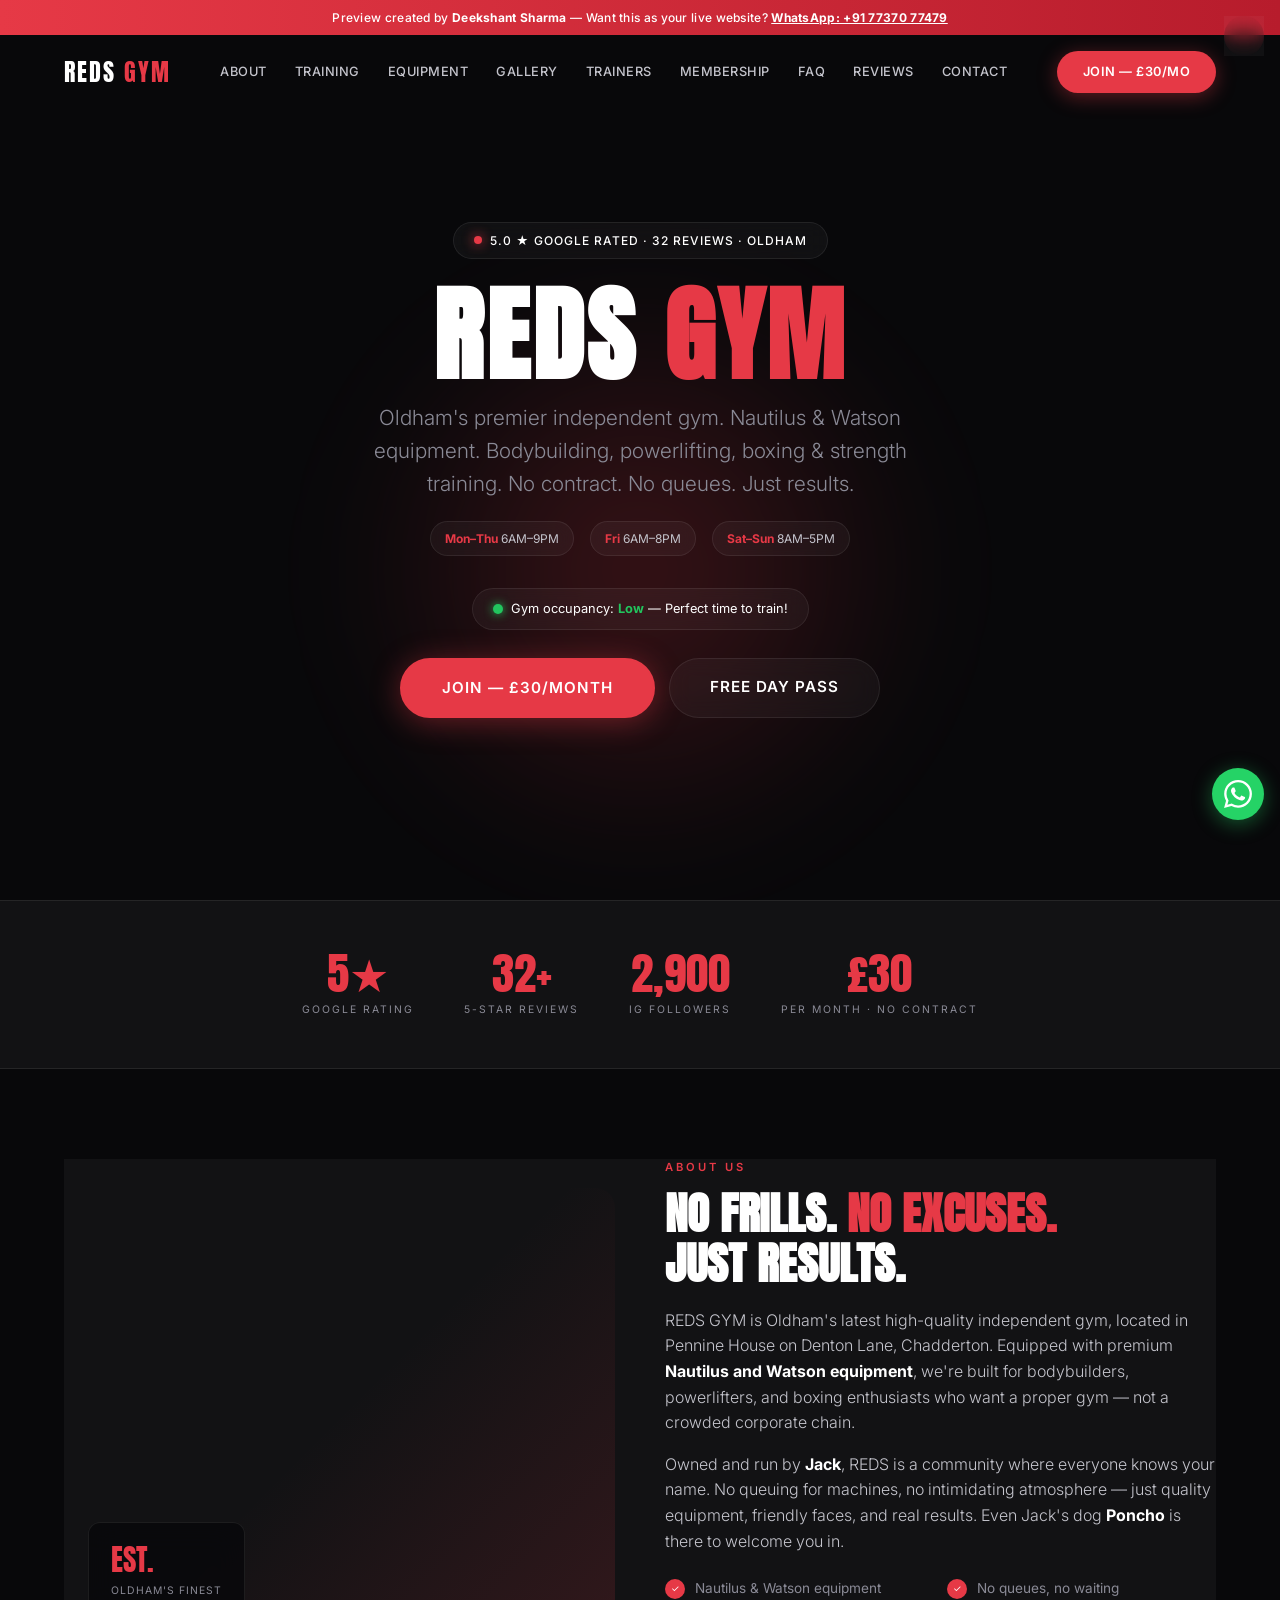
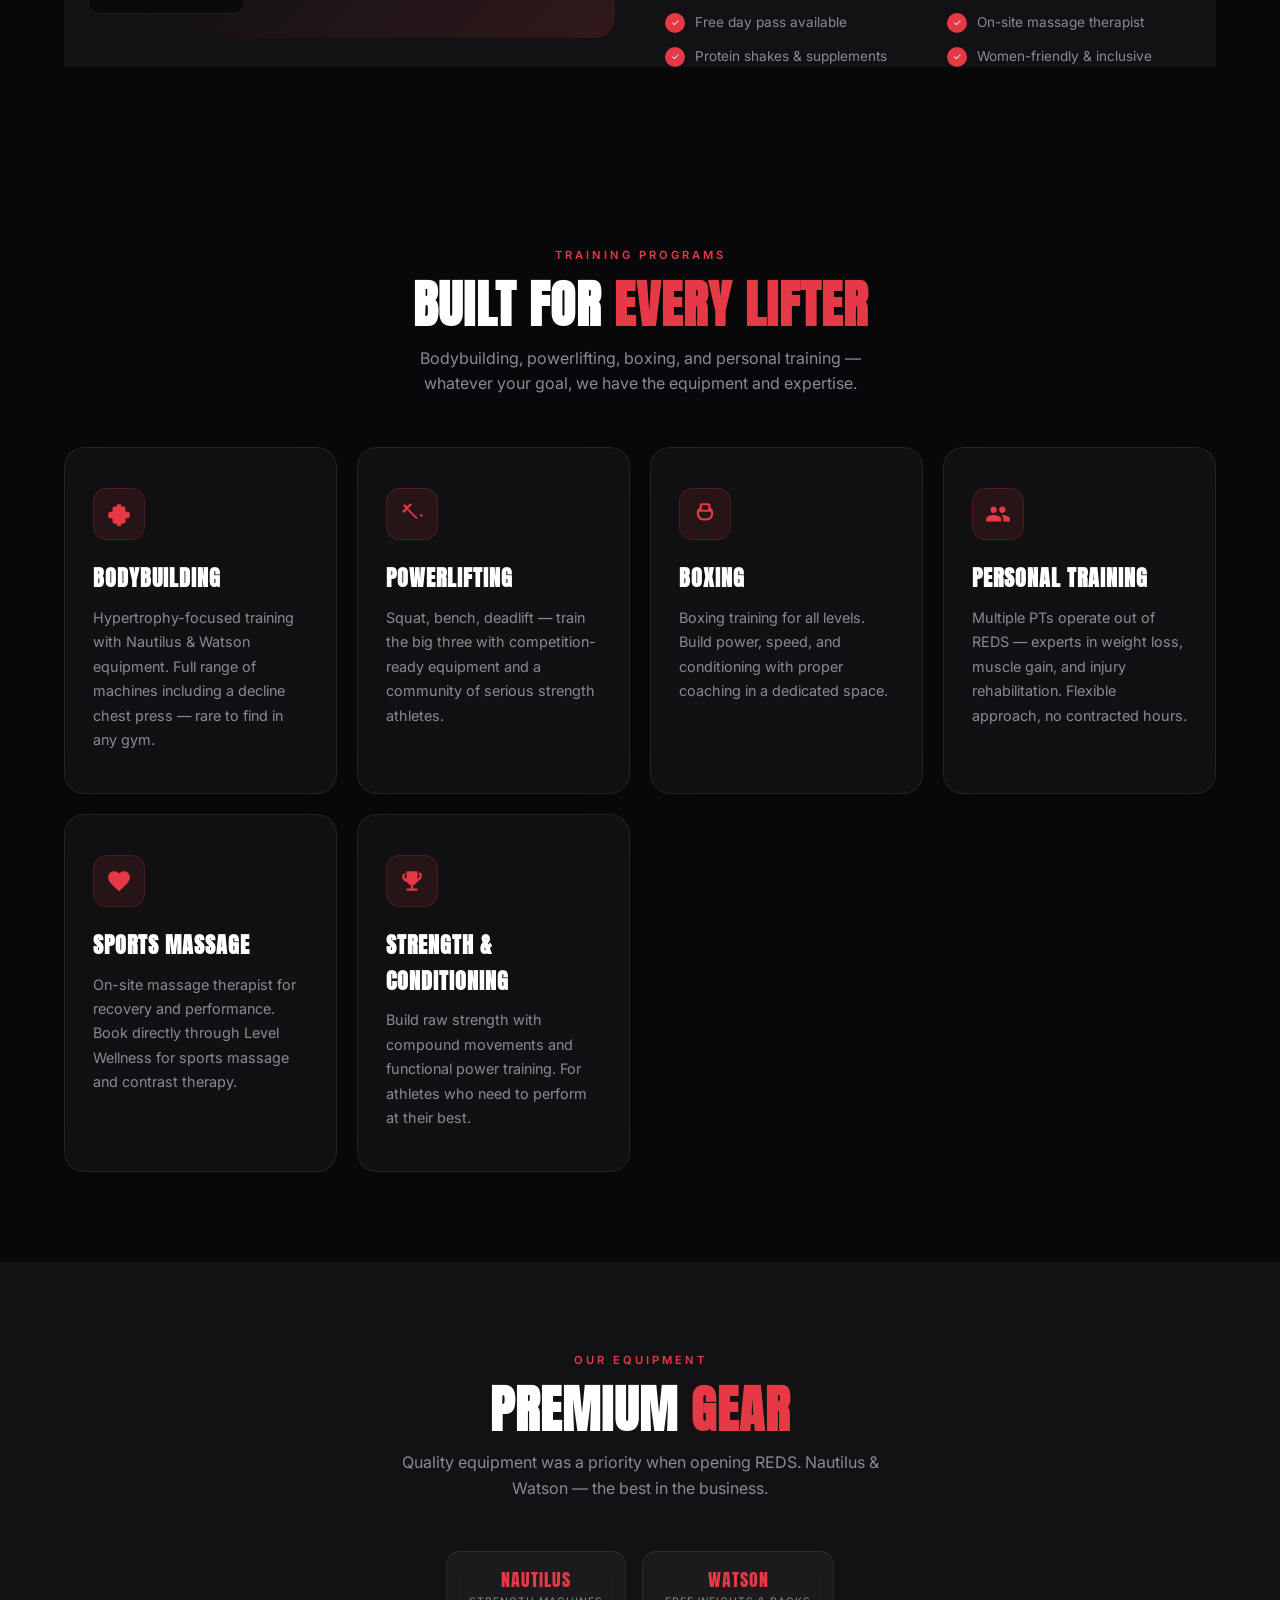
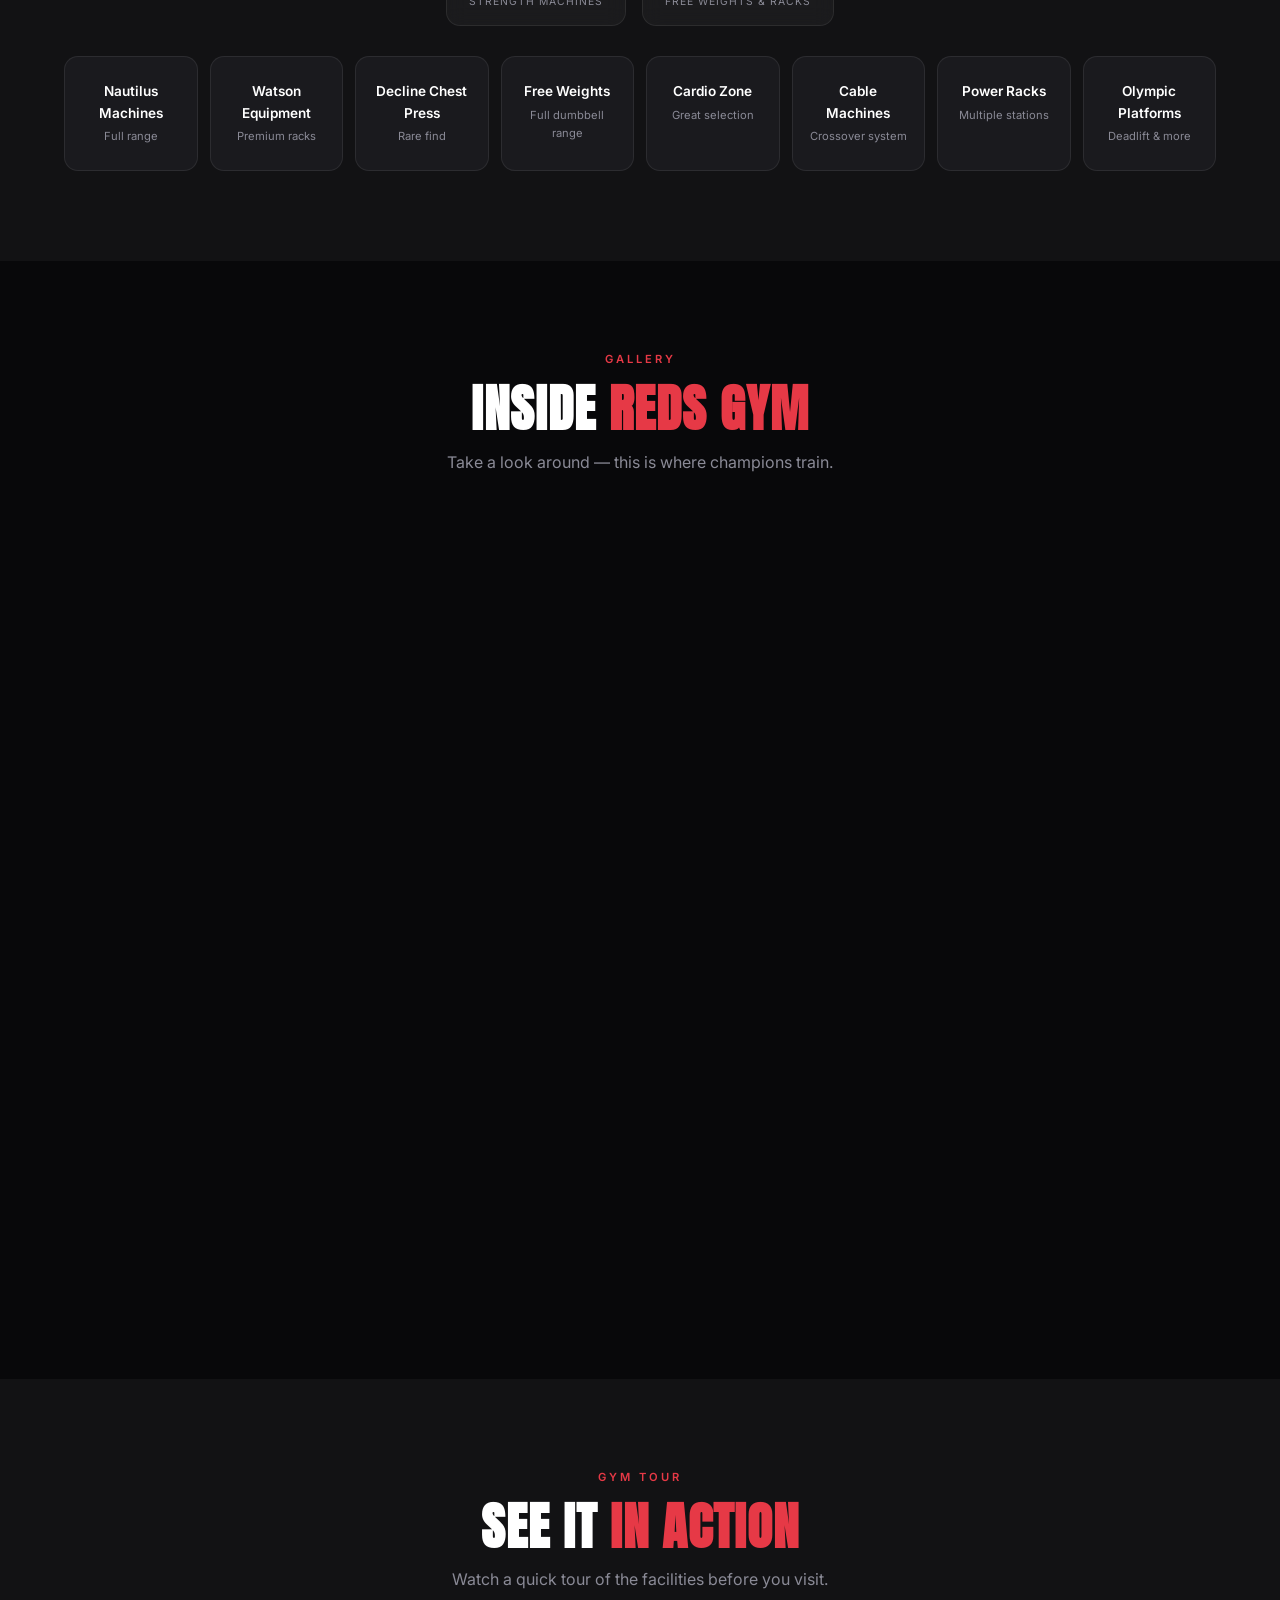
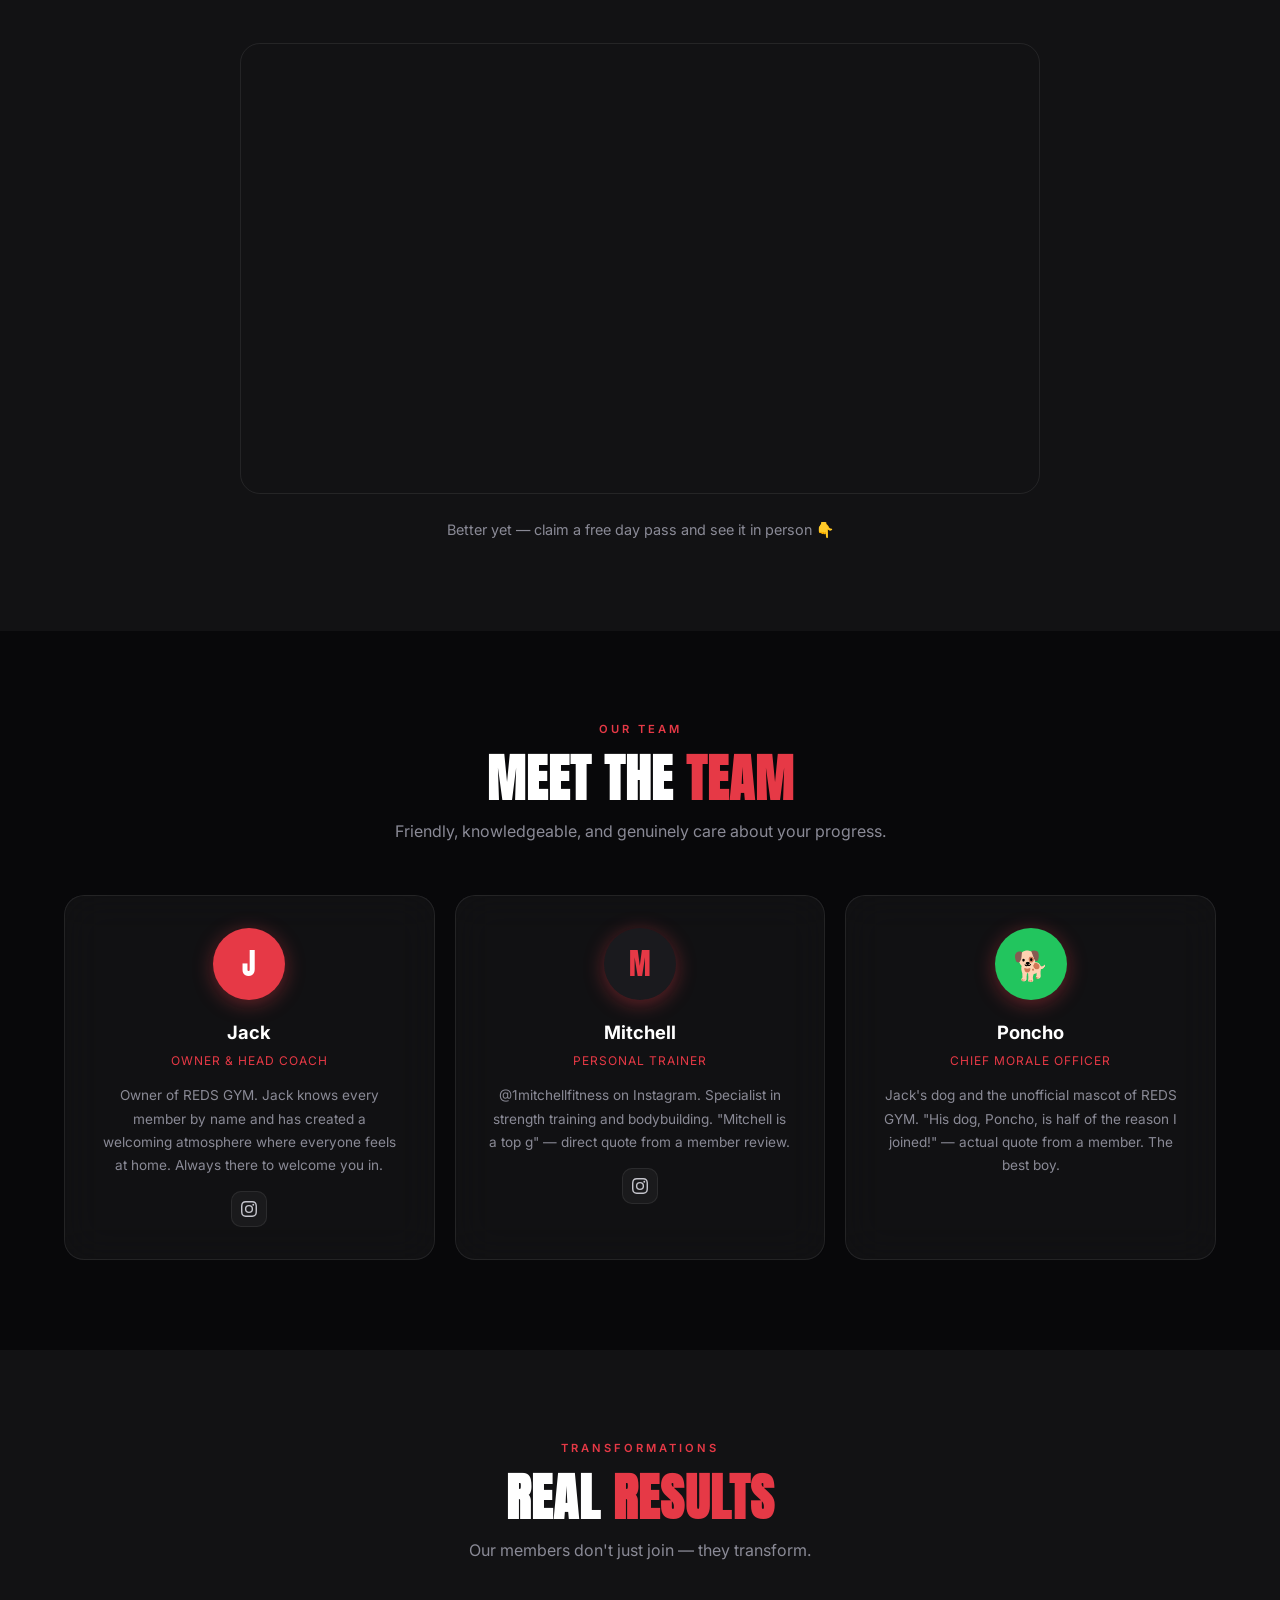
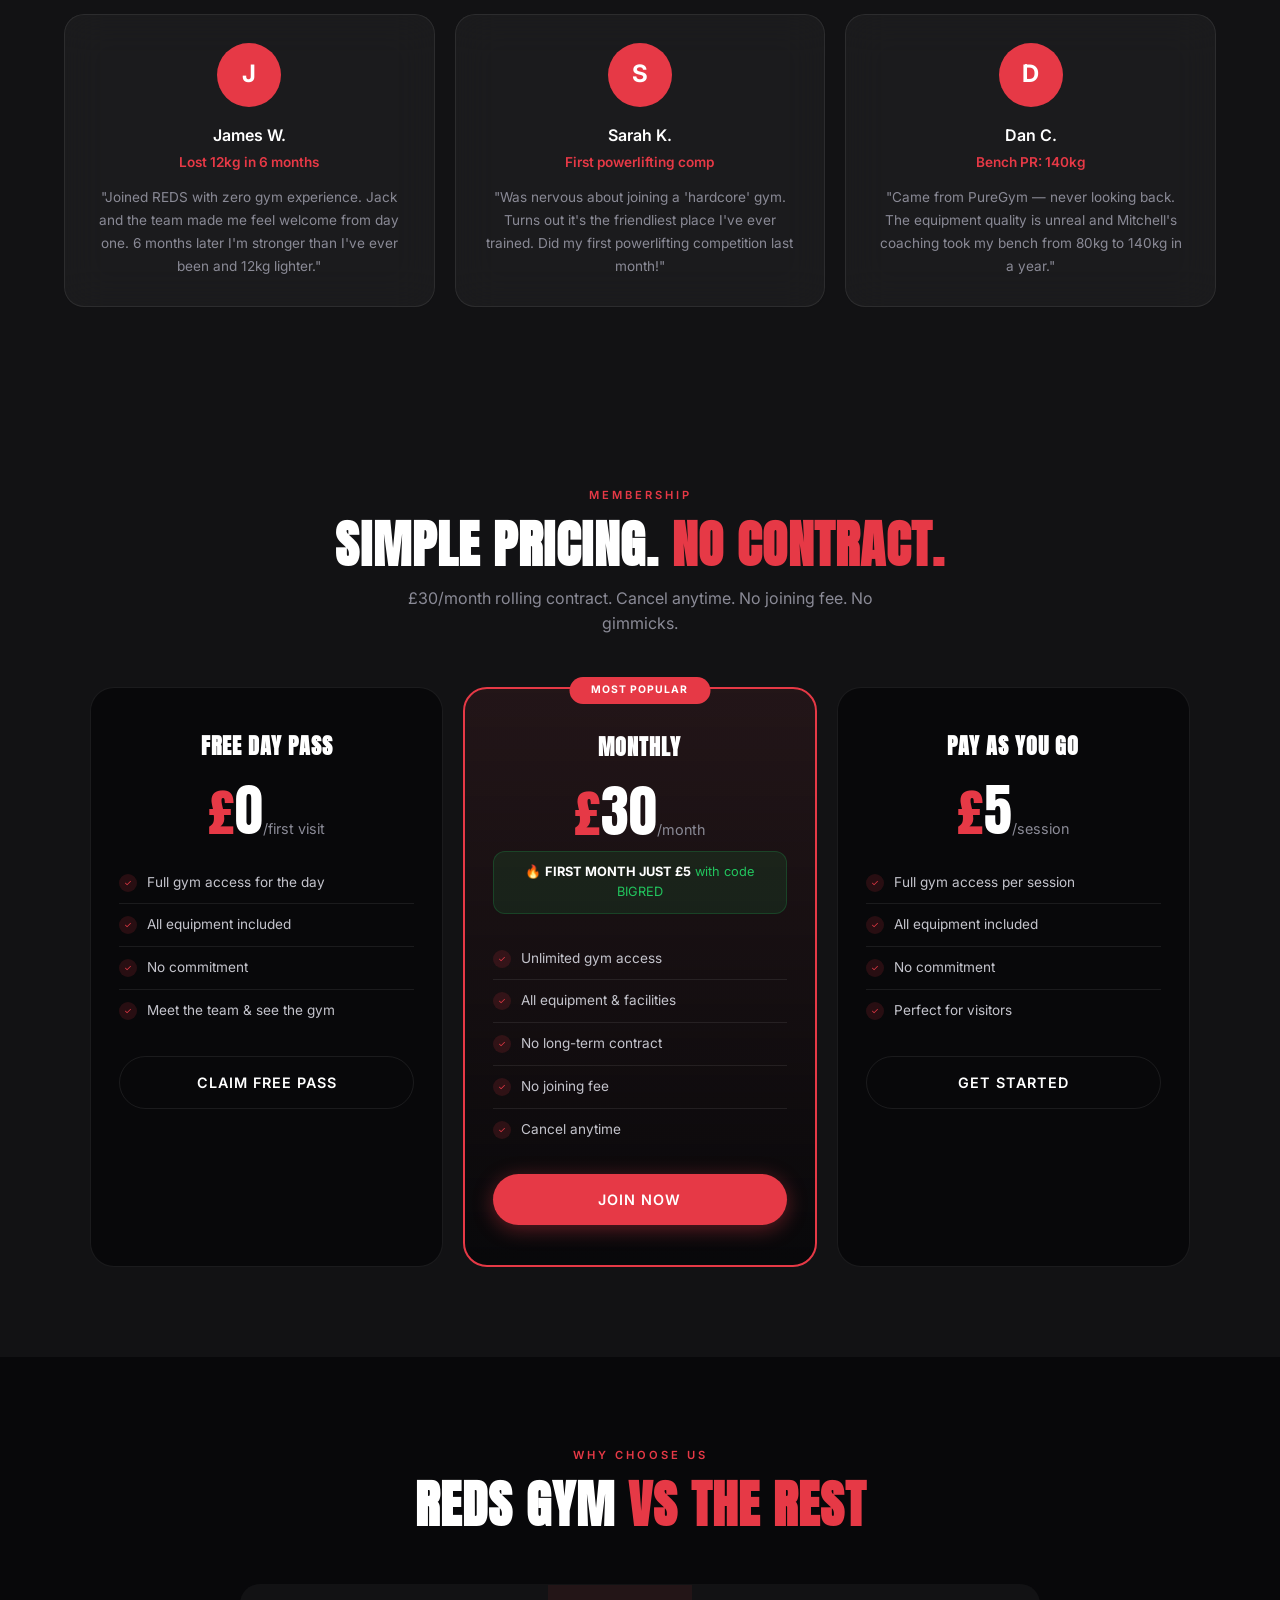
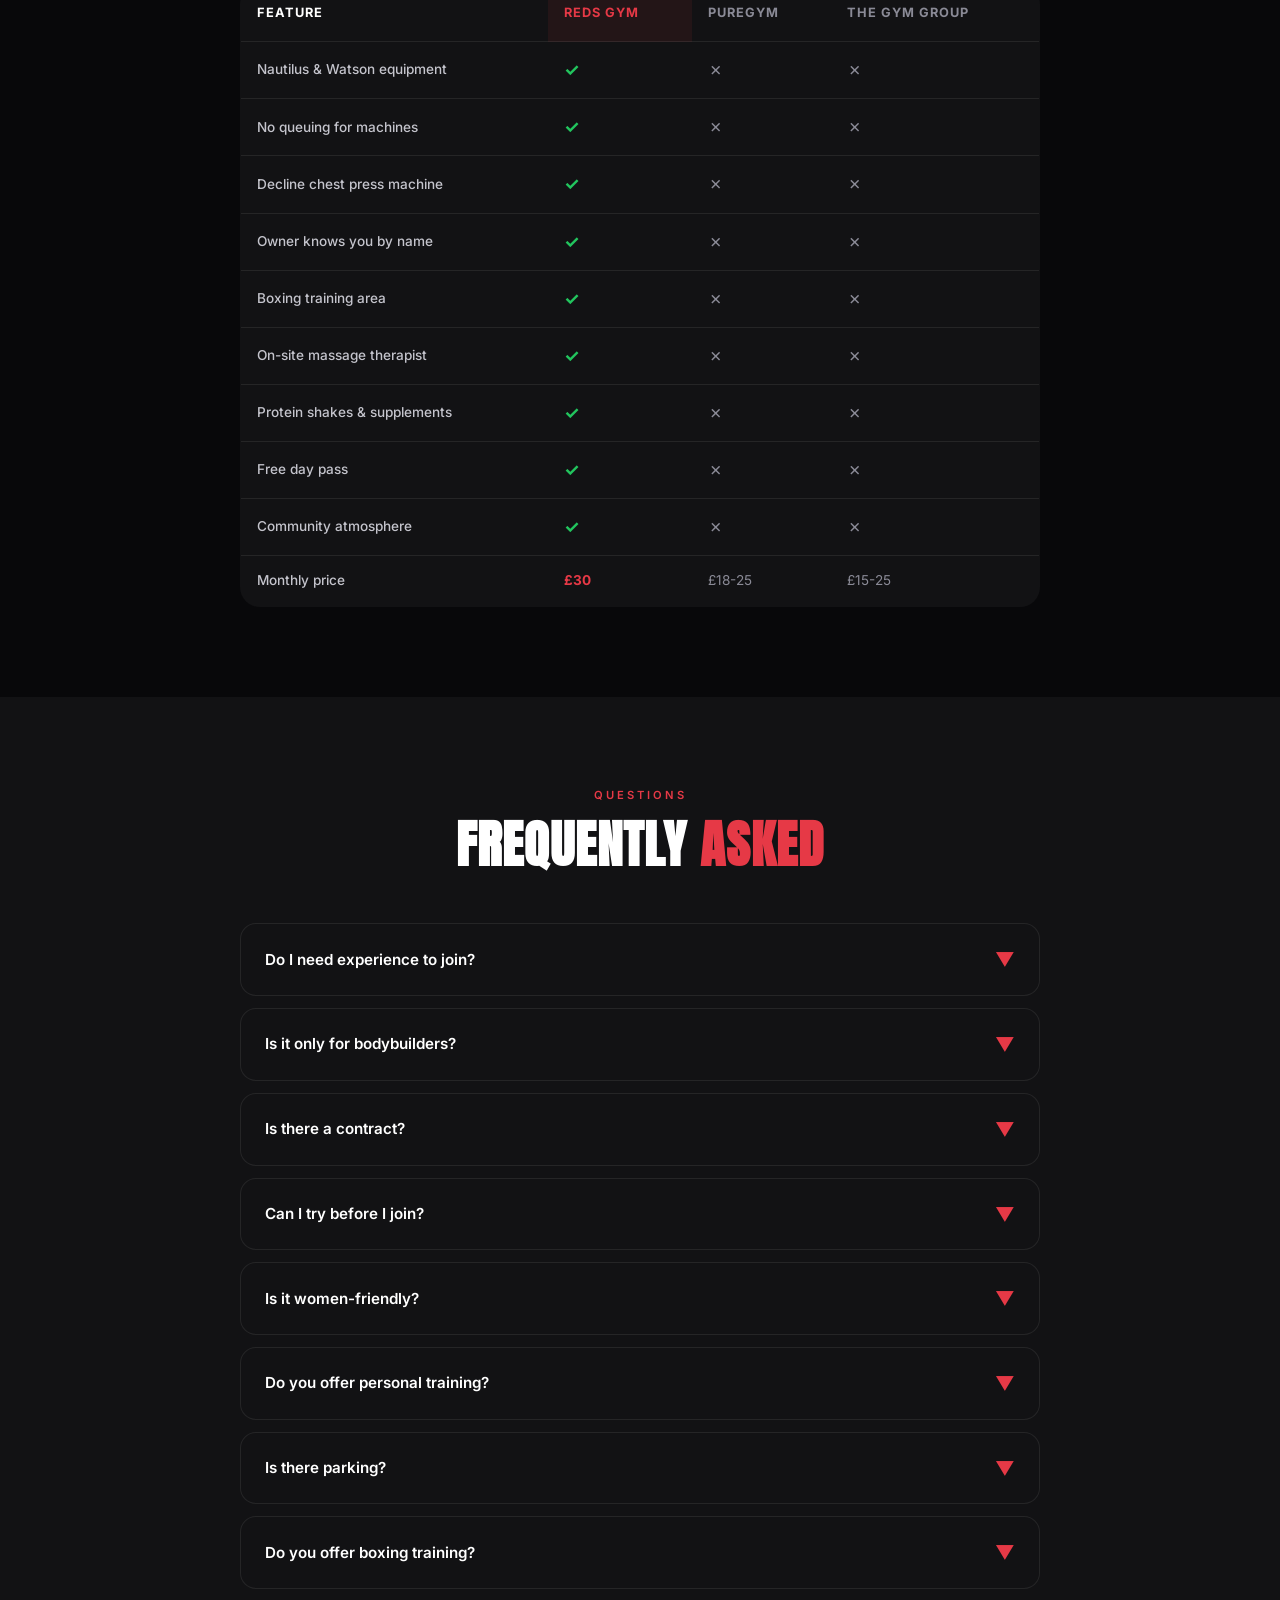
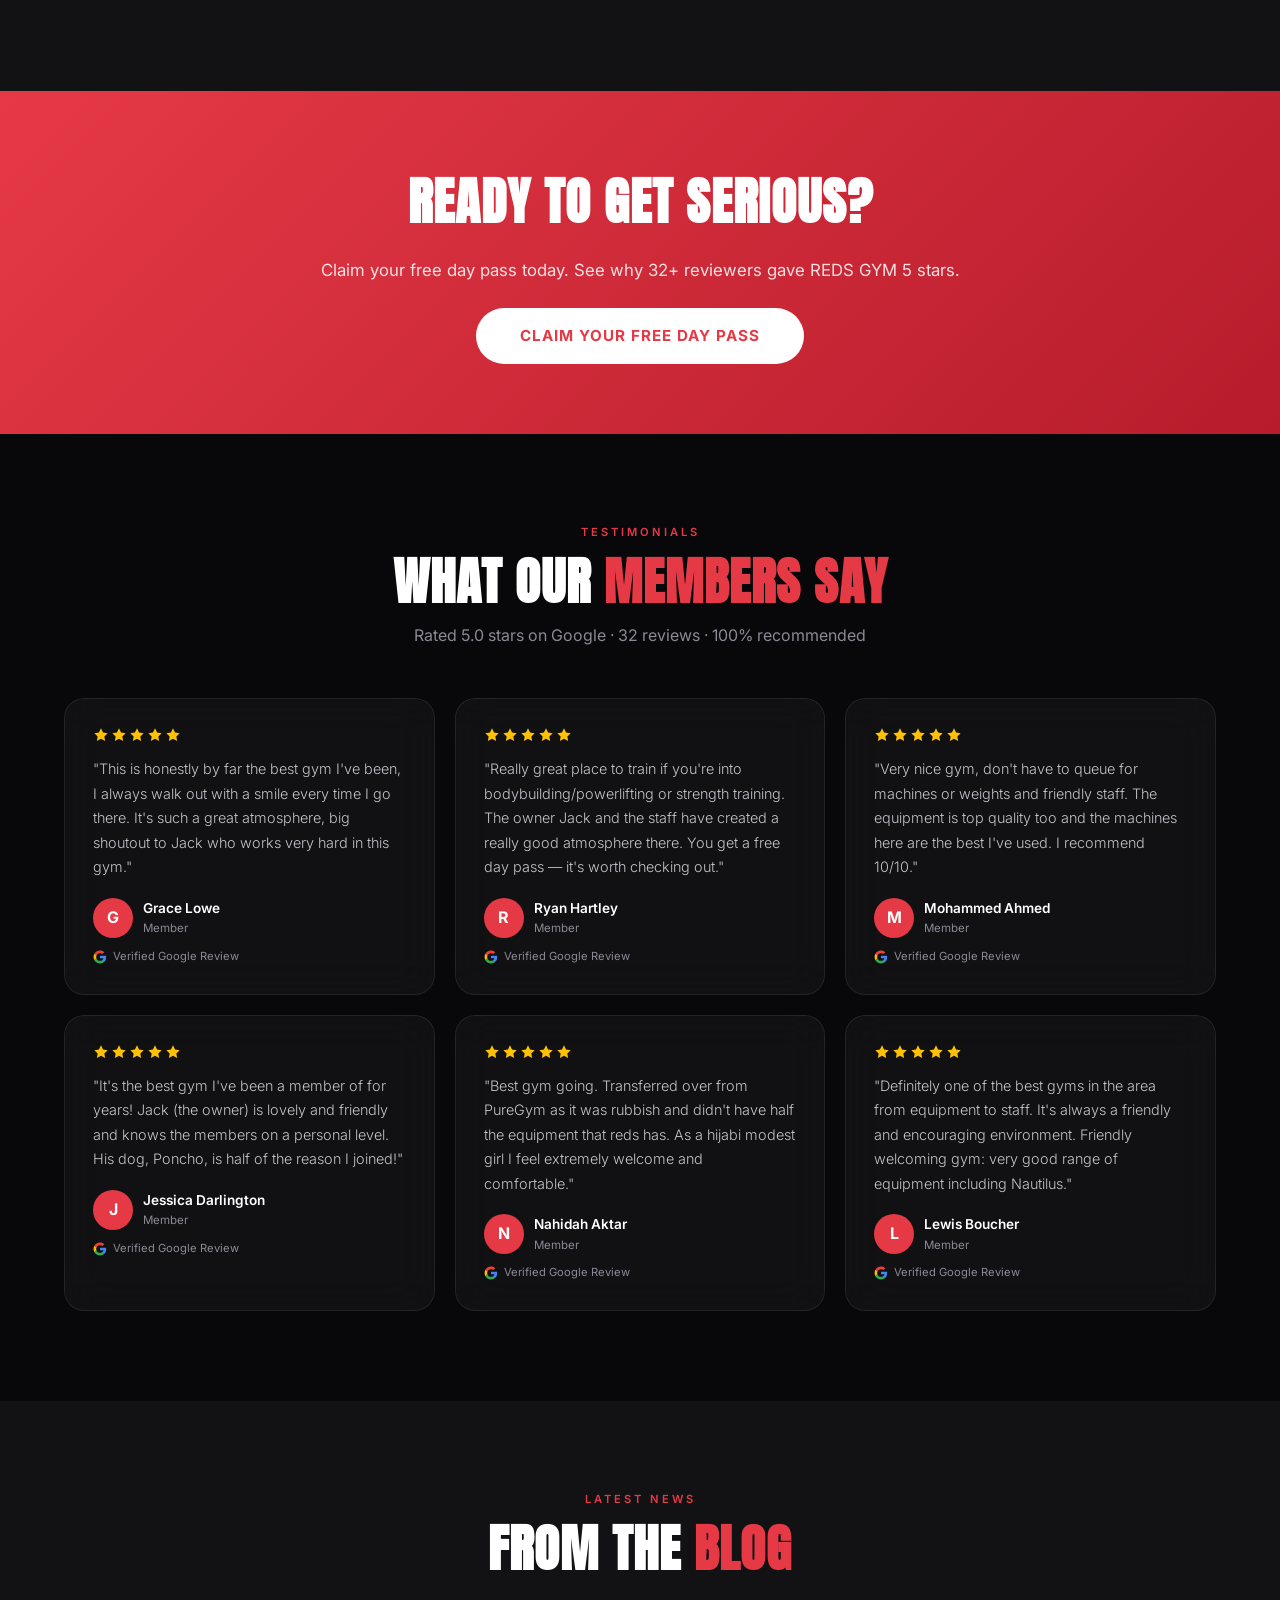
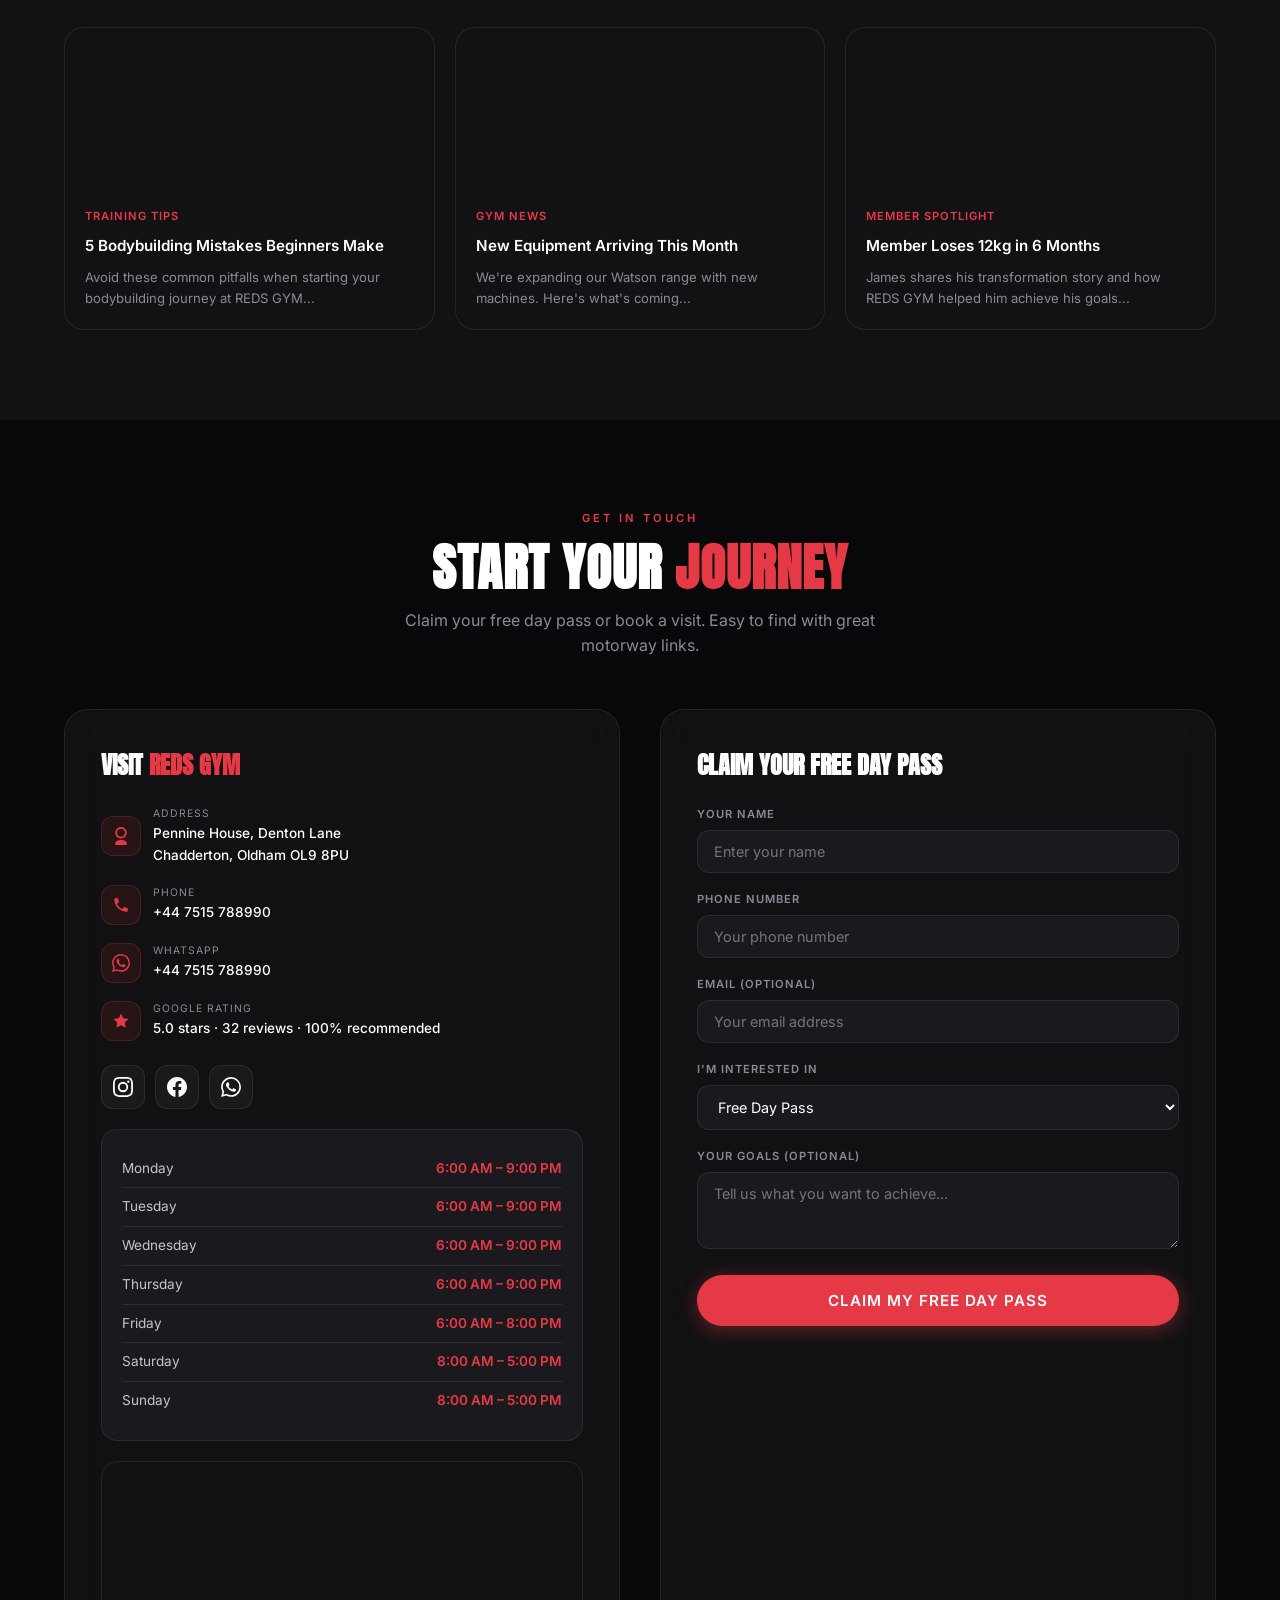
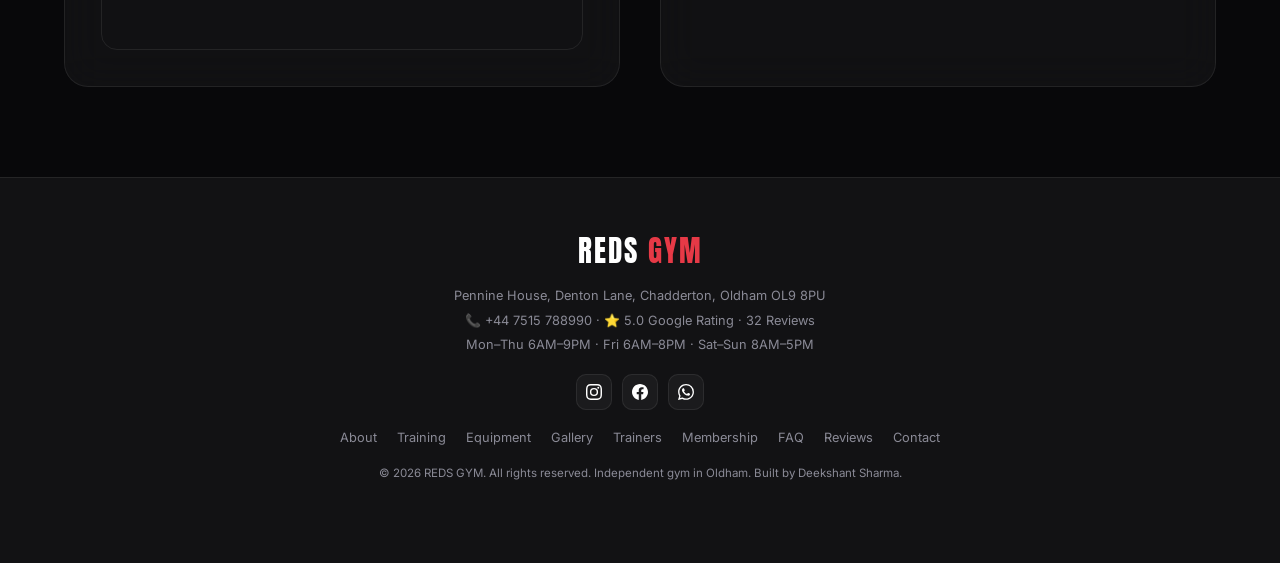
==== index.html @ 29e97116 "Add root index.html for GitHub Pages" ====
<!DOCTYPE html>
<html lang="en">
<head>
    <meta charset="UTF-8">
    <meta name="viewport" content="width=device-width, initial-scale=1.0, maximum-scale=5.0">
    <title>REDS GYM — Oldham's #1 Independent Gym | Bodybuilding, Powerlifting & Boxing</title>
    <meta name="description" content="REDS GYM in Chadderton, Oldham — 5-star rated independent gym with Nautilus & Watson equipment. Bodybuilding, powerlifting, boxing, PT & on-site massage. £30/month, no contract.">
    <meta name="keywords" content="gym Oldham, bodybuilding Chadderton, powerlifting Oldham, boxing gym Manchester, REDS GYM, independent gym, Nautilus equipment, Watson equipment, no contract gym">
    <meta property="og:title" content="REDS GYM — Oldham's #1 Independent Gym">
    <meta property="og:description" content="5-star rated independent gym with Nautilus & Watson equipment. £30/month, no contract. Free day pass available.">
    <meta property="og:type" content="website">
    <link rel="preconnect" href="https://fonts.googleapis.com">
    <link rel="preconnect" href="https://fonts.gstatic.com" crossorigin>
    <link href="https://fonts.googleapis.com/css2?family=Anton&family=Inter:wght@300;400;500;600;700;800;900&display=swap" rel="stylesheet">
    <script type="application/ld+json">
    {
        "@context": "https://schema.org",
        "@type": "LocalBusiness",
        "name": "REDS GYM",
        "image": "https://images.unsplash.com/photo-1534438327276-14e5300c3a48",
        "description": "Oldham's premier independent gym with Nautilus & Watson equipment. Bodybuilding, powerlifting, boxing & strength training.",
        "address": {
            "@type": "PostalAddress",
            "streetAddress": "Pennine House, Denton Lane, Chadderton",
            "addressLocality": "Oldham",
            "postalCode": "OL9 8PU",
            "addressCountry": "GB"
        },
        "telephone": "+44-7515-788990",
        "priceRange": "£30",
        "openingHoursSpecification": [
            {"@type": "OpeningHoursSpecification","dayOfWeek":["Monday","Tuesday","Wednesday","Thursday"],"opens":"06:00","closes":"21:00"},
            {"@type":"OpeningHoursSpecification","dayOfWeek":"Friday","opens":"06:00","closes":"20:00"},
            {"@type": "OpeningHoursSpecification","dayOfWeek":["Saturday","Sunday"],"opens":"08:00","closes":"17:00"}
        ],
        "aggregateRating": {"@type":"AggregateRating","ratingValue":"5.0","reviewCount":"32"},
        "sameAs": ["https://www.instagram.com/redsgymoldham","https://www.facebook.com/p/REDS-GYM-100087682324416/"]
    }
    </script>
    <style>
        * { margin: 0; padding: 0; box-sizing: border-box; }
        :root {
            --red: #e63946;
            --red-glow: rgba(230, 57, 70, 0.4);
            --red-dark: #b71c2c;
            --bg: #08080a;
            --bg-card: #121214;
            --bg-elevated: #1a1a1e;
            --border: rgba(255, 255, 255, 0.08);
            --text: #ffffff;
            --text-muted: #8a8a96;
            --text-dim: #c4c4cc;
            --glass: rgba(255, 255, 255, 0.04);
            --green: #22c55e;
            --amber: #f59e0b;
            --blue: #3b82f6;
            --shadow: 0 4px 30px rgba(0,0,0,0.3);
        }
        [data-theme="light"] {
            --bg: #f5f5f7;
            --bg-card: #ffffff;
            --bg-elevated: #e9e9ee;
            --border: rgba(0, 0, 0, 0.08);
            --text: #1a1a1e;
            --text-muted: #6a6a76;
            --text-dim: #3a3a42;
            --glass: rgba(0, 0, 0, 0.03);
            --red-glow: rgba(230, 57, 70, 0.2);
            --shadow: 0 4px 30px rgba(0,0,0,0.1);
        }
        html { scroll-behavior: smooth; }
        body {
            font-family: 'Inter', sans-serif;
            background: var(--bg);
            color: var(--text);
            line-height: 1.6;
            overflow-x: hidden;
            -webkit-font-smoothing: antialiased;
            transition: background 0.4s, color 0.4s;
        }

        /* LOADER */
        .loader {
            position: fixed; inset: 0; z-index: 99999;
            background: var(--bg);
            display: flex; align-items: center; justify-content: center;
            flex-direction: column; gap: 24px;
            transition: opacity 0.6s, visibility 0.6s;
        }
        .loader.hidden { opacity: 0; visibility: hidden; }
        .loader-logo {
            font-family: 'Anton', sans-serif;
            font-size: 3rem; letter-spacing: 4px;
            color: var(--red);
            animation: loaderPulse 1.2s ease-in-out infinite;
        }
        .loader-bar {
            width: 200px; height: 3px;
            background: var(--border); border-radius: 100px;
            overflow: hidden;
        }
        .loader-bar::after {
            content: ''; display: block; width: 40%; height: 100%;
            background: var(--red); border-radius: 100px;
            animation: loaderSlide 1s ease-in-out infinite;
        }
        @keyframes loaderPulse { 0%, 100% { opacity: 1; transform: scale(1); } 50% { opacity: 0.6; transform: scale(0.95); } }
        @keyframes loaderSlide { 0% { transform: translateX(-100%); } 100% { transform: translateX(350%); } }

        /* SCROLL PROGRESS */
        .scroll-progress {
            position: fixed; top: 0; left: 0; height: 3px;
            background: linear-gradient(90deg, var(--red), var(--red-dark));
            z-index: 10001; width: 0%;
            transition: width 0.1s;
        }

        /* THEME TOGGLE */
        .theme-toggle {
            position: fixed; top: 16px; right: 16px;
            width: 40px; height: 40px;
            background: var(--glass); backdrop-filter: blur(10px);
            border: 1px solid var(--border); border-radius: 50%;
            display: flex; align-items: center; justify-content: center;
            cursor: pointer; z-index: 10000;
            color: var(--text); font-size: 1.1rem;
            transition: all 0.3s;
        }
        .theme-toggle:hover { border-color: var(--red); transform: scale(1.1); }

        /* CREATOR BANNER */
        .creator {
            background: linear-gradient(90deg, var(--red), var(--red-dark));
            text-align: center; padding: 8px 20px;
            font-size: 12px; font-weight: 500;
            position: fixed; top: 0; left: 0; right: 0; z-index: 9998;
            color: #fff; letter-spacing: 0.3px;
        }
        .creator a { color: #fff; text-decoration: underline; font-weight: 700; }
        .creator strong { font-weight: 700; }

        /* NAV */
        .nav {
            position: fixed; top: 33px; left: 0; right: 0; z-index: 9997;
            padding: 18px 5%; display: flex; justify-content: space-between; align-items: center;
            transition: all 0.4s; background: transparent;
        }
        .nav.scrolled {
            background: rgba(8,8,10,0.85); backdrop-filter: blur(20px);
            padding: 12px 5%; border-bottom: 1px solid var(--border);
        }
        [data-theme="light"] .nav.scrolled { background: rgba(245,245,247,0.9); }
        .nav-logo { font-family: 'Anton', sans-serif; font-size: 1.5rem; letter-spacing: 2px; text-transform: uppercase; color: var(--text); }
        .nav-logo span { color: var(--red); }
        .nav-links { display: flex; gap: 28px; align-items: center; }
        .nav-links a {
            color: var(--text-dim); text-decoration: none; font-size: 0.8rem;
            font-weight: 500; letter-spacing: 0.5px; text-transform: uppercase;
            transition: color 0.3s; position: relative;
        }
        .nav-links a::after { content: ''; position: absolute; bottom: -4px; left: 0; width: 0; height: 2px; background: var(--red); transition: width 0.3s; }
        .nav-links a:hover { color: var(--text); }
        .nav-links a:hover::after { width: 100%; }
        .nav-cta {
            background: var(--red); color: #fff; padding: 11px 26px; border-radius: 100px;
            text-decoration: none; font-weight: 600; font-size: 0.8rem; text-transform: uppercase;
            letter-spacing: 0.5px; transition: all 0.3s; box-shadow: 0 4px 20px var(--red-glow);
        }
        .nav-cta:hover { transform: translateY(-2px); box-shadow: 0 8px 30px var(--red-glow); }
        .burger { display: none; background: none; border: none; color: var(--text); font-size: 1.4rem; cursor: pointer; }

        /* HERO */
        .hero {
            min-height: 100vh; display: flex; align-items: center; justify-content: center;
            text-align: center; position: relative; overflow: hidden;
        }
        .hero-bg {
            position: absolute; inset: 0;
            background: url('https://images.unsplash.com/photo-1534438327276-14e5300c3a48?w=1920&q=80') center/cover;
            opacity: 0.3; transform: scale(1.1);
            animation: heroZoom 20s ease-in-out infinite alternate;
        }
        @keyframes heroZoom { to { transform: scale(1.25); } }
        .hero-overlay { position: absolute; inset: 0; background: linear-gradient(180deg, rgba(8,8,10,0.4) 0%, rgba(8,8,10,0.85) 70%, var(--bg) 100%); }
        .hero-glow {
            position: absolute; width: 600px; height: 600px;
            background: radial-gradient(circle, var(--red-glow) 0%, transparent 70%);
            top: 30%; left: 50%; transform: translateX(-50%);
            filter: blur(60px); opacity: 0.6;
        }
        .hero-content { position: relative; z-index: 3; max-width: 900px; padding: 80px 20px 40px; }
        .hero-badge {
            display: inline-flex; align-items: center; gap: 8px;
            background: var(--glass); backdrop-filter: blur(10px);
            border: 1px solid var(--border); padding: 8px 20px; border-radius: 100px;
            font-size: 0.75rem; font-weight: 500; margin-bottom: 24px; letter-spacing: 1px; text-transform: uppercase;
        }
        .hero-badge .dot { width: 8px; height: 8px; background: var(--red); border-radius: 50%; box-shadow: 0 0 12px var(--red); animation: pulse 2s infinite; }
        @keyframes pulse { 0%, 100% { opacity: 1; } 50% { opacity: 0.5; } }
        .hero h1 { font-family: 'Anton', sans-serif; font-size: clamp(2.8rem, 9vw, 6.5rem); text-transform: uppercase; letter-spacing: 3px; line-height: 1; margin-bottom: 14px; }
        .hero h1 .red { color: var(--red); }
        .hero-tagline { font-size: clamp(0.95rem, 2.5vw, 1.3rem); color: var(--text-muted); font-weight: 300; margin-bottom: 20px; max-width: 600px; margin-left: auto; margin-right: auto; }
        .hero-hours { display: flex; gap: 16px; margin-bottom: 32px; flex-wrap: wrap; justify-content: center; }
        .hero-hour-item { background: var(--glass); backdrop-filter: blur(10px); border: 1px solid var(--border); padding: 7px 14px; border-radius: 100px; font-size: 0.75rem; color: var(--text-dim); }
        .hero-hour-item strong { color: var(--red); }
        .hero-occupancy { display: inline-flex; align-items: center; gap: 8px; margin-bottom: 28px; background: var(--glass); backdrop-filter: blur(10px); border: 1px solid var(--border); padding: 10px 20px; border-radius: 100px; font-size: 0.8rem; }
        .occupancy-dot { width: 10px; height: 10px; background: var(--green); border-radius: 50%; box-shadow: 0 0 10px var(--green); }
        .hero-cta { display: flex; gap: 14px; justify-content: center; flex-wrap: wrap; }
        .btn-solid {
            background: var(--red); color: #fff; padding: 16px 40px; border-radius: 100px;
            text-decoration: none; font-weight: 600; font-size: 0.95rem; text-transform: uppercase;
            letter-spacing: 1px; transition: all 0.3s; box-shadow: 0 4px 30px var(--red-glow); border: 2px solid var(--red);
        }
        .btn-solid:hover { transform: translateY(-3px); box-shadow: 0 12px 40px var(--red-glow); }
        .btn-ghost {
            background: var(--glass); backdrop-filter: blur(10px); color: var(--text);
            padding: 16px 40px; border-radius: 100px; text-decoration: none; font-weight: 600;
            font-size: 0.95rem; text-transform: uppercase; letter-spacing: 1px;
            border: 1px solid var(--border); transition: all 0.3s;
        }
        .btn-ghost:hover { background: rgba(255,255,255,0.08); border-color: rgba(255,255,255,0.2); transform: translateY(-3px); }

        /* STATS BAR */
        .stats-bar {
            display: flex; justify-content: center; gap: 50px;
            padding: 50px 5%; background: var(--bg-card);
            border-top: 1px solid var(--border); border-bottom: 1px solid var(--border); flex-wrap: wrap;
        }
        .stat-item { text-align: center; }
        .stat-num { font-family: 'Anton', sans-serif; font-size: 2.8rem; color: var(--red); line-height: 1; }
        .stat-label { color: var(--text-muted); font-size: 0.65rem; text-transform: uppercase; letter-spacing: 2px; margin-top: 6px; }

        /* SECTIONS */
        .section { padding: 90px 5%; position: relative; }
        .section-header { text-align: center; margin-bottom: 50px; }
        .section-label { color: var(--red); font-size: 0.7rem; text-transform: uppercase; letter-spacing: 3px; font-weight: 600; margin-bottom: 12px; display: block; }
        .section-title { font-family: 'Anton', sans-serif; font-size: clamp(1.8rem, 4.5vw, 3.2rem); text-transform: uppercase; letter-spacing: 1px; line-height: 1.1; }
        .section-sub { color: var(--text-muted); font-size: 1rem; margin-top: 12px; max-width: 500px; margin-left: auto; margin-right: auto; }

        /* ABOUT */
        .about { background: var(--bg-card); display: grid; grid-template-columns: 1fr 1fr; gap: 50px; align-items: center; max-width: 1300px; margin: 0 auto; }
        .about-visual { position: relative; height: 450px; border-radius: 20px; overflow: hidden; }
        .about-visual::before { content: ''; position: absolute; inset: 0; background: url('https://images.unsplash.com/photo-1581009146145-b5ef050c2e1e?w=900&q=80') center/cover; transform: scale(1.05); transition: transform 0.6s; }
        .about-visual:hover::before { transform: scale(1.15); }
        .about-visual::after { content: ''; position: absolute; inset: 0; background: linear-gradient(135deg, transparent 50%, rgba(230,57,70,0.15) 100%); }
        .about-badge { position: absolute; bottom: 24px; left: 24px; background: rgba(8,8,10,0.8); backdrop-filter: blur(15px); padding: 14px 22px; border-radius: 12px; border: 1px solid var(--border); z-index: 2; }
        .about-badge .num { font-family: 'Anton', sans-serif; font-size: 1.8rem; color: var(--red); }
        .about-badge .label { font-size: 0.65rem; text-transform: uppercase; letter-spacing: 1px; color: var(--text-muted); }
        .about-text h2 { font-family: 'Anton', sans-serif; font-size: clamp(1.8rem, 3.5vw, 2.8rem); text-transform: uppercase; margin-bottom: 20px; line-height: 1.1; }
        .about-text h2 span { color: var(--red); }
        .about-text p { color: var(--text-dim); font-size: 1rem; margin-bottom: 16px; font-weight: 300; }
        .about-features { display: grid; grid-template-columns: 1fr 1fr; gap: 12px; margin-top: 24px; }
        .about-feature { display: flex; align-items: center; gap: 10px; color: var(--text-muted); font-size: 0.85rem; }
        .about-feature .check { width: 20px; height: 20px; background: var(--red); border-radius: 50%; display: flex; align-items: center; justify-content: center; font-size: 0.6rem; color: #fff; flex-shrink: 0; }

        /* SERVICES */
        .services-grid { display: grid; grid-template-columns: repeat(auto-fit, minmax(260px, 1fr)); gap: 20px; max-width: 1300px; margin: 0 auto; }
        .service { background: var(--glass); backdrop-filter: blur(20px); border: 1px solid var(--border); border-radius: 20px; padding: 40px 28px; transition: all 0.4s; position: relative; overflow: hidden; }
        .service::before { content: ''; position: absolute; top: 0; left: 0; right: 0; height: 3px; background: var(--red); transform: scaleX(0); transform-origin: left; transition: transform 0.4s; }
        .service:hover { transform: translateY(-8px); border-color: rgba(230,57,70,0.3); }
        .service:hover::before { transform: scaleX(1); }
        .service-icon { width: 52px; height: 52px; background: rgba(230,57,70,0.1); border: 1px solid rgba(230,57,70,0.2); border-radius: 14px; display: flex; align-items: center; justify-content: center; margin-bottom: 20px; }
        .service-icon svg { width: 26px; height: 26px; fill: var(--red); }
        .service h3 { font-family: 'Anton', sans-serif; font-size: 1.4rem; text-transform: uppercase; margin-bottom: 10px; letter-spacing: 1px; }
        .service p { color: var(--text-muted); font-size: 0.9rem; line-height: 1.7; }

        /* EQUIPMENT */
        .equip-brands { text-align: center; margin-bottom: 30px; }
        .equip-brand { background: var(--glass); backdrop-filter: blur(10px); border: 1px solid var(--border); border-radius: 14px; padding: 14px 22px; text-align: center; display: inline-block; margin: 0 6px; }
        .equip-brand-name { font-family: 'Anton', sans-serif; font-size: 1.1rem; color: var(--red); letter-spacing: 1px; }
        .equip-brand-label { font-size: 0.65rem; color: var(--text-muted); text-transform: uppercase; letter-spacing: 1px; }
        .equip-grid { display: grid; grid-template-columns: repeat(auto-fit, minmax(130px, 1fr)); gap: 12px; max-width: 1300px; margin: 0 auto; }
        .equip-item { background: var(--bg-elevated); border-radius: 14px; padding: 24px 16px; text-align: center; border: 1px solid var(--border); transition: all 0.3s; }
        .equip-item:hover { border-color: var(--red); transform: translateY(-4px); }
        .equip-item h4 { font-size: 0.85rem; font-weight: 600; margin-bottom: 4px; }
        .equip-item p { color: var(--text-muted); font-size: 0.7rem; }

        /* TRAINERS */
        .trainer-grid { display: grid; grid-template-columns: repeat(auto-fit, minmax(260px, 1fr)); gap: 20px; max-width: 1200px; margin: 0 auto; }
        .trainer-card { background: var(--glass); backdrop-filter: blur(20px); border: 1px solid var(--border); border-radius: 20px; padding: 32px; text-align: center; transition: all 0.3s; }
        .trainer-card:hover { border-color: rgba(230,57,70,0.2); transform: translateY(-4px); }
        .trainer-avatar { width: 72px; height: 72px; background: var(--red); border-radius: 50%; display: flex; align-items: center; justify-content: center; font-family: 'Anton', sans-serif; font-size: 1.8rem; margin: 0 auto 18px; box-shadow: 0 4px 20px var(--red-glow); }
        .trainer-card h3 { font-size: 1.15rem; font-weight: 700; margin-bottom: 4px; }
        .trainer-role { color: var(--red); font-size: 0.75rem; text-transform: uppercase; letter-spacing: 1px; margin-bottom: 14px; }
        .trainer-bio { color: var(--text-muted); font-size: 0.85rem; line-height: 1.7; margin-bottom: 14px; }
        .trainer-social { display: flex; justify-content: center; gap: 8px; }
        .trainer-social a { width: 36px; height: 36px; background: var(--glass); border: 1px solid var(--border); border-radius: 10px; display: flex; align-items: center; justify-content: center; color: var(--text-dim); transition: all 0.3s; }
        .trainer-social a:hover { background: var(--red); border-color: var(--red); color: #fff; transform: translateY(-2px); }
        .trainer-social svg { width: 16px; height: 16px; fill: currentColor; }

        /* GALLERY */
        .gallery-grid { display: grid; grid-template-columns: repeat(3, 1fr); gap: 12px; max-width: 1300px; margin: 0 auto; }
        .gallery-item { position: relative; border-radius: 16px; overflow: hidden; cursor: pointer; aspect-ratio: 1; }
        .gallery-item::before { content: ''; position: absolute; inset: 0; background-size: cover; background-position: center; transition: transform 0.5s; }
        .gallery-item:hover::before { transform: scale(1.15); }
        .gallery-item::after { content: ''; position: absolute; inset: 0; background: linear-gradient(180deg, transparent 60%, rgba(0,0,0,0.7)); opacity: 0; transition: opacity 0.3s; }
        .gallery-item:hover::after { opacity: 1; }
        .gallery-label { position: absolute; bottom: 12px; left: 12px; color: #fff; font-size: 0.8rem; font-weight: 600; z-index: 2; opacity: 0; transition: opacity 0.3s; }
        .gallery-item:hover .gallery-label { opacity: 1; }

        /* VIDEO SECTION */
        .video-section { background: var(--bg-card); text-align: center; }
        .video-wrapper { max-width: 800px; margin: 0 auto; border-radius: 20px; overflow: hidden; border: 1px solid var(--border); position: relative; }
        .video-wrapper::before { content: ''; display: block; padding-top: 56.25%; }
        .video-wrapper iframe { position: absolute; top: 0; left: 0; width: 100%; height: 100%; border: 0; }
        .video-cta { margin-top: 24px; color: var(--text-muted); font-size: 0.9rem; }

        /* BEFORE/AFTER */
        .transformation-grid { display: grid; grid-template-columns: repeat(auto-fit, minmax(280px, 1fr)); gap: 20px; max-width: 1200px; margin: 0 auto; }
        .transform-card { background: var(--glass); backdrop-filter: blur(20px); border: 1px solid var(--border); border-radius: 20px; padding: 28px; text-align: center; transition: all 0.3s; }
        .transform-card:hover { border-color: rgba(230,57,70,0.2); transform: translateY(-4px); }
        .transform-avatar { width: 64px; height: 64px; background: var(--red); border-radius: 50%; display: flex; align-items: center; justify-content: center; font-weight: 700; font-size: 1.5rem; margin: 0 auto 16px; color: #fff; }
        .transform-name { font-weight: 600; font-size: 1rem; margin-bottom: 4px; }
        .transform-stat { color: var(--red); font-size: 0.85rem; font-weight: 600; margin-bottom: 12px; }
        .transform-text { color: var(--text-muted); font-size: 0.85rem; line-height: 1.7; }

        /* PRICING */
        .pricing-grid { display: grid; grid-template-columns: repeat(auto-fit, minmax(280px, 1fr)); gap: 20px; max-width: 1100px; margin: 0 auto; }
        .plan { background: var(--bg); border-radius: 24px; padding: 40px 28px; text-align: center; border: 1px solid var(--border); transition: all 0.4s; position: relative; }
        .plan:hover { border-color: rgba(230,57,70,0.3); transform: scale(1.02); }
        .plan.featured { border: 2px solid var(--red); background: linear-gradient(180deg, rgba(230,57,70,0.08), var(--bg)); }
        .plan.featured::before { content: 'MOST POPULAR'; position: absolute; top: -12px; left: 50%; transform: translateX(-50%); background: var(--red); color: #fff; padding: 5px 22px; border-radius: 100px; font-size: 0.65rem; font-weight: 700; letter-spacing: 1px; white-space: nowrap; }
        .plan h3 { font-family: 'Anton', sans-serif; font-size: 1.4rem; text-transform: uppercase; letter-spacing: 1px; margin-bottom: 18px; }
        .plan-price { font-family: 'Anton', sans-serif; font-size: 3.5rem; color: var(--text); line-height: 1; }
        .plan-price .pound { color: var(--red); }
        .plan-price .period { font-size: 0.9rem; color: var(--text-muted); font-family: 'Inter', sans-serif; font-weight: 400; }
        .plan-features { list-style: none; margin: 24px 0; text-align: left; }
        .plan-features li { padding: 10px 0; color: var(--text-dim); font-size: 0.85rem; border-bottom: 1px solid var(--border); display: flex; align-items: center; gap: 10px; }
        .plan-features li:last-child { border: none; }
        .plan-features li .check { width: 18px; height: 18px; background: rgba(230,57,70,0.15); color: var(--red); border-radius: 50%; display: flex; align-items: center; justify-content: center; font-size: 0.55rem; flex-shrink: 0; }
        .plan-cta { display: inline-block; width: 100%; padding: 14px; border-radius: 100px; text-decoration: none; font-weight: 600; font-size: 0.9rem; text-transform: uppercase; letter-spacing: 1px; transition: all 0.3s; text-align: center; }
        .plan-cta.solid { background: var(--red); color: #fff; box-shadow: 0 4px 20px var(--red-glow); }
        .plan-cta.solid:hover { transform: translateY(-2px); box-shadow: 0 8px 30px var(--red-glow); }
        .plan-cta.outline { border: 1px solid var(--border); color: var(--text); }
        .plan-cta.outline:hover { border-color: var(--red); color: var(--red); }
        .plan-promo { background: rgba(34,197,94,0.1); border: 1px solid rgba(34,197,94,0.2); border-radius: 12px; padding: 10px; margin: 12px 0; font-size: 0.8rem; color: var(--green); }
        .plan-promo strong { color: #fff; }

        /* COMPARISON TABLE */
        .comparison { max-width: 800px; margin: 0 auto; }
        .comp-table { width: 100%; border-collapse: collapse; background: var(--bg-card); border-radius: 20px; overflow: hidden; border: 1px solid var(--border); }
        .comp-table th { padding: 18px 16px; text-align: left; font-size: 0.8rem; text-transform: uppercase; letter-spacing: 1px; font-weight: 700; border-bottom: 1px solid var(--border); }
        .comp-table th.red-bg { background: rgba(230,57,70,0.08); color: var(--red); }
        .comp-table th.gray-bg { color: var(--text-muted); }
        .comp-table td { padding: 14px 16px; border-bottom: 1px solid var(--border); font-size: 0.85rem; }
        .comp-table td:first-child { color: var(--text-dim); font-weight: 500; }
        .comp-table .yes { color: var(--green); font-weight: 700; font-size: 1.1rem; }
        .comp-table .no { color: var(--text-muted); font-size: 1.1rem; }
        .comp-table tr:last-child td { border: none; }

        /* FAQ */
        .faq-list { max-width: 800px; margin: 0 auto; }
        .faq-item { background: var(--bg-card); border: 1px solid var(--border); border-radius: 16px; margin-bottom: 12px; overflow: hidden; transition: all 0.3s; }
        .faq-item:hover { border-color: rgba(230,57,70,0.2); }
        .faq-question { padding: 20px 24px; cursor: pointer; display: flex; justify-content: space-between; align-items: center; font-weight: 600; font-size: 0.95rem; color: var(--text); }
        .faq-question .arrow { color: var(--red); transition: transform 0.3s; font-size: 1.2rem; }
        .faq-item.open .faq-question .arrow { transform: rotate(180deg); }
        .faq-answer { max-height: 0; overflow: hidden; transition: max-height 0.3s ease; padding: 0 24px; }
        .faq-item.open .faq-answer { max-height: 200px; padding: 0 24px 20px; }
        .faq-answer p { color: var(--text-muted); font-size: 0.9rem; line-height: 1.7; }

        /* CTA BANNER */
        .cta-banner { background: linear-gradient(135deg, var(--red), var(--red-dark)); text-align: center; padding: 70px 5%; position: relative; overflow: hidden; }
        .cta-banner::before { content: ''; position: absolute; inset: 0; background: url('https://images.unsplash.com/photo-1581009146145-b5ef050c2e1e?w=1920&q=80') center/cover; opacity: 0.1; }
        .cta-banner h2 { font-family: 'Anton', sans-serif; font-size: clamp(1.8rem, 4.5vw, 3.2rem); text-transform: uppercase; letter-spacing: 1px; margin-bottom: 14px; position: relative; }
        .cta-banner p { color: rgba(255,255,255,0.85); font-size: 1.05rem; margin-bottom: 24px; position: relative; }
        .cta-banner .btn-white { background: #fff; color: var(--red); padding: 16px 44px; border-radius: 100px; text-decoration: none; font-weight: 700; font-size: 0.95rem; text-transform: uppercase; letter-spacing: 1px; display: inline-block; transition: all 0.3s; position: relative; }
        .cta-banner .btn-white:hover { transform: translateY(-3px); box-shadow: 0 12px 40px rgba(0,0,0,0.3); }

        /* REVIEWS */
        .reviews-grid { display: grid; grid-template-columns: repeat(auto-fit, minmax(300px, 1fr)); gap: 20px; max-width: 1300px; margin: 0 auto; }
        .review-card { background: var(--glass); backdrop-filter: blur(20px); border: 1px solid var(--border); border-radius: 20px; padding: 28px; transition: all 0.3s; }
        .review-card:hover { border-color: rgba(230,57,70,0.2); transform: translateY(-4px); }
        .review-stars { display: flex; gap: 2px; margin-bottom: 14px; }
        .review-stars svg { width: 16px; height: 16px; fill: #ffc107; }
        .review-text { color: var(--text-dim); font-size: 0.9rem; line-height: 1.7; margin-bottom: 18px; font-weight: 300; }
        .review-author { display: flex; align-items: center; gap: 10px; }
        .review-avatar { width: 40px; height: 40px; background: var(--red); border-radius: 50%; display: flex; align-items: center; justify-content: center; font-weight: 700; color: #fff; font-size: 1rem; }
        .review-name { font-weight: 600; font-size: 0.85rem; }
        .review-meta { color: var(--text-muted); font-size: 0.72rem; }
        .review-google-badge { display: flex; align-items: center; gap: 6px; margin-top: 10px; font-size: 0.7rem; color: var(--text-muted); }
        .review-google-badge svg { width: 14px; height: 14px; }

        /* BLOG */
        .blog-grid { display: grid; grid-template-columns: repeat(auto-fit, minmax(280px, 1fr)); gap: 20px; max-width: 1300px; margin: 0 auto; }
        .blog-card { background: var(--bg-card); border: 1px solid var(--border); border-radius: 20px; overflow: hidden; transition: all 0.3s; cursor: pointer; }
        .blog-card:hover { border-color: rgba(230,57,70,0.2); transform: translateY(-4px); }
        .blog-img { height: 160px; background-size: cover; background-position: center; }
        .blog-content { padding: 20px; }
        .blog-date { color: var(--red); font-size: 0.7rem; text-transform: uppercase; letter-spacing: 1px; font-weight: 600; margin-bottom: 8px; }
        .blog-title { font-weight: 600; font-size: 0.95rem; margin-bottom: 8px; }
        .blog-excerpt { color: var(--text-muted); font-size: 0.82rem; line-height: 1.6; }

        /* CONTACT */
        .contact-grid { display: grid; grid-template-columns: 1fr 1fr; gap: 40px; max-width: 1300px; margin: 0 auto; }
        .contact-info-card, .contact-form-card { background: var(--glass); backdrop-filter: blur(20px); border: 1px solid var(--border); border-radius: 24px; padding: 36px; }
        .contact-info-card h3, .contact-form-card h3 { font-family: 'Anton', sans-serif; font-size: 1.5rem; text-transform: uppercase; margin-bottom: 22px; }
        .contact-info-card h3 span { color: var(--red); }
        .contact-row { display: flex; align-items: center; gap: 12px; margin-bottom: 18px; }
        .contact-icon-box { width: 40px; height: 40px; background: rgba(230,57,70,0.1); border: 1px solid rgba(230,57,70,0.2); border-radius: 12px; display: flex; align-items: center; justify-content: center; flex-shrink: 0; }
        .contact-icon-box svg { width: 18px; height: 18px; fill: var(--red); }
        .contact-row .label { color: var(--text-muted); font-size: 0.65rem; text-transform: uppercase; letter-spacing: 1px; }
        .contact-row .value { color: var(--text); font-size: 0.85rem; font-weight: 500; }
        .contact-row a { color: var(--text); text-decoration: none; transition: color 0.3s; }
        .contact-row a:hover { color: var(--red); }
        .contact-social { display: flex; gap: 10px; margin-top: 24px; }
        .social-link { width: 44px; height: 44px; background: var(--glass); border: 1px solid var(--border); border-radius: 12px; display: flex; align-items: center; justify-content: center; text-decoration: none; color: var(--text); transition: all 0.3s; }
        .social-link:hover { background: var(--red); border-color: var(--red); transform: translateY(-2px); }
        .social-link svg { width: 20px; height: 20px; fill: currentColor; }
        .hours-table { background: var(--bg-elevated); border: 1px solid var(--border); border-radius: 16px; padding: 20px; margin-top: 20px; }
        .hours-row { display: flex; justify-content: space-between; padding: 8px 0; border-bottom: 1px solid var(--border); font-size: 0.85rem; }
        .hours-row:last-child { border: none; }
        .hours-day { color: var(--text-dim); }
        .hours-time { color: var(--red); font-weight: 600; }
        .contact-map { margin-top: 20px; border-radius: 16px; overflow: hidden; border: 1px solid var(--border); }
        .contact-map iframe { width: 100%; height: 180px; border: 0; filter: grayscale(0.3) invert(0.9); }
        .form-group { margin-bottom: 18px; }
        .form-group label { display: block; margin-bottom: 6px; font-size: 0.7rem; color: var(--text-muted); text-transform: uppercase; letter-spacing: 1px; font-weight: 600; }
        .form-group input, .form-group select, .form-group textarea { width: 100%; padding: 12px 16px; background: var(--bg-elevated); border: 1px solid var(--border); border-radius: 12px; color: var(--text); font-size: 0.9rem; font-family: 'Inter', sans-serif; transition: border-color 0.3s; }
        .form-group input:focus, .form-group select:focus, .form-group textarea:focus { outline: none; border-color: var(--red); }
        .form-submit { width: 100%; background: var(--red); color: #fff; padding: 16px; border: none; border-radius: 100px; font-size: 0.95rem; font-weight: 600; text-transform: uppercase; letter-spacing: 1px; cursor: pointer; transition: all 0.3s; box-shadow: 0 4px 20px var(--red-glow); font-family: inherit; }
        .form-submit:hover { transform: translateY(-2px); box-shadow: 0 8px 30px var(--red-glow); }

        /* FLOATING WHATSAPP */
        .float-wa { position: fixed; bottom: 80px; right: 16px; width: 52px; height: 52px; background: #25D366; border-radius: 50%; display: flex; align-items: center; justify-content: center; z-index: 9996; box-shadow: 0 4px 20px rgba(37,211,102,0.4); transition: all 0.3s; text-decoration: none; }
        .float-wa:hover { transform: scale(1.1); }
        .float-wa svg { width: 28px; height: 28px; fill: #fff; }

        /* STICKY MOBILE CTA */
        .mobile-cta { display: none; position: fixed; bottom: 0; left: 0; right: 0; background: rgba(8,8,10,0.95); backdrop-filter: blur(20px); border-top: 1px solid var(--border); padding: 12px 16px; z-index: 9997; gap: 10px; }
        [data-theme="light"] .mobile-cta { background: rgba(245,245,247,0.95); }
        .mobile-cta a { flex: 1; text-align: center; padding: 14px; border-radius: 100px; font-weight: 600; font-size: 0.85rem; text-decoration: none; text-transform: uppercase; letter-spacing: 0.5px; }
        .mobile-cta .mc-primary { background: var(--red); color: #fff; }
        .mobile-cta .mc-secondary { border: 1px solid var(--border); color: var(--text); }

        /* POPUP */
        .popup-overlay { display: none; position: fixed; inset: 0; background: rgba(0,0,0,0.7); backdrop-filter: blur(8px); z-index: 10002; justify-content: center; align-items: center; padding: 20px; }
        .popup-overlay.show { display: flex; }
        .popup { background: var(--bg-card); border: 1px solid var(--border); border-radius: 24px; padding: 40px; max-width: 420px; text-align: center; position: relative; }
        .popup-close { position: absolute; top: 16px; right: 16px; background: none; border: none; color: var(--text-muted); font-size: 1.5rem; cursor: pointer; }
        .popup h2 { font-family: 'Anton', sans-serif; font-size: 1.6rem; text-transform: uppercase; margin-bottom: 12px; }
        .popup h2 span { color: var(--red); }
        .popup p { color: var(--text-muted); font-size: 0.9rem; margin-bottom: 20px; }
        .popup input { width: 100%; padding: 14px 18px; background: var(--bg-elevated); border: 1px solid var(--border); border-radius: 12px; color: var(--text); font-size: 0.9rem; font-family: inherit; margin-bottom: 12px; }
        .popup input:focus { outline: none; border-color: var(--red); }
        .popup button { width: 100%; background: var(--red); color: #fff; padding: 14px; border: none; border-radius: 100px; font-weight: 600; font-size: 0.9rem; text-transform: uppercase; letter-spacing: 1px; cursor: pointer; font-family: inherit; box-shadow: 0 4px 20px var(--red-glow); }
        .popup-note { color: var(--text-muted); font-size: 0.7rem; margin-top: 12px; }

        /* FOOTER */
        footer { background: var(--bg-card); text-align: center; padding: 50px 5% 80px; border-top: 1px solid var(--border); }
        .footer-logo { font-family: 'Anton', sans-serif; font-size: 1.8rem; letter-spacing: 2px; margin-bottom: 12px; color: var(--text); }
        .footer-logo span { color: var(--red); }
        .footer-info { color: var(--text-muted); font-size: 0.8rem; margin-bottom: 4px; }
        .footer-social { display: flex; justify-content: center; gap: 10px; margin: 18px 0; }
        .footer-social a { width: 36px; height: 36px; background: var(--glass); border: 1px solid var(--border); border-radius: 10px; display: flex; align-items: center; justify-content: center; color: var(--text); transition: all 0.3s; text-decoration: none; }
        .footer-social a:hover { background: var(--red); border-color: var(--red); transform: translateY(-2px); }
        .footer-social svg { width: 16px; height: 16px; fill: currentColor; }
        .footer-links { display: flex; justify-content: center; gap: 20px; margin: 14px 0; flex-wrap: wrap; }
        .footer-links a { color: var(--text-muted); text-decoration: none; font-size: 0.8rem; transition: color 0.3s; }
        .footer-links a:hover { color: var(--red); }
        .footer-copy { color: var(--text-muted); font-size: 0.72rem; margin-top: 16px; }

        /* REVEAL */
        .reveal { opacity: 0; transform: translateY(30px); transition: opacity 0.7s ease, transform 0.7s ease; }
        .reveal.visible { opacity: 1; transform: translateY(0); }

        /* MOBILE */
        @media (max-width: 900px) {
            .about { grid-template-columns: 1fr; gap: 36px; }
            .contact-grid { grid-template-columns: 1fr; gap: 30px; }
            .gallery-grid { grid-template-columns: repeat(2, 1fr); }
            .stats-bar { gap: 30px; }
        }
        @media (max-width: 768px) {
            .nav-links { display: none; }
            .nav-cta { display: none; }
            .burger { display: block; }
            .section { padding: 60px 5%; }
            .stats-bar { gap: 20px; padding: 36px 5%; }
            .stat-num { font-size: 2rem; }
            .about-features { grid-template-columns: 1fr; }
            .gallery-grid { grid-template-columns: 1fr 1fr; }
            .contact-info-card, .contact-form-card { padding: 24px 18px; }
            .mobile-cta { display: flex; }
            footer { padding-bottom: 80px; }
            .comp-table { font-size: 0.75rem; }
            .comp-table th, .comp-table td { padding: 10px 8px; }
        }
        .nav-links.open {
            display: flex; position: absolute; top: 100%; left: 0; right: 0;
            background: rgba(8,8,10,0.95); backdrop-filter: blur(20px);
            flex-direction: column; padding: 20px 5%; gap: 16px;
            border-bottom: 1px solid var(--border);
        }
        [data-theme="light"] .nav-links.open { background: rgba(245,245,247,0.95); }
    </style>
</head>
<body>

<!-- SVG ICONS -->
<svg xmlns="http://www.w3.org/2000/svg" style="display:none;">
    <symbol id="icon-instagram" viewBox="0 0 24 24"><path d="M12 2.163c3.204 0 3.584.012 4.85.07 3.252.148 4.771 1.691 4.919 4.919.058 1.265.069 1.645.069 4.849 0 3.205-.012 3.584-.069 4.849-.149 3.225-1.664 4.771-4.919 4.919-1.266.058-1.644.07-4.85.07-3.204 0-3.584-.012-4.849-.07-3.26-.149-4.771-1.699-4.919-4.92-.058-1.265-.07-1.644-.07-4.849 0-3.204.013-3.583.07-4.849.149-3.227 1.664-4.771 4.919-4.919 1.266-.057 1.645-.069 4.849-.069zM12 0C8.741 0 8.333.014 7.053.072 2.695.272.273 2.69.073 7.052.014 8.333 0 8.741 0 12c0 3.259.014 3.668.072 4.948.2 4.358 2.618 6.78 6.98 6.98C8.333 23.986 8.741 24 12 24c3.259 0 3.668-.014 4.948-.072 4.354-.2 6.782-2.618 6.979-6.98.059-1.28.073-1.689.073-4.948 0-3.259-.014-3.667-.072-4.947-.196-4.354-2.617-6.78-6.979-6.98C15.668.014 15.259 0 12 0zm0 5.838a6.162 6.162 0 100 12.324 6.162 6.162 0 000-12.324zM12 16a4 4 0 110-8 4 4 0 010 8zm6.406-11.845a1.44 1.44 0 100 2.881 1.44 1.44 0 000-2.881z"/></symbol>
    <symbol id="icon-facebook" viewBox="0 0 24 24"><path d="M24 12.073c0-6.627-5.373-12-12-12s-12 5.373-12 12c0 5.99 4.388 10.954 10.125 11.854v-8.385H7.078v-3.47h3.047V9.43c0-3.007 1.792-4.669 4.533-4.669 1.312 0 2.686.235 2.686.235v2.953H15.83c-1.491 0-1.956.925-1.956 1.874v2.25h3.328l-.532 3.47h-2.796v8.385C19.612 23.027 24 18.062 24 12.073z"/></symbol>
    <symbol id="icon-whatsapp" viewBox="0 0 24 24"><path d="M17.472 14.382c-.297-.149-1.758-.867-2.03-.967-.273-.099-.471-.148-.67.15-.197.297-.767.966-.94 1.164-.173.199-.347.223-.644.075-.297-.15-1.255-.463-2.39-1.475-.883-.788-1.48-1.761-1.653-2.059-.173-.297-.018-.458.13-.606.134-.133.298-.347.446-.52.149-.174.198-.298.298-.497.099-.198.05-.371-.025-.52-.075-.149-.669-1.612-.916-2.207-.242-.579-.487-.5-.669-.51-.173-.008-.371-.01-.57-.01-.198 0-.52.074-.792.372-.272.297-1.04 1.016-1.04 2.479 0 1.462 1.065 2.875 1.213 3.074.149.198 2.096 3.2 5.077 4.487.709.306 1.262.489 1.694.625.712.227 1.36.195 1.871.118.571-.085 1.758-.719 2.006-1.413.248-.694.248-1.289.173-1.413-.074-.124-.272-.198-.57-.347m-5.421 7.403h-.004a9.87 9.87 0 01-5.031-1.378l-.361-.214-3.741.982.998-3.648-.235-.374a9.86 9.86 0 01-1.51-5.26c.001-5.45 4.436-9.884 9.888-9.884 2.64 0 5.122 1.03 6.988 2.898a9.825 9.825 0 012.893 6.994c-.003 5.45-4.437 9.884-9.885 9.884m8.413-18.297A11.815 11.815 0 0012.05 0C5.495 0 .16 5.335.157 11.892c0 2.096.547 4.142 1.588 5.945L.057 24l6.305-1.654a11.882 11.882 0 005.683 1.448h.005c6.554 0 11.89-5.335 11.893-11.893a11.821 11.821 0 00-3.48-8.413z"/></symbol>
    <symbol id="icon-maps" viewBox="0 0 24 24"><path d="M12 0C7.802 0 4.4 3.403 4.4 7.602C4.4 11.8 7.802 15.203 12 15.203S19.6 11.8 19.6 7.602C19.6 3.403 16.199 0 12 0zM12 13.002c-2.993 0-5.4-2.404-5.4-5.4c0-2.993 2.407-5.4 5.4-5.4s5.4 2.407 5.4 5.4C17.4 10.598 14.993 13.002 12 13.002zM12 17.4c-3.8 0-7.6 1.3-7.6 3.8v2.8h15.2v-2.8C19.6 18.7 15.8 17.4 12 17.4z"/></symbol>
    <symbol id="icon-phone" viewBox="0 0 24 24"><path d="M20 15.5c-1.25 0-2.45-.2-3.57-.57-.35-.11-.74-.03-1.02.24l-2.2 2.2c-2.83-1.44-5.15-3.75-6.59-6.59l2.2-2.21c.28-.27.36-.66.25-1.01C8.7 6.45 8.5 5.25 8.5 4c0-.55-.45-1-1-1H4c-.55 0-1 .45-1 1 0 9.39 7.61 17 17 17 .55 0 1-.45 1-1v-3.5c0-.55-.45-1-1-1z"/></symbol>
    <symbol id="icon-star" viewBox="0 0 24 24"><path d="M12 2l3.09 6.26L22 9.27l-5 4.87 1.18 6.88L12 17.77l-6.18 3.25L7 14.14 2 9.27l6.91-1.01L12 2z"/></symbol>
    <symbol id="icon-dumbbell" viewBox="0 0 24 24"><path d="M20 10h-2V7c0-1.1-.9-2-2-2h-2V3h-4v2H8C6.9 5 6 5.9 6 7v3H4c-1.1 0-2 .9-2 2v2c0 1.1.9 2 2 2h2v3c0 1.1.9 2 2 2h2v2h4v-2h2c1.1 0 2-.9 2-2v-3h2c1.1 0 2-.9 2-2v-2c0-1.1-.9-2-2-2z"/></symbol>
    <symbol id="icon-boxing" viewBox="0 0 24 24"><path d="M9 2c-1.1 0-2 .9-2 2v2.5C5.4 7.3 4.5 8.5 4.5 10v2c0 3.3 2.7 6 6 6h3c3.3 0 6-2.7 6-6v-2c0-1.5-.9-2.7-2.5-3.5V4c0-1.1-.9-2-2-2H9zm0 2h6v4H9V4zm-2.5 6h11v2c0 2.2-1.8 4-4 4h-3c-2.2 0-4-1.8-4-4v-2z"/></symbol>
    <symbol id="icon-strength" viewBox="0 0 24 24"><path d="M20.57 14.86L22 13.43 20.57 12 17 15.57 8.43 7 12 3.43 10.57 2 7.43 5.14 5.14 2.86 3.71 4.29 6 6.57 2.86 9.71 4.29 11.14 7.43 8 16 16.59 19.14 13.43 20.57 14.86 17 18.43z"/></symbol>
    <symbol id="icon-health" viewBox="0 0 24 24"><path d="M12 21.35l-1.45-1.32C5.4 15.36 2 12.28 2 8.5 2 5.42 4.42 3 7.5 3c1.74 0 3.41.81 4.5 2.09C13.09 3.81 14.76 3 16.5 3 19.58 3 22 5.42 22 8.5c0 3.78-3.4 6.86-8.55 11.54L12 21.35z"/></symbol>
    <symbol id="icon-users" viewBox="0 0 24 24"><path d="M16 11c1.66 0 2.99-1.34 2.99-3S17.66 5 16 5c-1.66 0-3 1.34-3 3s1.34 3 3 3zm-8 0c1.66 0 2.99-1.34 2.99-3S9.66 5 8 5C6.34 5 5 6.34 5 8s1.34 3 3 3zm0 2c-2.33 0-7 1.17-7 3.5V19h14v-2.5c0-2.33-4.67-3.5-7-3.5zm8 0c-.29 0-.62.02-.97.05 1.16.84 1.97 1.97 1.97 3.45V19h6v-2.5c0-2.33-4.67-3.5-7-3.5z"/></symbol>
    <symbol id="icon-trophy" viewBox="0 0 24 24"><path d="M19 5h-2V3H7v2H5c-1.1 0-2 .9-2 2v1c0 2.55 1.92 4.63 4.39 4.94.63 1.5 1.98 2.63 3.61 2.96V19H7v2h10v-2h-4v-3.1c1.63-.33 2.98-1.46 3.61-2.96C19.08 11.63 21 9.55 21 7V6c0-1.1-.9-2-2-2zM5 7V6h2v3.82C5.84 9.5 5 8.3 5 7zm14 0c0 1.3-.84 2.5-2 2.82V6h2v1z"/></symbol>
    <symbol id="icon-google" viewBox="0 0 24 24"><path d="M22.56 12.25c0-.78-.07-1.53-.2-2.25H12v4.26h5.92c-.26 1.37-1.04 2.53-2.21 3.31v2.77h3.57c2.08-1.92 3.28-4.74 3.28-8.09z" fill="#4285F4"/><path d="M12 23c2.97 0 5.46-.98 7.28-2.66l-3.57-2.77c-.98.66-2.23 1.06-3.71 1.06-2.86 0-5.29-1.93-6.16-4.53H2.18v2.84C3.99 20.53 7.7 23 12 23z" fill="#34A853"/><path d="M5.84 14.09c-.22-.66-.35-1.36-.35-2.09s.13-1.43.35-2.09V7.07H2.18C1.43 8.55 1 10.22 1 12s.43 3.45 1.18 4.93l2.85-2.22.81-.62z" fill="#FBBC05"/><path d="M12 5.38c1.62 0 3.06.56 4.21 1.64l3.15-3.15C17.45 2.09 14.97 1 12 1 7.7 1 3.99 3.47 2.18 7.07l3.66 2.84c.87-2.6 3.3-4.53 6.16-4.53z" fill="#EA4335"/></symbol>
</svg>

<!-- LOADER -->
<div class="loader" id="loader">
    <div class="loader-logo">REDS GYM</div>
    <div class="loader-bar"></div>
</div>

<!-- SCROLL PROGRESS -->
<div class="scroll-progress" id="scrollProgress"></div>

<!-- THEME TOGGLE -->
<div class="theme-toggle" id="themeToggle" onclick="toggleTheme()">🌙</div>

<!-- CREATOR BANNER -->
<div class="creator">
    Preview created by <strong>Deekshant Sharma</strong> — Want this as your live website? <a href="https://wa.me/917737077479">WhatsApp: +91 77370 77479</a>
</div>

<!-- NAV -->
<nav class="nav" id="nav">
    <div class="nav-logo">REDS <span>GYM</span></div>
    <div class="nav-links" id="navLinks">
        <a href="#about">About</a>
        <a href="#services">Training</a>
        <a href="#equipment">Equipment</a>
        <a href="#gallery">Gallery</a>
        <a href="#trainers">Trainers</a>
        <a href="#pricing">Membership</a>
        <a href="#faq">FAQ</a>
        <a href="#reviews">Reviews</a>
        <a href="#contact">Contact</a>
    </div>
    <a href="#pricing" class="nav-cta">Join — £30/mo</a>
    <button class="burger" onclick="document.getElementById('navLinks').classList.toggle('open')">☰</button>
</nav>

<!-- HERO -->
<section class="hero">
    <div class="hero-bg"></div>
    <div class="hero-overlay"></div>
    <div class="hero-glow"></div>
    <div class="hero-content">
        <div class="hero-badge"><span class="dot"></span> 5.0 ★ Google Rated · 32 Reviews · Oldham</div>
        <h1>REDS <span class="red">GYM</span></h1>
        <p class="hero-tagline">Oldham's premier independent gym. Nautilus & Watson equipment. Bodybuilding, powerlifting, boxing & strength training. No contract. No queues. Just results.</p>
        <div class="hero-hours">
            <span class="hero-hour-item"><strong>Mon–Thu</strong> 6AM–9PM</span>
            <span class="hero-hour-item"><strong>Fri</strong> 6AM–8PM</span>
            <span class="hero-hour-item"><strong>Sat–Sun</strong> 8AM–5PM</span>
        </div>
        <div class="hero-occupancy">
            <span class="occupancy-dot"></span>
            <span>Gym occupancy: <strong style="color:var(--green)">Low</strong> — Perfect time to train!</span>
        </div>
        <div class="hero-cta">
            <a href="#pricing" class="btn-solid">Join — £30/month</a>
            <a href="#contact" class="btn-ghost">Free Day Pass</a>
        </div>
    </div>
</section>

<!-- STATS BAR -->
<div class="stats-bar">
    <div class="stat-item"><div class="stat-num" data-count="5.0" data-suffix="★">0</div><div class="stat-label">Google Rating</div></div>
    <div class="stat-item"><div class="stat-num" data-count="32" data-suffix="+">0</div><div class="stat-label">5-Star Reviews</div></div>
    <div class="stat-item"><div class="stat-num" data-count="2900" data-suffix="" data-prefix="">0</div><div class="stat-label">IG Followers</div></div>
    <div class="stat-item"><div class="stat-num" data-count="30" data-prefix="£" data-suffix="">0</div><div class="stat-label">Per Month · No Contract</div></div>
</div>

<!-- ABOUT -->
<section class="section" id="about">
    <div class="about">
        <div class="about-visual reveal">
            <div class="about-badge"><div class="num">EST.</div><div class="label">Oldham's Finest</div></div>
        </div>
        <div class="about-text reveal">
            <span class="section-label">About Us</span>
            <h2>NO FRILLS. <span>NO EXCUSES.</span><br>JUST RESULTS.</h2>
            <p>REDS GYM is Oldham's latest high-quality independent gym, located in Pennine House on Denton Lane, Chadderton. Equipped with premium <strong style="color:var(--text)">Nautilus and Watson equipment</strong>, we're built for bodybuilders, powerlifters, and boxing enthusiasts who want a proper gym — not a crowded corporate chain.</p>
            <p>Owned and run by <strong style="color:var(--text)">Jack</strong>, REDS is a community where everyone knows your name. No queuing for machines, no intimidating atmosphere — just quality equipment, friendly faces, and real results. Even Jack's dog <strong style="color:var(--text)">Poncho</strong> is there to welcome you in.</p>
            <div class="about-features">
                <div class="about-feature"><div class="check">✓</div> Nautilus & Watson equipment</div>
                <div class="about-feature"><div class="check">✓</div> No queues, no waiting</div>
                <div class="about-feature"><div class="check">✓</div> Free day pass available</div>
                <div class="about-feature"><div class="check">✓</div> On-site massage therapist</div>
                <div class="about-feature"><div class="check">✓</div> Protein shakes & supplements</div>
                <div class="about-feature"><div class="check">✓</div> Women-friendly & inclusive</div>
            </div>
        </div>
    </div>
</section>

<!-- SERVICES -->
<section class="section" id="services">
    <div class="section-header reveal">
        <span class="section-label">Training Programs</span>
        <h2 class="section-title">BUILT FOR <span style="color:var(--red)">EVERY LIFTER</span></h2>
        <p class="section-sub">Bodybuilding, powerlifting, boxing, and personal training — whatever your goal, we have the equipment and expertise.</p>
    </div>
    <div class="services-grid">
        <div class="service reveal"><div class="service-icon"><svg><use href="#icon-dumbbell"/></svg></div><h3>Bodybuilding</h3><p>Hypertrophy-focused training with Nautilus & Watson equipment. Full range of machines including a decline chest press — rare to find in any gym.</p></div>
        <div class="service reveal"><div class="service-icon"><svg><use href="#icon-strength"/></svg></div><h3>Powerlifting</h3><p>Squat, bench, deadlift — train the big three with competition-ready equipment and a community of serious strength athletes.</p></div>
        <div class="service reveal"><div class="service-icon"><svg><use href="#icon-boxing"/></svg></div><h3>Boxing</h3><p>Boxing training for all levels. Build power, speed, and conditioning with proper coaching in a dedicated space.</p></div>
        <div class="service reveal"><div class="service-icon"><svg><use href="#icon-users"/></svg></div><h3>Personal Training</h3><p>Multiple PTs operate out of REDS — experts in weight loss, muscle gain, and injury rehabilitation. Flexible approach, no contracted hours.</p></div>
        <div class="service reveal"><div class="service-icon"><svg><use href="#icon-health"/></svg></div><h3>Sports Massage</h3><p>On-site massage therapist for recovery and performance. Book directly through Level Wellness for sports massage and contrast therapy.</p></div>
        <div class="service reveal"><div class="service-icon"><svg><use href="#icon-trophy"/></svg></div><h3>Strength & Conditioning</h3><p>Build raw strength with compound movements and functional power training. For athletes who need to perform at their best.</p></div>
    </div>
</section>

<!-- EQUIPMENT -->
<section class="section" id="equipment" style="background:var(--bg-card)">
    <div class="section-header reveal">
        <span class="section-label">Our Equipment</span>
        <h2 class="section-title">PREMIUM <span style="color:var(--red)">GEAR</span></h2>
        <p class="section-sub">Quality equipment was a priority when opening REDS. Nautilus & Watson — the best in the business.</p>
    </div>
    <div class="equip-brands reveal">
        <div class="equip-brand"><div class="equip-brand-name">NAUTILUS</div><div class="equip-brand-label">Strength Machines</div></div>
        <div class="equip-brand"><div class="equip-brand-name">WATSON</div><div class="equip-brand-label">Free Weights & Racks</div></div>
    </div>
    <div class="equip-grid">
        <div class="equip-item reveal"><h4>Nautilus Machines</h4><p>Full range</p></div>
        <div class="equip-item reveal"><h4>Watson Equipment</h4><p>Premium racks</p></div>
        <div class="equip-item reveal"><h4>Decline Chest Press</h4><p>Rare find</p></div>
        <div class="equip-item reveal"><h4>Free Weights</h4><p>Full dumbbell range</p></div>
        <div class="equip-item reveal"><h4>Cardio Zone</h4><p>Great selection</p></div>
        <div class="equip-item reveal"><h4>Cable Machines</h4><p>Crossover system</p></div>
        <div class="equip-item reveal"><h4>Power Racks</h4><p>Multiple stations</p></div>
        <div class="equip-item reveal"><h4>Olympic Platforms</h4><p>Deadlift & more</p></div>
    </div>
</section>

<!-- GALLERY -->
<section class="section" id="gallery">
    <div class="section-header reveal">
        <span class="section-label">Gallery</span>
        <h2 class="section-title">INSIDE <span style="color:var(--red)">REDS GYM</span></h2>
        <p class="section-sub">Take a look around — this is where champions train.</p>
    </div>
    <div class="gallery-grid">
        <div class="gallery-item reveal" style="--img:url('https://images.unsplash.com/photo-1534438327276-14e5300c3a48?w=600&q=80')"><span class="gallery-label">Main Floor</span></div>
        <div class="gallery-item reveal" style="--img:url('https://images.unsplash.com/photo-1571902943202-507ec2618e8f?w=600&q=80')"><span class="gallery-label">Free Weights</span></div>
        <div class="gallery-item reveal" style="--img:url('https://images.unsplash.com/photo-1540497077202-7c8a3999166f?w=600&q=80')"><span class="gallery-label">Machines</span></div>
        <div class="gallery-item reveal" style="--img:url('https://images.unsplash.com/photo-1581009146145-b5ef050c2e1e?w=600&q=80')"><span class="gallery-label">Power Rack</span></div>
        <div class="gallery-item reveal" style="--img:url('https://images.unsplash.com/photo-1534258936925-c58bed479fcb?w=600&q=80')"><span class="gallery-label">Training Area</span></div>
        <div class="gallery-item reveal" style="--img:url('https://images.unsplash.com/photo-1517836357463-d25dfeac3438?w=600&q=80')"><span class="gallery-label">Cardio Zone</span></div>
    </div>
</section>
<style>.gallery-item::before { background-image: var(--img); }</style>

<!-- VIDEO SECTION -->
<section class="section video-section" id="video">
    <div class="section-header reveal">
        <span class="section-label">Gym Tour</span>
        <h2 class="section-title">SEE IT <span style="color:var(--red)">IN ACTION</span></h2>
        <p class="section-sub">Watch a quick tour of the facilities before you visit.</p>
    </div>
    <div class="video-wrapper reveal">
        <iframe src="https://www.youtube.com/embed/sCA4x_LY9qg?rel=0" allow="accelerometer; autoplay; clipboard-write; encrypted-media; gyroscope; picture-in-picture" allowfullscreen></iframe>
    </div>
    <p class="video-cta reveal">Better yet — claim a free day pass and see it in person 👇</p>
</section>

<!-- TRAINERS -->
<section class="section" id="trainers">
    <div class="section-header reveal">
        <span class="section-label">Our Team</span>
        <h2 class="section-title">MEET THE <span style="color:var(--red)">TEAM</span></h2>
        <p class="section-sub">Friendly, knowledgeable, and genuinely care about your progress.</p>
    </div>
    <div class="trainer-grid">
        <div class="trainer-card reveal"><div class="trainer-avatar">J</div><h3>Jack</h3><div class="trainer-role">Owner & Head Coach</div><p class="trainer-bio">Owner of REDS GYM. Jack knows every member by name and has created a welcoming atmosphere where everyone feels at home. Always there to welcome you in.</p><div class="trainer-social"><a href="https://www.instagram.com/redsgymoldham" target="_blank"><svg><use href="#icon-instagram"/></svg></a></div></div>
        <div class="trainer-card reveal"><div class="trainer-avatar" style="background:var(--bg-elevated);color:var(--red);">M</div><h3>Mitchell</h3><div class="trainer-role">Personal Trainer</div><p class="trainer-bio">@1mitchellfitness on Instagram. Specialist in strength training and bodybuilding. "Mitchell is a top g" — direct quote from a member review.</p><div class="trainer-social"><a href="https://www.instagram.com/1mitchellfitness" target="_blank"><svg><use href="#icon-instagram"/></svg></a></div></div>
        <div class="trainer-card reveal"><div class="trainer-avatar" style="background:var(--green);">🐕</div><h3>Poncho</h3><div class="trainer-role">Chief Morale Officer</div><p class="trainer-bio">Jack's dog and the unofficial mascot of REDS GYM. "His dog, Poncho, is half of the reason I joined!" — actual quote from a member. The best boy.</p></div>
    </div>
</section>

<!-- BEFORE/AFTER -->
<section class="section" style="background:var(--bg-card)">
    <div class="section-header reveal">
        <span class="section-label">Transformations</span>
        <h2 class="section-title">REAL <span style="color:var(--red)">RESULTS</span></h2>
        <p class="section-sub">Our members don't just join — they transform.</p>
    </div>
    <div class="transformation-grid">
        <div class="transform-card reveal"><div class="transform-avatar">J</div><div class="transform-name">James W.</div><div class="transform-stat">Lost 12kg in 6 months</div><p class="transform-text">"Joined REDS with zero gym experience. Jack and the team made me feel welcome from day one. 6 months later I'm stronger than I've ever been and 12kg lighter."</p></div>
        <div class="transform-card reveal"><div class="transform-avatar">S</div><div class="transform-name">Sarah K.</div><div class="transform-stat">First powerlifting comp</div><p class="transform-text">"Was nervous about joining a 'hardcore' gym. Turns out it's the friendliest place I've ever trained. Did my first powerlifting competition last month!"</p></div>
        <div class="transform-card reveal"><div class="transform-avatar">D</div><div class="transform-name">Dan C.</div><div class="transform-stat">Bench PR: 140kg</div><p class="transform-text">"Came from PureGym — never looking back. The equipment quality is unreal and Mitchell's coaching took my bench from 80kg to 140kg in a year."</p></div>
    </div>
</section>

<!-- PRICING -->
<section class="section" id="pricing" style="background:var(--bg-card)">
    <div class="section-header reveal">
        <span class="section-label">Membership</span>
        <h2 class="section-title">SIMPLE PRICING. <span style="color:var(--red)">NO CONTRACT.</span></h2>
        <p class="section-sub">£30/month rolling contract. Cancel anytime. No joining fee. No gimmicks.</p>
    </div>
    <div class="pricing-grid">
        <div class="plan reveal"><h3>Free Day Pass</h3><div class="plan-price"><span class="pound">£</span>0<span class="period">/first visit</span></div><ul class="plan-features"><li><div class="check">✓</div> Full gym access for the day</li><li><div class="check">✓</div> All equipment included</li><li><div class="check">✓</div> No commitment</li><li><div class="check">✓</div> Meet the team & see the gym</li></ul><a href="#contact" class="plan-cta outline">Claim Free Pass</a></div>
        <div class="plan featured reveal"><h3>Monthly</h3><div class="plan-price"><span class="pound">£</span>30<span class="period">/month</span></div><div class="plan-promo">🔥 <strong>FIRST MONTH JUST £5</strong> with code BIGRED</div><ul class="plan-features"><li><div class="check">✓</div> Unlimited gym access</li><li><div class="check">✓</div> All equipment & facilities</li><li><div class="check">✓</div> No long-term contract</li><li><div class="check">✓</div> No joining fee</li><li><div class="check">✓</div> Cancel anytime</li></ul><a href="https://secure.ashbournemanagement.com/signupUK/index.aspx?fn=GRDF5" target="_blank" class="plan-cta solid">Join Now</a></div>
        <div class="plan reveal"><h3>Pay As You Go</h3><div class="plan-price"><span class="pound">£</span>5<span class="period">/session</span></div><ul class="plan-features"><li><div class="check">✓</div> Full gym access per session</li><li><div class="check">✓</div> All equipment included</li><li><div class="check">✓</div> No commitment</li><li><div class="check">✓</div> Perfect for visitors</li></ul><a href="#contact" class="plan-cta outline">Get Started</a></div>
    </div>
</section>

<!-- COMPARISON TABLE -->
<section class="section">
    <div class="section-header reveal">
        <span class="section-label">Why Choose Us</span>
        <h2 class="section-title">REDS GYM <span style="color:var(--red)">VS THE REST</span></h2>
    </div>
    <div class="comparison reveal">
        <table class="comp-table">
            <thead><tr><th>Feature</th><th class="red-bg">REDS GYM</th><th class="gray-bg">PureGym</th><th class="gray-bg">The Gym Group</th></tr></thead>
            <tbody>
                <tr><td>Nautilus & Watson equipment</td><td class="yes">✓</td><td class="no">✗</td><td class="no">✗</td></tr>
                <tr><td>No queuing for machines</td><td class="yes">✓</td><td class="no">✗</td><td class="no">✗</td></tr>
                <tr><td>Decline chest press machine</td><td class="yes">✓</td><td class="no">✗</td><td class="no">✗</td></tr>
                <tr><td>Owner knows you by name</td><td class="yes">✓</td><td class="no">✗</td><td class="no">✗</td></tr>
                <tr><td>Boxing training area</td><td class="yes">✓</td><td class="no">✗</td><td class="no">✗</td></tr>
                <tr><td>On-site massage therapist</td><td class="yes">✓</td><td class="no">✗</td><td class="no">✗</td></tr>
                <tr><td>Protein shakes & supplements</td><td class="yes">✓</td><td class="no">✗</td><td class="no">✗</td></tr>
                <tr><td>Free day pass</td><td class="yes">✓</td><td class="no">✗</td><td class="no">✗</td></tr>
                <tr><td>Community atmosphere</td><td class="yes">✓</td><td class="no">✗</td><td class="no">✗</td></tr>
                <tr><td>Monthly price</td><td style="color:var(--red);font-weight:700;">£30</td><td style="color:var(--text-muted)">£18-25</td><td style="color:var(--text-muted)">£15-25</td></tr>
            </tbody>
        </table>
    </div>
</section>

<!-- FAQ -->
<section class="section" id="faq" style="background:var(--bg-card)">
    <div class="section-header reveal">
        <span class="section-label">Questions</span>
        <h2 class="section-title">FREQUENTLY <span style="color:var(--red)">ASKED</span></h2>
    </div>
    <div class="faq-list reveal">
        <div class="faq-item" onclick="toggleFaq(this)"><div class="faq-question">Do I need experience to join? <span class="arrow">▼</span></div><div class="faq-answer"><p>Not at all! REDS GYM welcomes everyone from complete beginners to experienced lifters. Many members were nervous before joining and now love it. Jack and the team will make you feel right at home.</p></div></div>
        <div class="faq-item" onclick="toggleFaq(this)"><div class="faq-question">Is it only for bodybuilders? <span class="arrow">▼</span></div><div class="faq-answer"><p>No — we have bodybuilders, powerlifters, boxers, people doing general fitness, and those recovering from injuries. The equipment suits every type of training. One member said: "I thought it would be full of arrogant muscle men. It's absolutely not."</p></div></div>
        <div class="faq-item" onclick="toggleFaq(this)"><div class="faq-question">Is there a contract? <span class="arrow">▼</span></div><div class="faq-answer"><p>No long-term contract. It's a rolling £30/month membership — cancel anytime. No joining fee. Use code BIGRED and your first month is just £5.</p></div></div>
        <div class="faq-item" onclick="toggleFaq(this)"><div class="faq-question">Can I try before I join? <span class="arrow">▼</span></div><div class="faq-answer"><p>Yes! We offer a free day pass — full gym access for the day with no commitment. Come in, see the equipment, meet the team, and decide if it's right for you.</p></div></div>
        <div class="faq-item" onclick="toggleFaq(this)"><div class="faq-question">Is it women-friendly? <span class="arrow">▼</span></div><div class="faq-answer"><p>Absolutely. One of our members, Nahidah, said: "As a hijabi modest girl I feel extremely welcome and comfortable." The atmosphere is friendly and inclusive — no intimidation, no judgment.</p></div></div>
        <div class="faq-item" onclick="toggleFaq(this)"><div class="faq-question">Do you offer personal training? <span class="arrow">▼</span></div><div class="faq-answer"><p>Yes — multiple PTs operate out of REDS, including Mitchell (@1mitchellfitness). They specialise in weight loss, muscle gain, and injury rehabilitation. No contracted hours, just flexible 1-on-1 coaching.</p></div></div>
        <div class="faq-item" onclick="toggleFaq(this)"><div class="faq-question">Is there parking? <span class="arrow">▼</span></div><div class="faq-answer"><p>The gym has great links to the motorway and is easy to find. Located at Pennine House on Denton Lane, Chadderton — easy access from Oldham, Manchester, and surrounding areas.</p></div></div>
        <div class="faq-item" onclick="toggleFaq(this)"><div class="faq-question">Do you offer boxing training? <span class="arrow">▼</span></div><div class="faq-answer"><p>Yes! We have a dedicated boxing area with heavy bags. Boxing is one of our core offerings alongside bodybuilding and powerlifting — build power, speed, and conditioning.</p></div></div>
    </div>
</section>

<!-- CTA BANNER -->
<section class="cta-banner">
    <h2>READY TO GET SERIOUS?</h2>
    <p>Claim your free day pass today. See why 32+ reviewers gave REDS GYM 5 stars.</p>
    <a href="#contact" class="btn-white">Claim Your Free Day Pass</a>
</section>

<!-- REVIEWS -->
<section class="section" id="reviews">
    <div class="section-header reveal">
        <span class="section-label">Testimonials</span>
        <h2 class="section-title">WHAT OUR <span style="color:var(--red)">MEMBERS SAY</span></h2>
        <p class="section-sub">Rated 5.0 stars on Google · 32 reviews · 100% recommended</p>
    </div>
    <div class="reviews-grid">
        <div class="review-card reveal"><div class="review-stars"><svg><use href="#icon-star"/></svg><svg><use href="#icon-star"/></svg><svg><use href="#icon-star"/></svg><svg><use href="#icon-star"/></svg><svg><use href="#icon-star"/></svg></div><p class="review-text">"This is honestly by far the best gym I've been, I always walk out with a smile every time I go there. It's such a great atmosphere, big shoutout to Jack who works very hard in this gym."</p><div class="review-author"><div class="review-avatar">G</div><div><div class="review-name">Grace Lowe</div><div class="review-meta">Member</div></div></div><div class="review-google-badge"><svg><use href="#icon-google"/></svg> Verified Google Review</div></div>
        <div class="review-card reveal"><div class="review-stars"><svg><use href="#icon-star"/></svg><svg><use href="#icon-star"/></svg><svg><use href="#icon-star"/></svg><svg><use href="#icon-star"/></svg><svg><use href="#icon-star"/></svg></div><p class="review-text">"Really great place to train if you're into bodybuilding/powerlifting or strength training. The owner Jack and the staff have created a really good atmosphere there. You get a free day pass — it's worth checking out."</p><div class="review-author"><div class="review-avatar">R</div><div><div class="review-name">Ryan Hartley</div><div class="review-meta">Member</div></div></div><div class="review-google-badge"><svg><use href="#icon-google"/></svg> Verified Google Review</div></div>
        <div class="review-card reveal"><div class="review-stars"><svg><use href="#icon-star"/></svg><svg><use href="#icon-star"/></svg><svg><use href="#icon-star"/></svg><svg><use href="#icon-star"/></svg><svg><use href="#icon-star"/></svg></div><p class="review-text">"Very nice gym, don't have to queue for machines or weights and friendly staff. The equipment is top quality too and the machines here are the best I've used. I recommend 10/10."</p><div class="review-author"><div class="review-avatar">M</div><div><div class="review-name">Mohammed Ahmed</div><div class="review-meta">Member</div></div></div><div class="review-google-badge"><svg><use href="#icon-google"/></svg> Verified Google Review</div></div>
        <div class="review-card reveal"><div class="review-stars"><svg><use href="#icon-star"/></svg><svg><use href="#icon-star"/></svg><svg><use href="#icon-star"/></svg><svg><use href="#icon-star"/></svg><svg><use href="#icon-star"/></svg></div><p class="review-text">"It's the best gym I've been a member of for years! Jack (the owner) is lovely and friendly and knows the members on a personal level. His dog, Poncho, is half of the reason I joined!"</p><div class="review-author"><div class="review-avatar">J</div><div><div class="review-name">Jessica Darlington</div><div class="review-meta">Member</div></div></div><div class="review-google-badge"><svg><use href="#icon-google"/></svg> Verified Google Review</div></div>
        <div class="review-card reveal"><div class="review-stars"><svg><use href="#icon-star"/></svg><svg><use href="#icon-star"/></svg><svg><use href="#icon-star"/></svg><svg><use href="#icon-star"/></svg><svg><use href="#icon-star"/></svg></div><p class="review-text">"Best gym going. Transferred over from PureGym as it was rubbish and didn't have half the equipment that reds has. As a hijabi modest girl I feel extremely welcome and comfortable."</p><div class="review-author"><div class="review-avatar">N</div><div><div class="review-name">Nahidah Aktar</div><div class="review-meta">Member</div></div></div><div class="review-google-badge"><svg><use href="#icon-google"/></svg> Verified Google Review</div></div>
        <div class="review-card reveal"><div class="review-stars"><svg><use href="#icon-star"/></svg><svg><use href="#icon-star"/></svg><svg><use href="#icon-star"/></svg><svg><use href="#icon-star"/></svg><svg><use href="#icon-star"/></svg></div><p class="review-text">"Definitely one of the best gyms in the area from equipment to staff. It's always a friendly and encouraging environment. Friendly welcoming gym: very good range of equipment including Nautilus."</p><div class="review-author"><div class="review-avatar">L</div><div><div class="review-name">Lewis Boucher</div><div class="review-meta">Member</div></div></div><div class="review-google-badge"><svg><use href="#icon-google"/></svg> Verified Google Review</div></div>
    </div>
</section>

<!-- BLOG -->
<section class="section" style="background:var(--bg-card)">
    <div class="section-header reveal">
        <span class="section-label">Latest News</span>
        <h2 class="section-title">FROM THE <span style="color:var(--red)">BLOG</span></h2>
    </div>
    <div class="blog-grid">
        <div class="blog-card reveal"><div class="blog-img" style="background-image:url('https://images.unsplash.com/photo-1571019613454-1cb2f99b2d8b?w=600&q=80')"></div><div class="blog-content"><div class="blog-date">Training Tips</div><div class="blog-title">5 Bodybuilding Mistakes Beginners Make</div><p class="blog-excerpt">Avoid these common pitfalls when starting your bodybuilding journey at REDS GYM...</p></div></div>
        <div class="blog-card reveal"><div class="blog-img" style="background-image:url('https://images.unsplash.com/photo-1517836357463-d25dfeac3438?w=600&q=80')"></div><div class="blog-content"><div class="blog-date">Gym News</div><div class="blog-title">New Equipment Arriving This Month</div><p class="blog-excerpt">We're expanding our Watson range with new machines. Here's what's coming...</p></div></div>
        <div class="blog-card reveal"><div class="blog-img" style="background-image:url('https://images.unsplash.com/photo-1540497077202-7c8a3999166f?w=600&q=80')"></div><div class="blog-content"><div class="blog-date">Member Spotlight</div><div class="blog-title">Member Loses 12kg in 6 Months</div><p class="blog-excerpt">James shares his transformation story and how REDS GYM helped him achieve his goals...</p></div></div>
    </div>
</section>

<!-- CONTACT -->
<section class="section" id="contact">
    <div class="section-header reveal">
        <span class="section-label">Get In Touch</span>
        <h2 class="section-title">START YOUR <span style="color:var(--red)">JOURNEY</span></h2>
        <p class="section-sub">Claim your free day pass or book a visit. Easy to find with great motorway links.</p>
    </div>
    <div class="contact-grid">
        <div class="contact-info-card reveal">
            <h3>Visit <span>REDS GYM</span></h3>
            <div class="contact-row"><div class="contact-icon-box"><svg><use href="#icon-maps"/></svg></div><div><div class="label">Address</div><div class="value">Pennine House, Denton Lane<br>Chadderton, Oldham OL9 8PU</div></div></div>
            <div class="contact-row"><div class="contact-icon-box"><svg><use href="#icon-phone"/></svg></div><div><div class="label">Phone</div><div class="value"><a href="tel:+447515788990">+44 7515 788990</a></div></div></div>
            <div class="contact-row"><div class="contact-icon-box"><svg><use href="#icon-whatsapp"/></svg></div><div><div class="label">WhatsApp</div><div class="value"><a href="https://wa.me/447515788990">+44 7515 788990</a></div></div></div>
            <div class="contact-row"><div class="contact-icon-box"><svg><use href="#icon-star"/></svg></div><div><div class="label">Google Rating</div><div class="value">5.0 stars · 32 reviews · 100% recommended</div></div></div>
            <div class="contact-social">
                <a href="https://www.instagram.com/redsgymoldham" target="_blank" class="social-link"><svg><use href="#icon-instagram"/></svg></a>
                <a href="https://www.facebook.com/p/REDS-GYM-100087682324416/" target="_blank" class="social-link"><svg><use href="#icon-facebook"/></svg></a>
                <a href="https://wa.me/447515788990" class="social-link"><svg><use href="#icon-whatsapp"/></svg></a>
            </div>
            <div class="hours-table">
                <div class="hours-row"><span class="hours-day">Monday</span><span class="hours-time">6:00 AM – 9:00 PM</span></div>
                <div class="hours-row"><span class="hours-day">Tuesday</span><span class="hours-time">6:00 AM – 9:00 PM</span></div>
                <div class="hours-row"><span class="hours-day">Wednesday</span><span class="hours-time">6:00 AM – 9:00 PM</span></div>
                <div class="hours-row"><span class="hours-day">Thursday</span><span class="hours-time">6:00 AM – 9:00 PM</span></div>
                <div class="hours-row"><span class="hours-day">Friday</span><span class="hours-time">6:00 AM – 8:00 PM</span></div>
                <div class="hours-row"><span class="hours-day">Saturday</span><span class="hours-time">8:00 AM – 5:00 PM</span></div>
                <div class="hours-row"><span class="hours-day">Sunday</span><span class="hours-time">8:00 AM – 5:00 PM</span></div>
            </div>
            <div class="contact-map"><iframe src="https://www.google.com/maps?q=Pennine+House+Denton+Lane+Chadderton+Oldham+OL9+8PU&output=embed" allowfullscreen="" loading="lazy"></iframe></div>
        </div>
        <div class="contact-form-card reveal">
            <h3>Claim Your <span>Free Day Pass</span></h3>
            <form onsubmit="alert('Thank you! Jack will contact you shortly.'); return false;">
                <div class="form-group"><label>Your Name</label><input type="text" placeholder="Enter your name" required></div>
                <div class="form-group"><label>Phone Number</label><input type="tel" placeholder="Your phone number" required></div>
                <div class="form-group"><label>Email (Optional)</label><input type="email" placeholder="Your email address"></div>
                <div class="form-group"><label>I'm Interested In</label><select><option>Free Day Pass</option><option>Monthly Membership — £30/mo</option><option>Pay As You Go — £5/session</option><option>Personal Training</option><option>Just looking for now</option></select></div>
                <div class="form-group"><label>Your Goals (Optional)</label><textarea rows="3" placeholder="Tell us what you want to achieve..."></textarea></div>
                <button type="submit" class="form-submit">Claim My Free Day Pass</button>
            </form>
        </div>
    </div>
</section>

<!-- FLOATING WHATSAPP -->
<a href="https://wa.me/447515788990" class="float-wa" target="_blank" title="Chat on WhatsApp"><svg><use href="#icon-whatsapp"/></svg></a>

<!-- STICKY MOBILE CTA -->
<div class="mobile-cta">
    <a href="tel:+447515788990" class="mc-secondary">Call</a>
    <a href="#pricing" class="mc-primary">Join £30/mo</a>
    <a href="#contact" class="mc-secondary">Free Pass</a>
</div>

<!-- POPUP -->
<div class="popup-overlay" id="popup">
    <div class="popup">
        <button class="popup-close" onclick="closePopup()">×</button>
        <h2>Get a <span>FREE</span> Day Pass</h2>
        <p>Enter your email and we'll send you a free day pass to try REDS GYM — no strings attached.</p>
        <form onsubmit="closePopup(); alert('Your free day pass is on its way!'); return false;">
            <input type="email" placeholder="Your email address" required>
            <button type="submit">Claim My Free Pass</button>
        </form>
        <p class="popup-note">No spam. Just one email with your pass. That's it.</p>
    </div>
</div>

<!-- FOOTER -->
<footer>
    <div class="footer-logo">REDS <span>GYM</span></div>
    <p class="footer-info">Pennine House, Denton Lane, Chadderton, Oldham OL9 8PU</p>
    <p class="footer-info">📞 +44 7515 788990 · ⭐ 5.0 Google Rating · 32 Reviews</p>
    <p class="footer-info">Mon–Thu 6AM–9PM · Fri 6AM–8PM · Sat–Sun 8AM–5PM</p>
    <div class="footer-social">
        <a href="https://www.instagram.com/redsgymoldham" target="_blank"><svg><use href="#icon-instagram"/></svg></a>
        <a href="https://www.facebook.com/p/REDS-GYM-100087682324416/" target="_blank"><svg><use href="#icon-facebook"/></svg></a>
        <a href="https://wa.me/447515788990"><svg><use href="#icon-whatsapp"/></svg></a>
    </div>
    <div class="footer-links">
        <a href="#about">About</a><a href="#services">Training</a><a href="#equipment">Equipment</a><a href="#gallery">Gallery</a><a href="#trainers">Trainers</a><a href="#pricing">Membership</a><a href="#faq">FAQ</a><a href="#reviews">Reviews</a><a href="#contact">Contact</a>
    </div>
    <p class="footer-copy">© 2026 REDS GYM. All rights reserved. Independent gym in Oldham. Built by Deekshant Sharma.</p>
</footer>

<script>
    // Loader
    window.addEventListener('load', () => setTimeout(() => document.getElementById('loader').classList.add('hidden'), 600));

    // Scroll progress
    window.addEventListener('scroll', () => {
        const h = document.documentElement.scrollHeight - window.innerHeight;
        document.getElementById('scrollProgress').style.width = (window.scrollY / h * 100) + '%';
        document.getElementById('nav').classList.toggle('scrolled', window.scrollY > 80);
    });

    // Theme toggle
    function toggleTheme() {
        const html = document.documentElement;
        const current = html.getAttribute('data-theme');
        html.setAttribute('data-theme', current === 'light' ? 'dark' : 'light');
        document.getElementById('themeToggle').textContent = current === 'light' ? '🌙' : '☀️';
    }

    // Reveal animations
    const observer = new IntersectionObserver((entries) => {
        entries.forEach(e => { if (e.isIntersecting) e.target.classList.add('visible'); });
    }, { threshold: 0.1, rootMargin: '0px 0px -40px 0px' });
    document.querySelectorAll('.reveal').forEach(el => observer.observe(el));

    // Smooth scroll
    document.querySelectorAll('a[href^="#"]').forEach(a => {
        a.addEventListener('click', e => {
            const target = document.querySelector(a.getAttribute('href'));
            if (target) { e.preventDefault(); target.scrollIntoView({ behavior: 'smooth' }); document.getElementById('navLinks').classList.remove('open'); }
        });
    });

    // FAQ toggle
    function toggleFaq(item) {
        item.classList.toggle('open');
    }

    // Animated counters
    const counterObserver = new IntersectionObserver((entries) => {
        entries.forEach(e => {
            if (e.isIntersecting) {
                const el = e.target;
                const target = parseFloat(el.dataset.count);
                const prefix = el.dataset.prefix || '';
                const suffix = el.dataset.suffix || '';
                let current = 0;
                const step = target / 50;
                const timer = setInterval(() => {
                    current += step;
                    if (current >= target) { current = target; clearInterval(timer); }
                    el.textContent = prefix + (target % 1 !== 0 ? current.toFixed(1) : Math.floor(current).toLocaleString()) + suffix;
                }, 30);
                counterObserver.unobserve(el);
            }
        });
    }, { threshold: 0.5 });
    document.querySelectorAll('[data-count]').forEach(el => counterObserver.observe(el));

    // Popup (show after 5 seconds, once per session)
    if (!sessionStorage.getItem('popupShown')) {
        setTimeout(() => {
            document.getElementById('popup').classList.add('show');
            sessionStorage.setItem('popupShown', 'true');
        }, 5000);
    }
    function closePopup() { document.getElementById('popup').classList.remove('show'); }
    document.getElementById('popup').addEventListener('click', e => { if (e.target === e.currentTarget) closePopup(); });
</script>
</body>
</html>
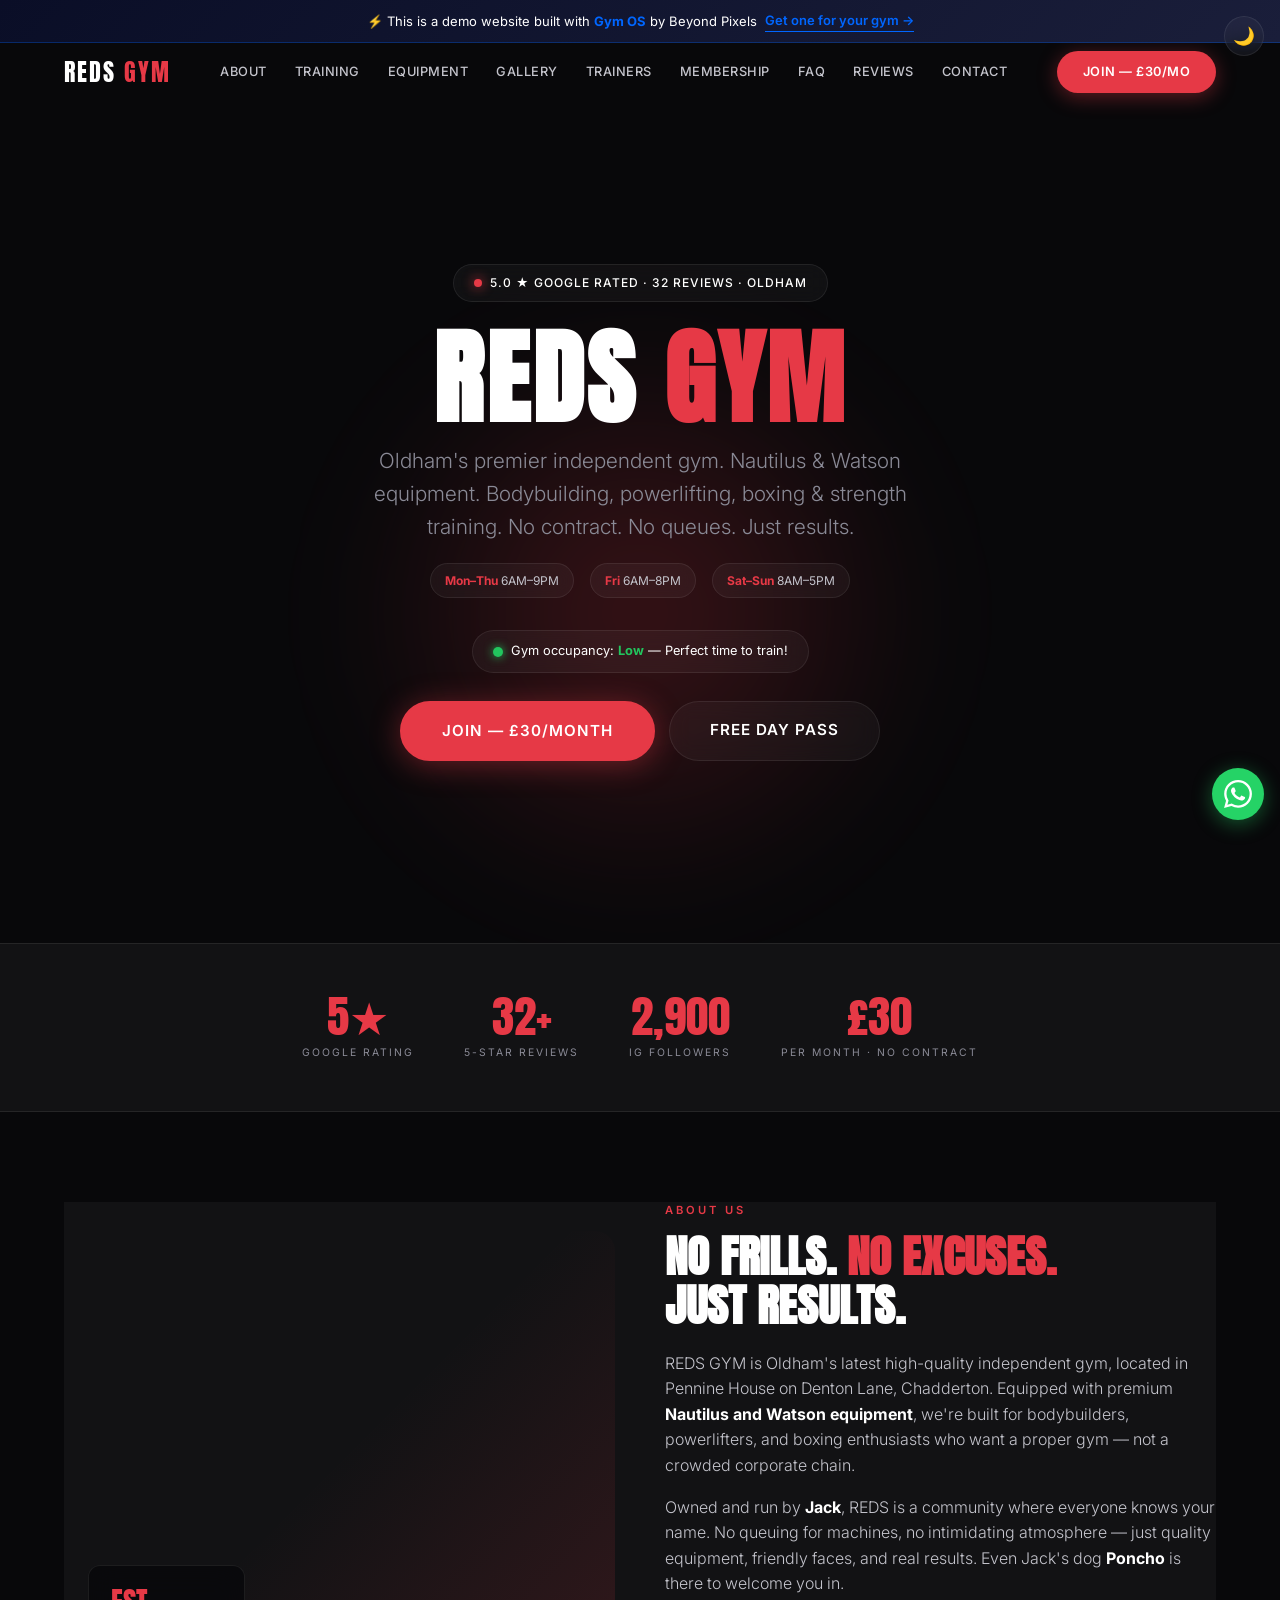
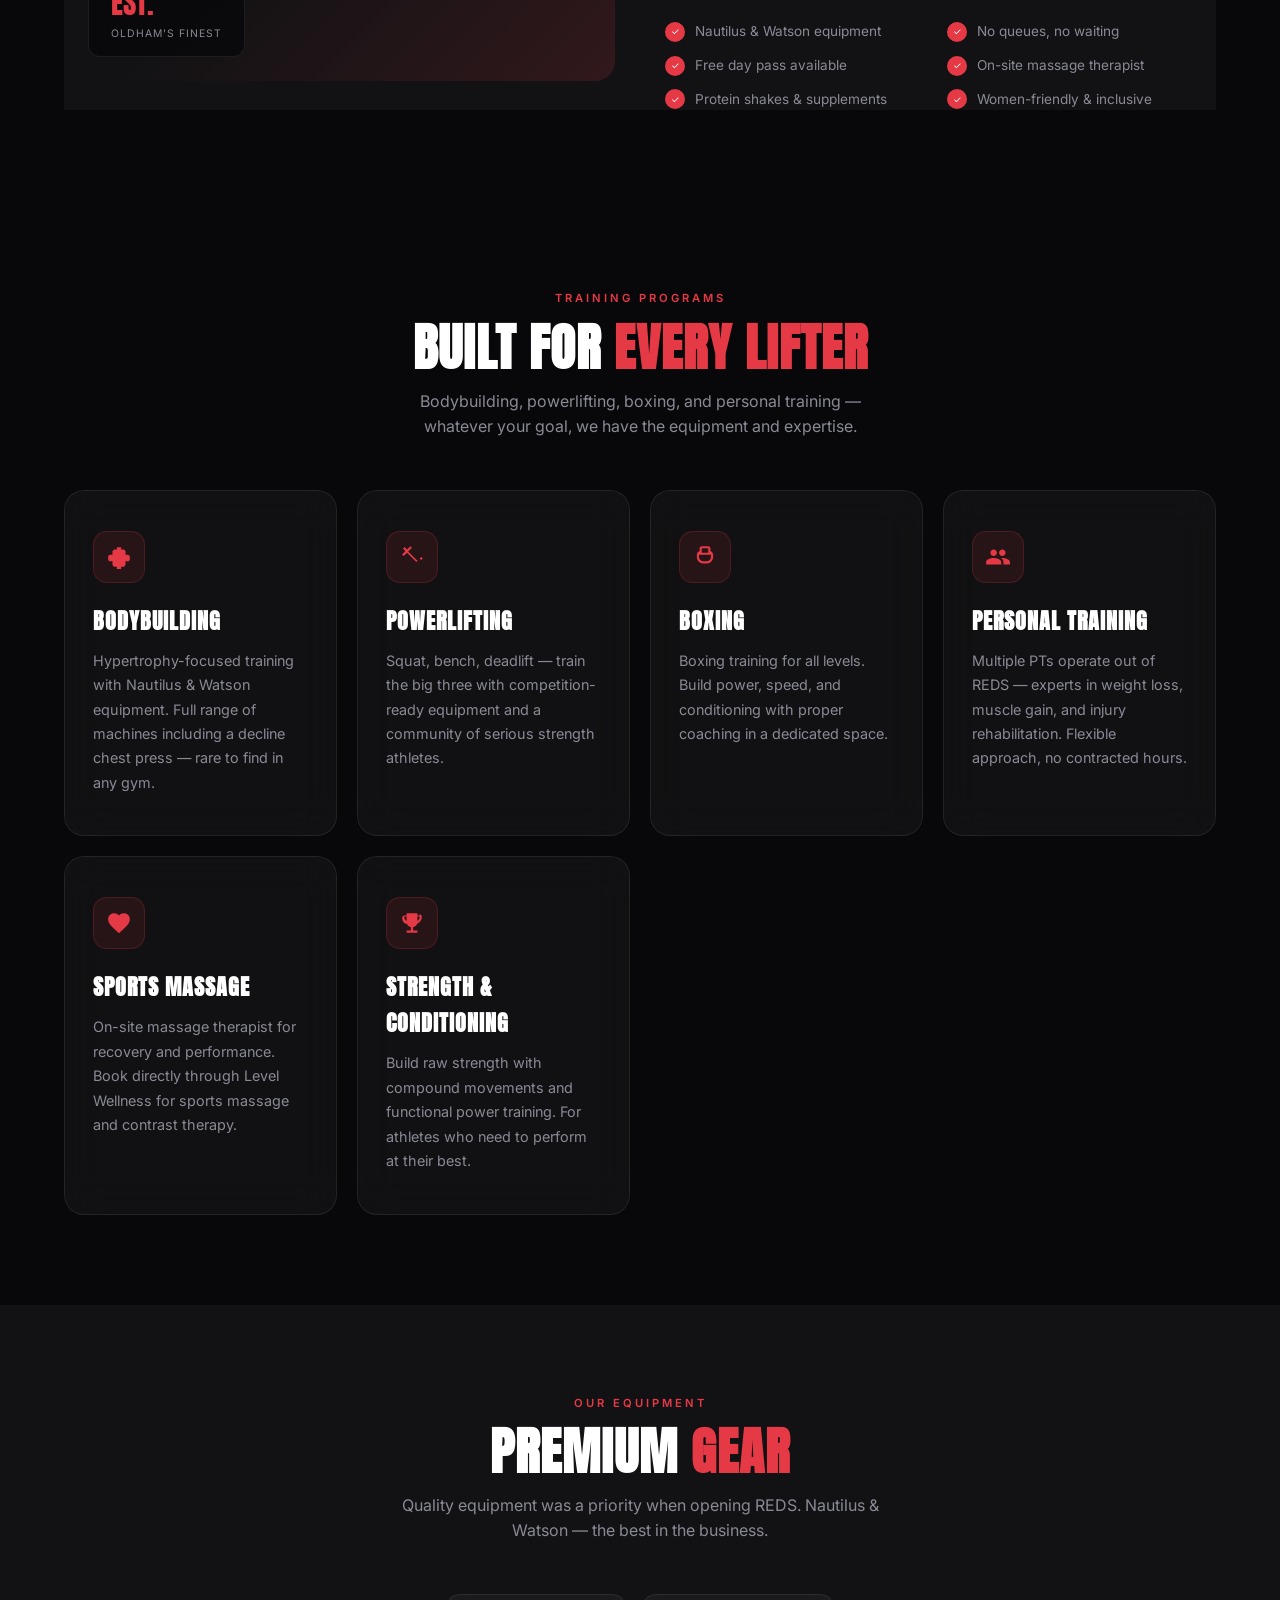
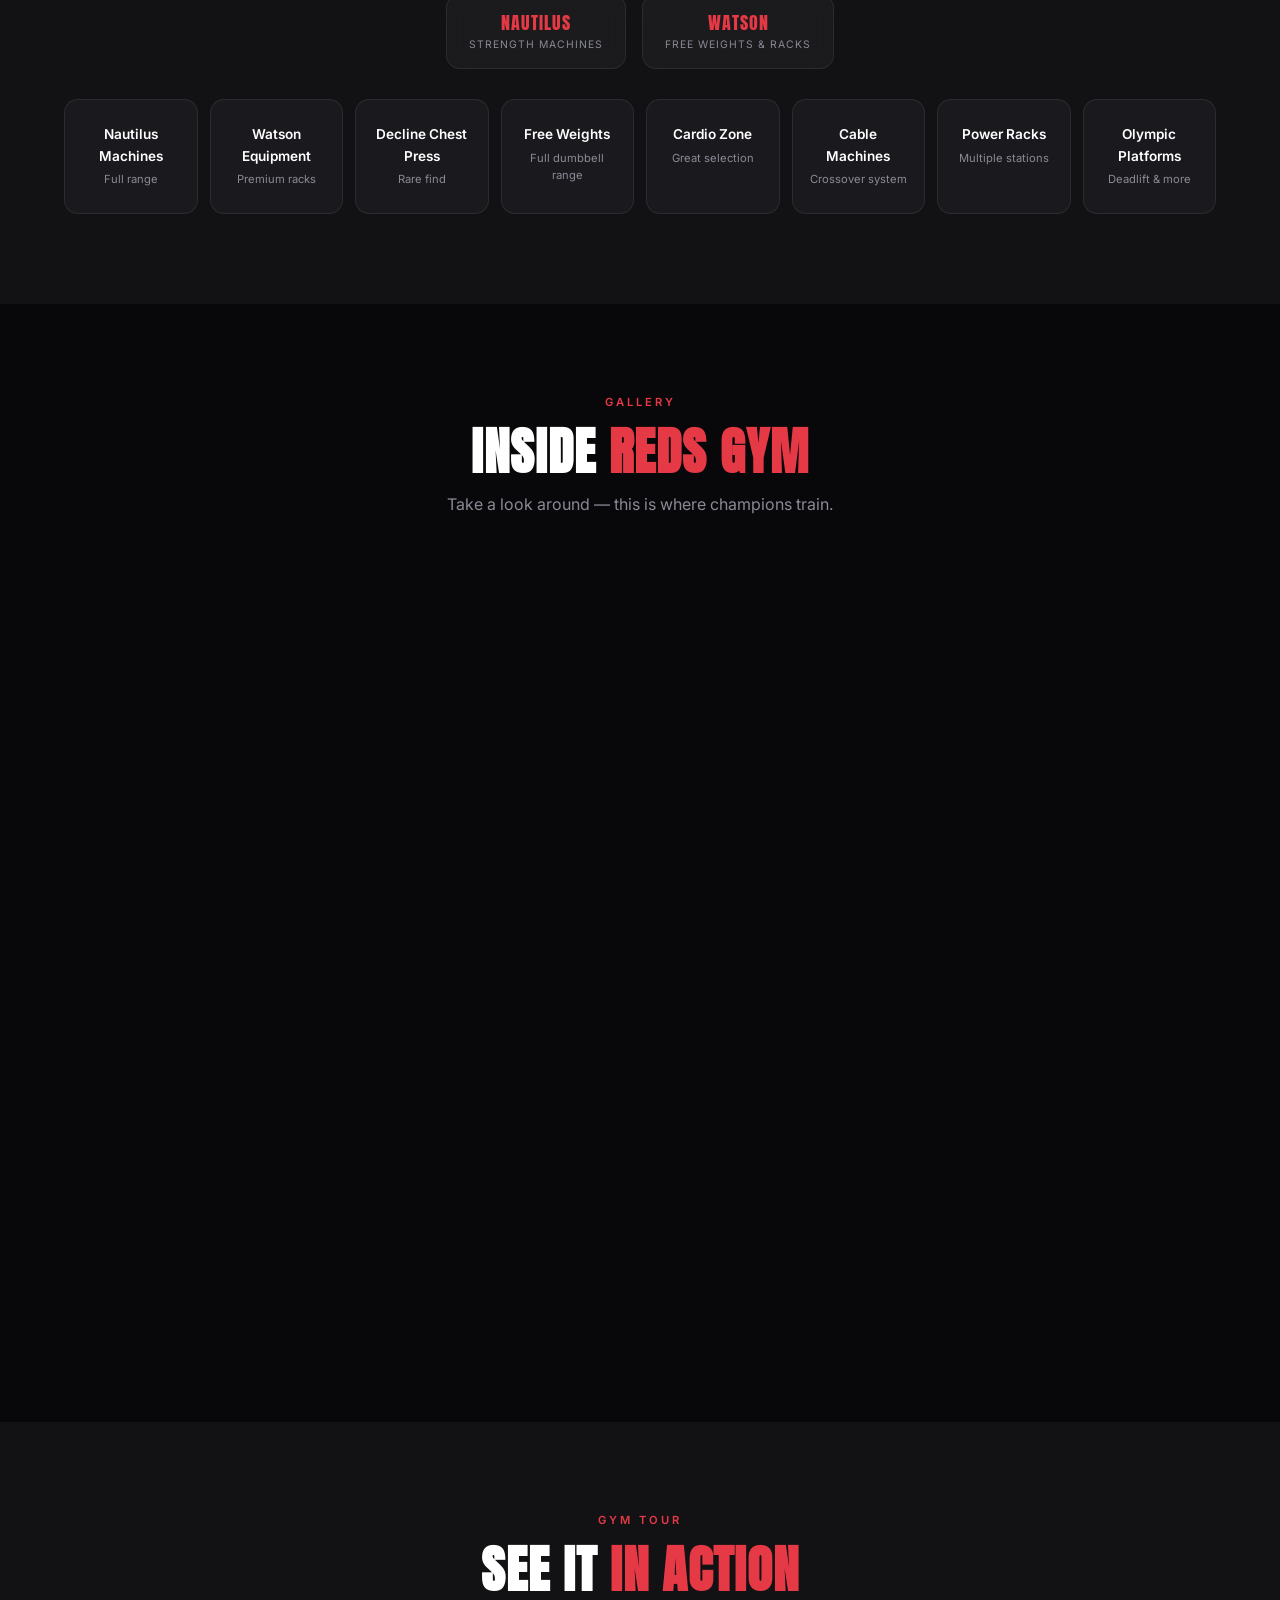
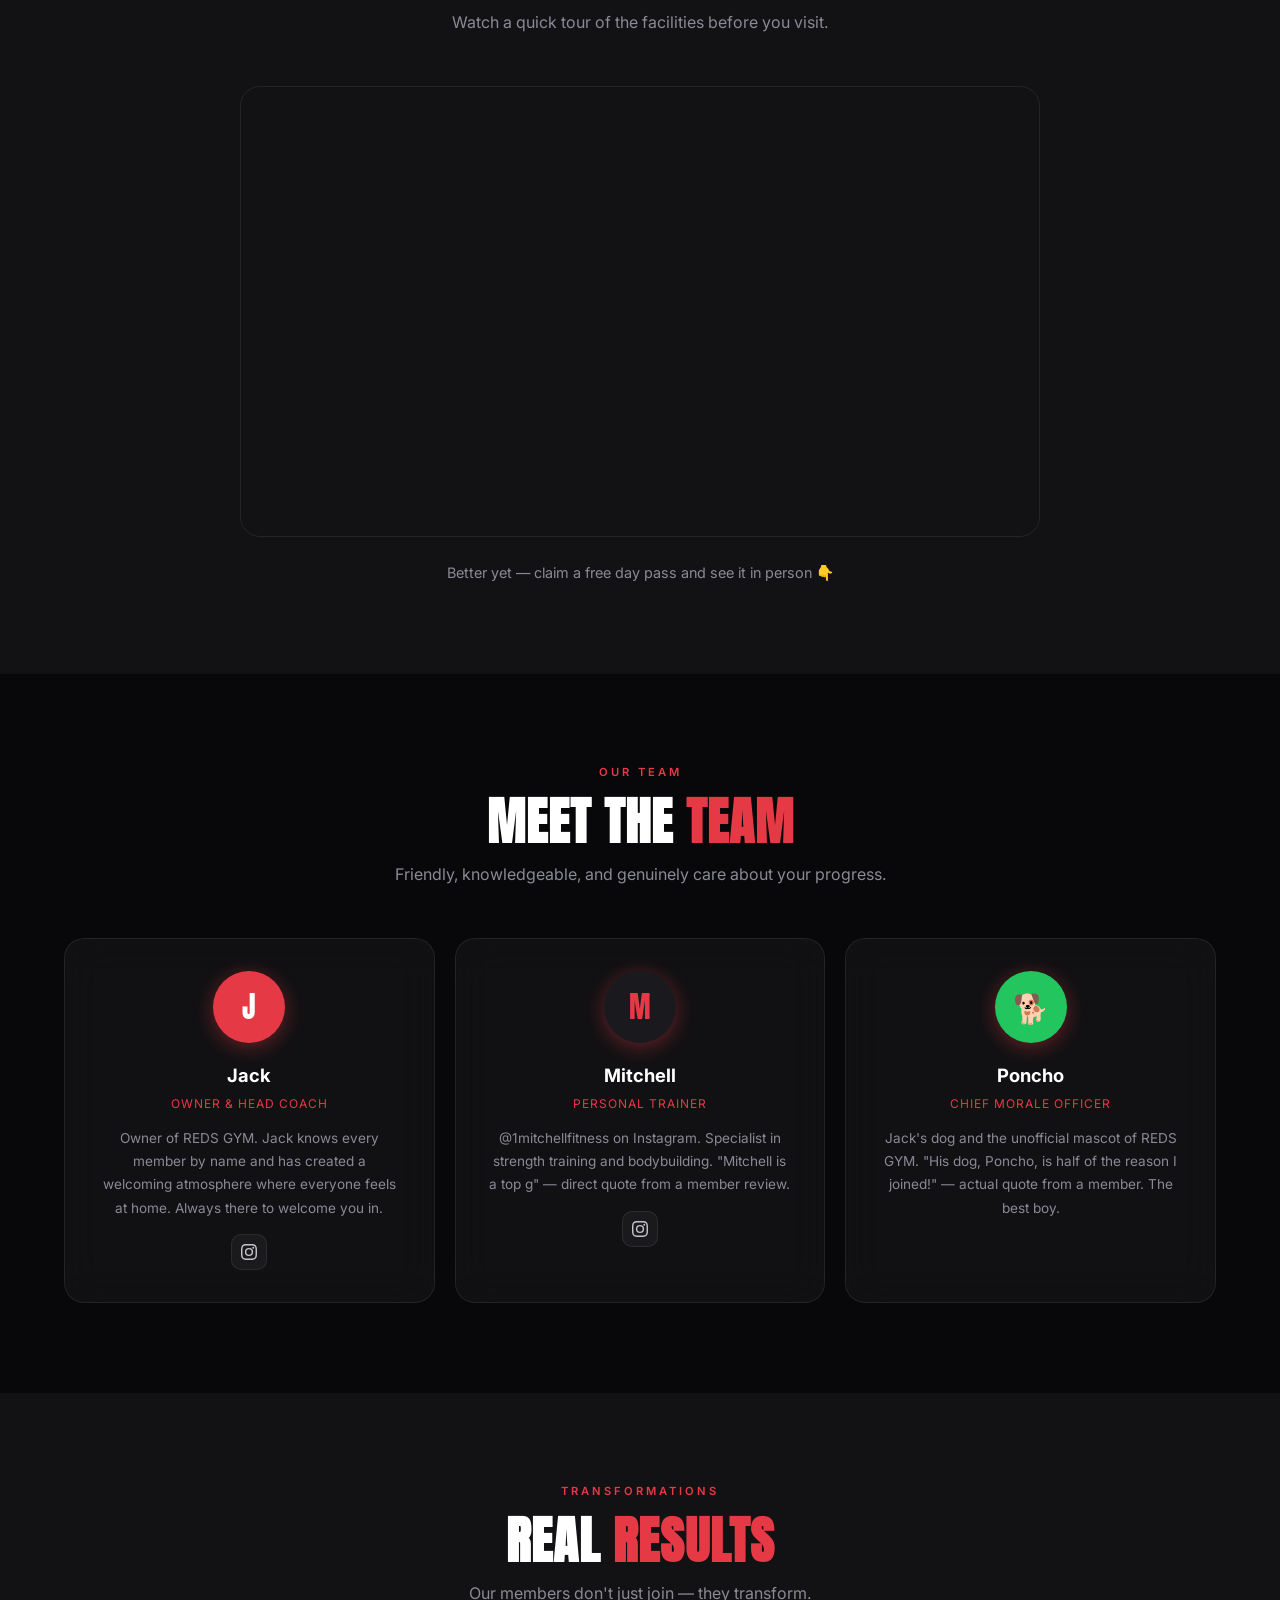
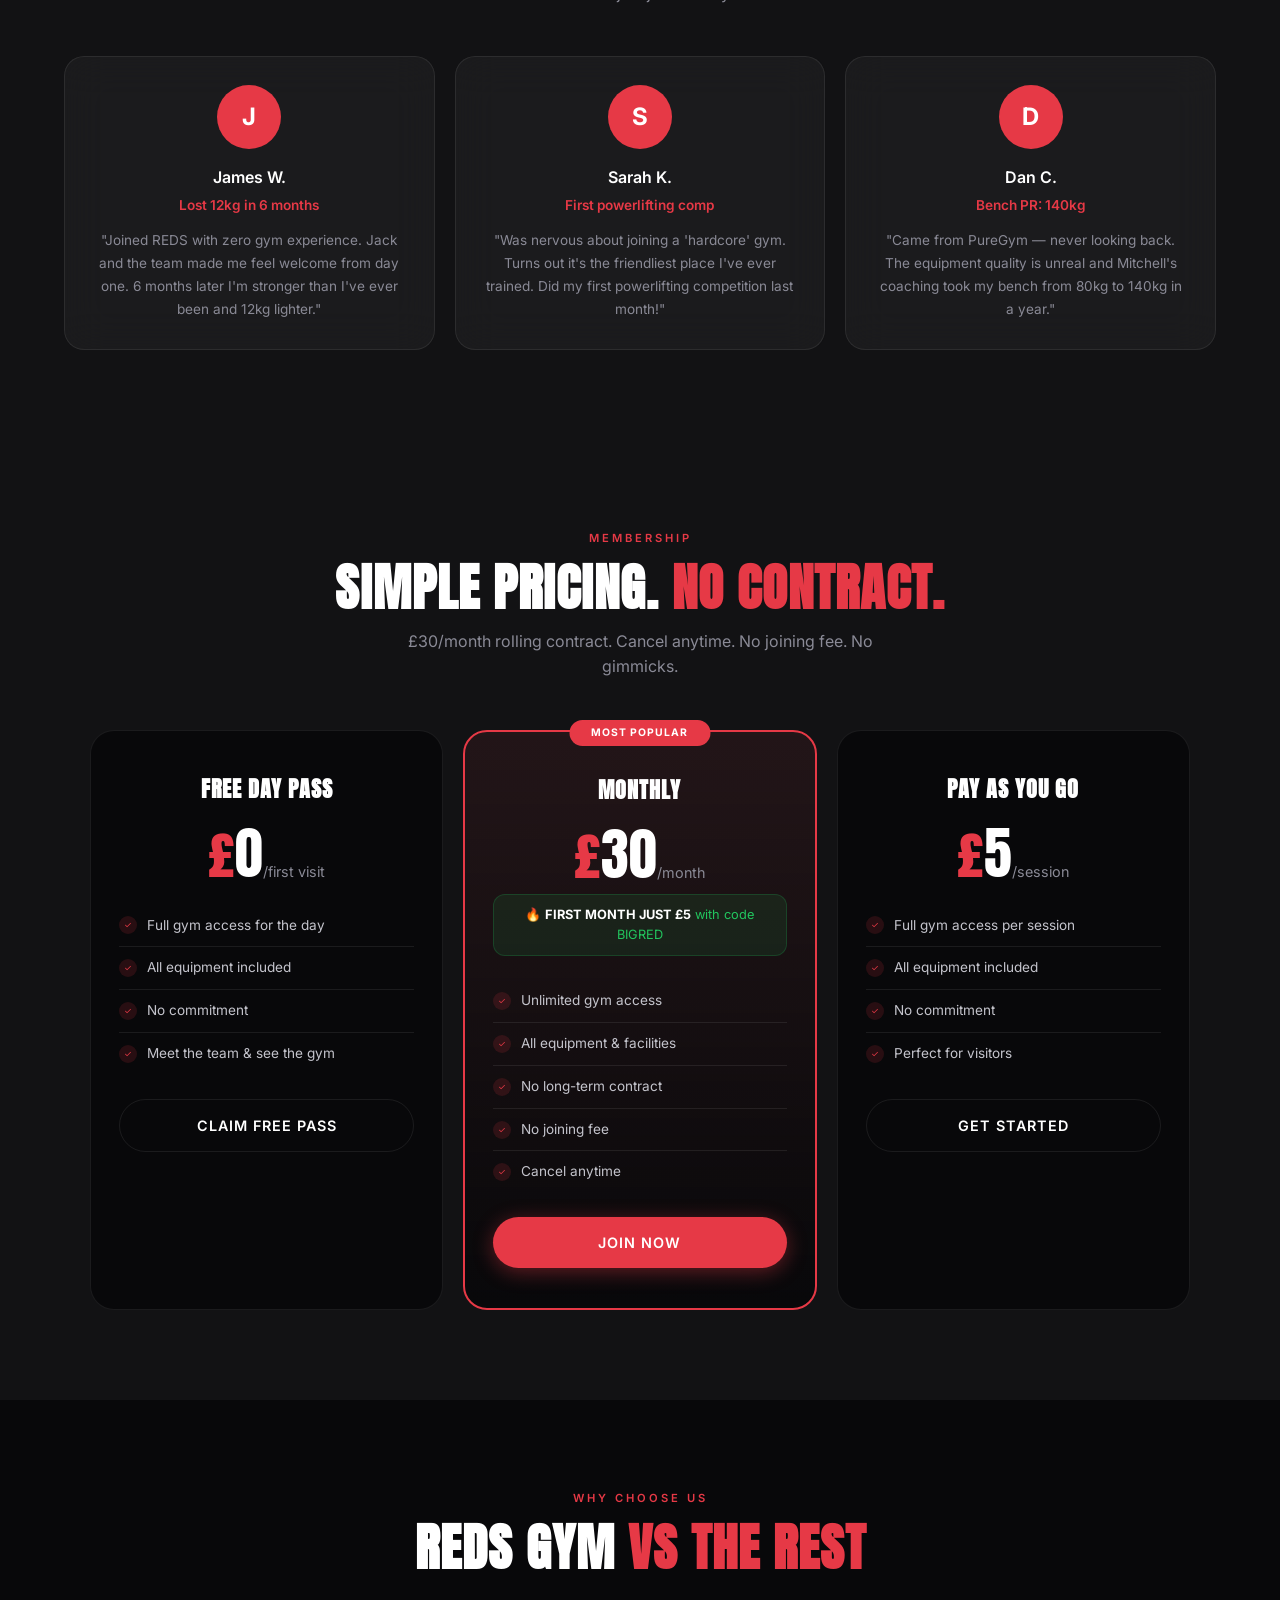
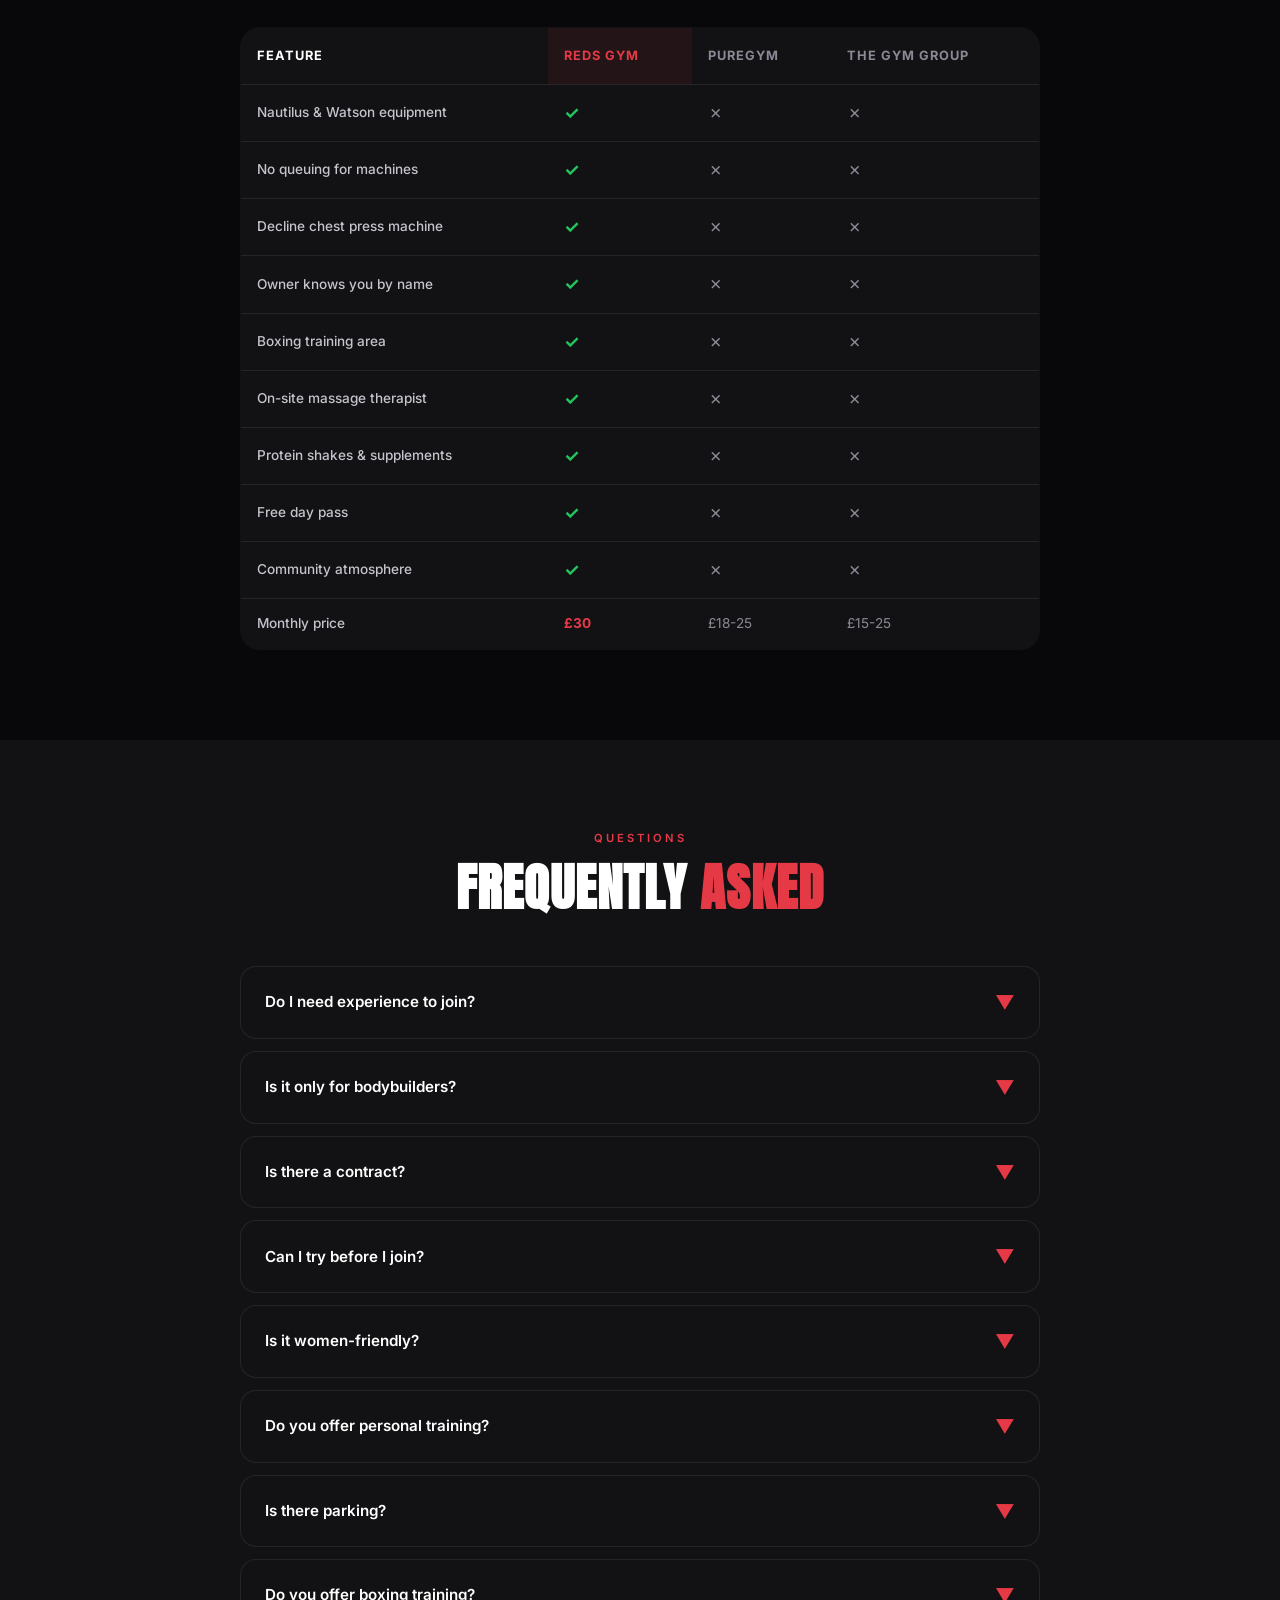
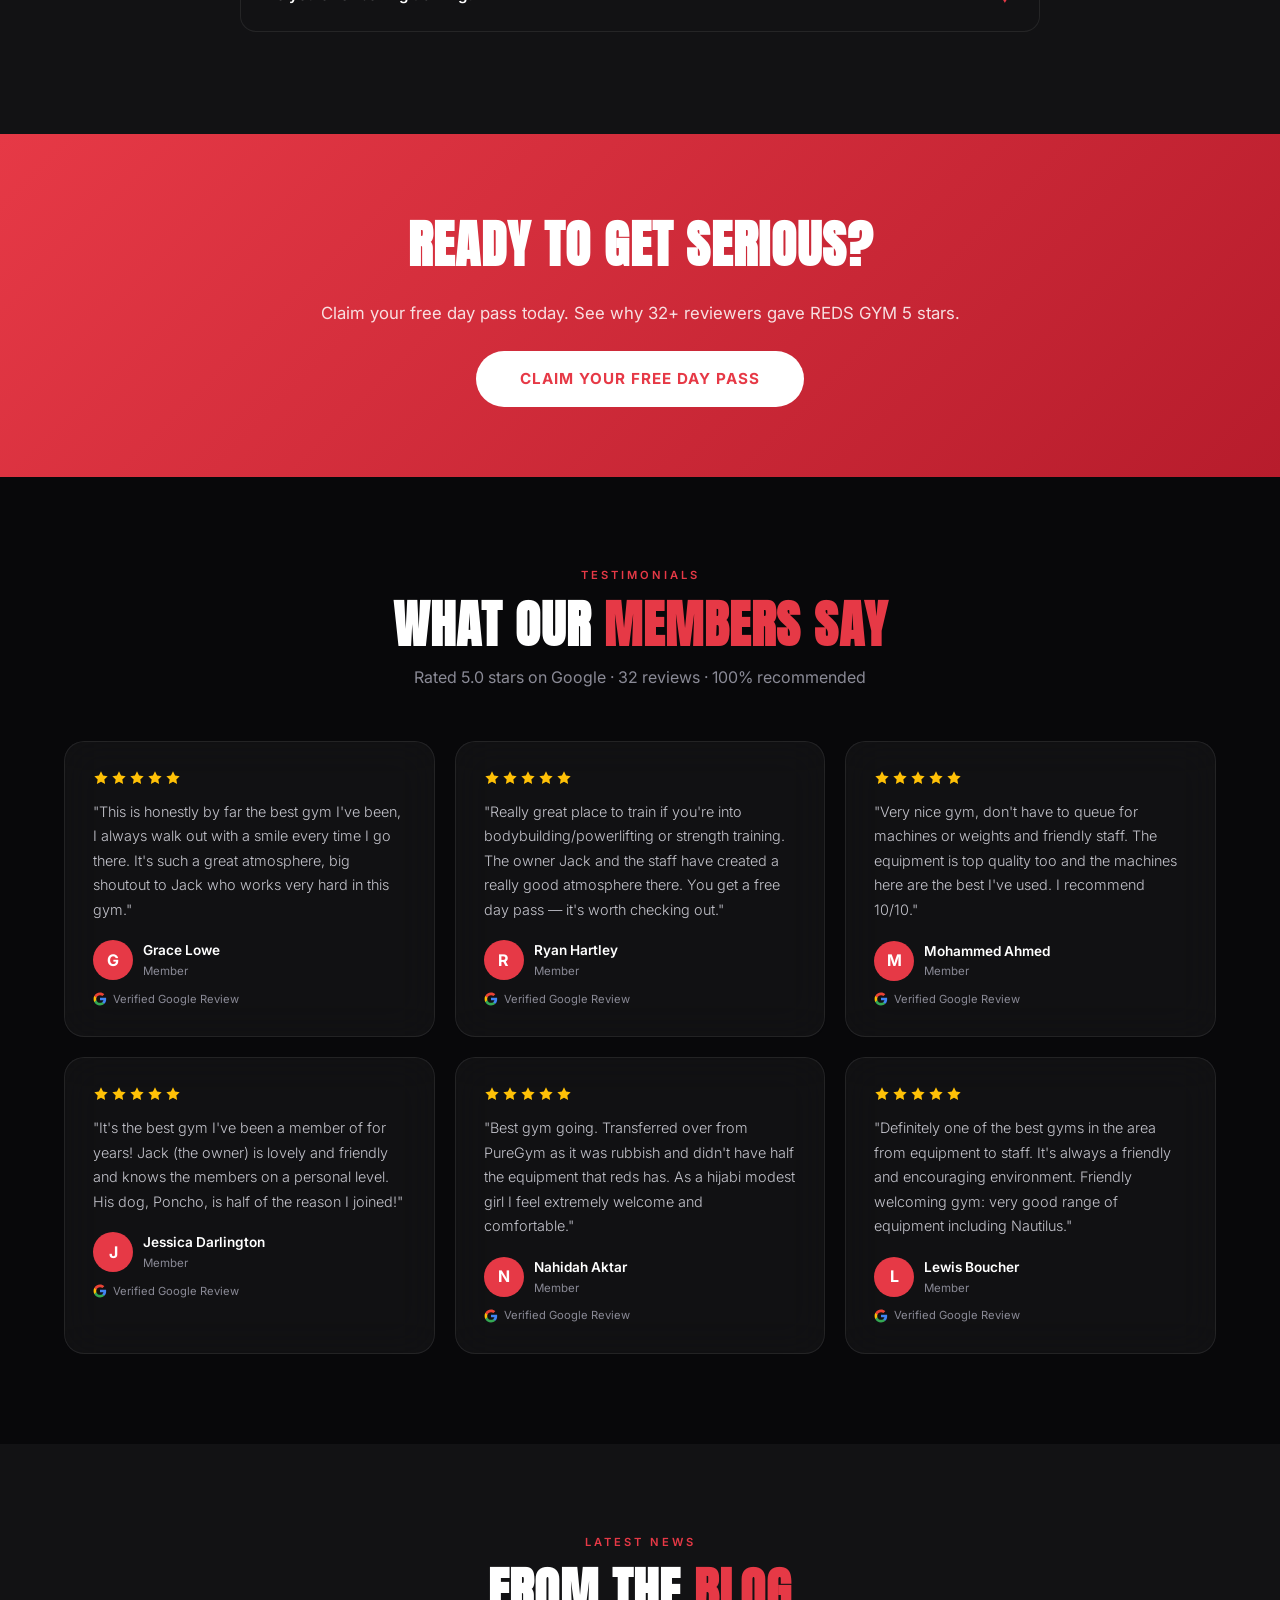
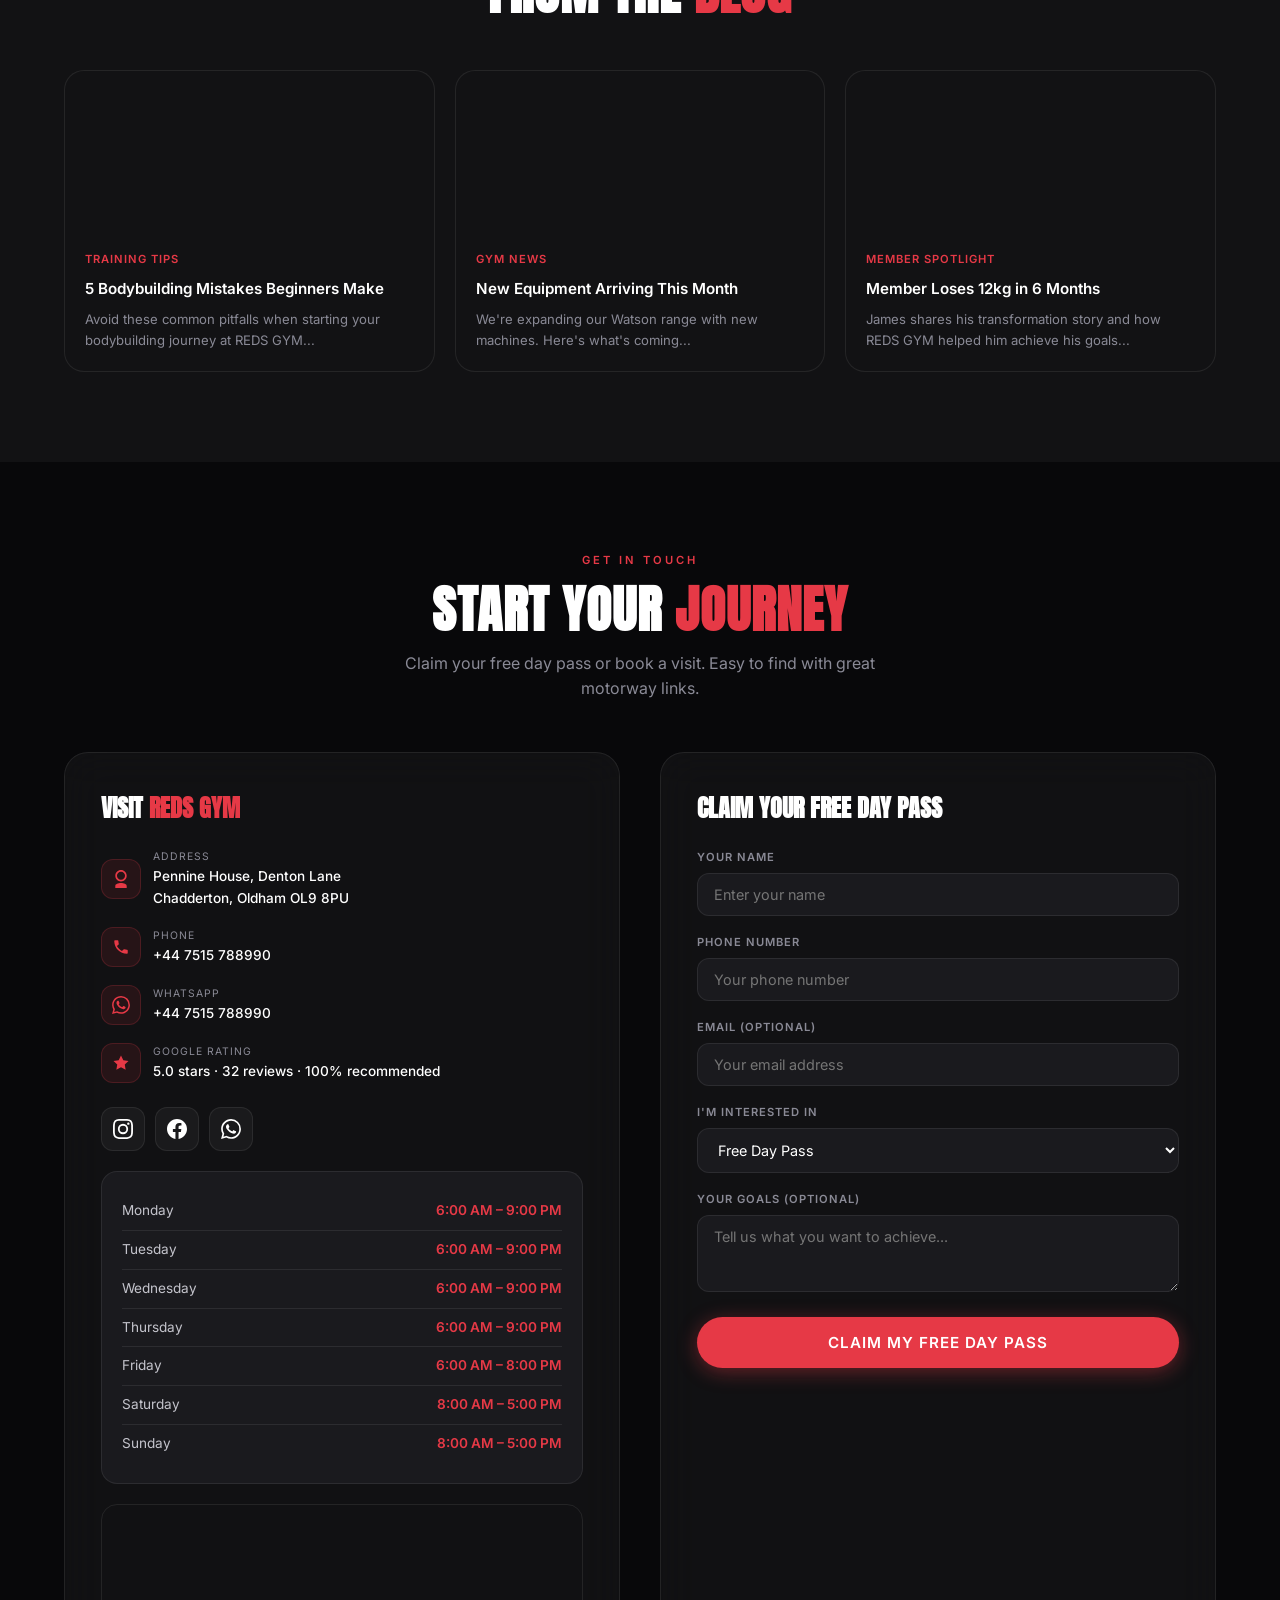
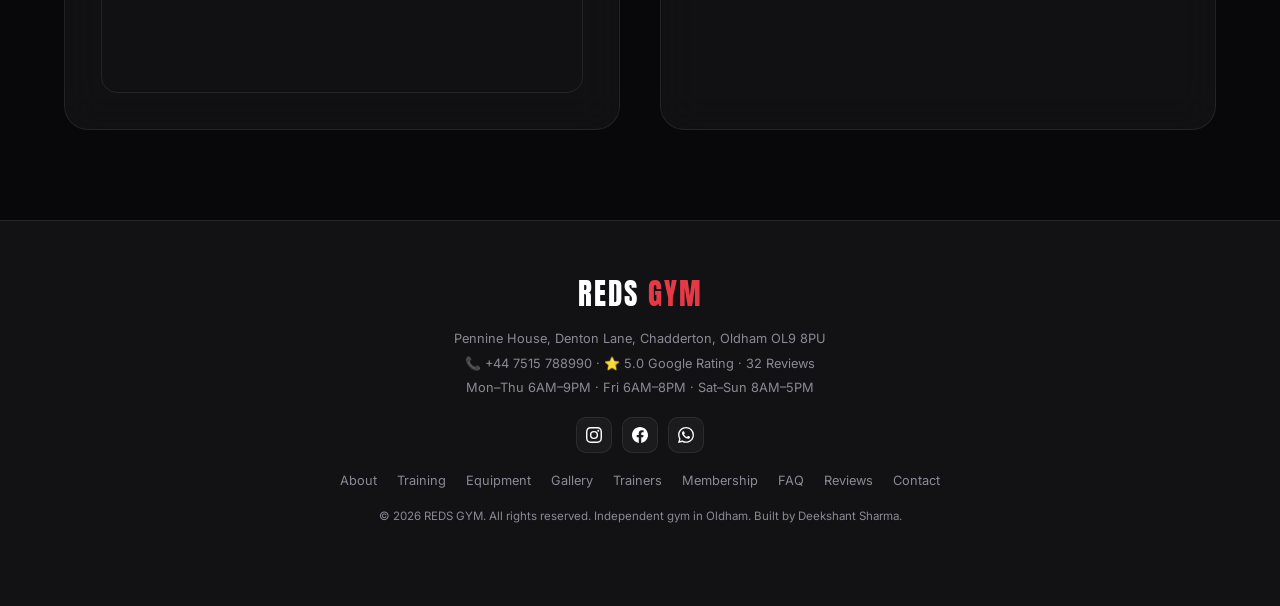
==== commit aab560ec: "fix: also wire the GitHub Pages root page (served page) to Gym OS lead capture" ====
--- a/index.html
+++ b/index.html
@@ -830,12 +830,12 @@
         </div>
         <div class="contact-form-card reveal">
             <h3>Claim Your <span>Free Day Pass</span></h3>
-            <form onsubmit="alert('Thank you! Jack will contact you shortly.'); return false;">
-                <div class="form-group"><label>Your Name</label><input type="text" placeholder="Enter your name" required></div>
-                <div class="form-group"><label>Phone Number</label><input type="tel" placeholder="Your phone number" required></div>
-                <div class="form-group"><label>Email (Optional)</label><input type="email" placeholder="Your email address"></div>
-                <div class="form-group"><label>I'm Interested In</label><select><option>Free Day Pass</option><option>Monthly Membership — £30/mo</option><option>Pay As You Go — £5/session</option><option>Personal Training</option><option>Just looking for now</option></select></div>
-                <div class="form-group"><label>Your Goals (Optional)</label><textarea rows="3" placeholder="Tell us what you want to achieve..."></textarea></div>
+            <form data-gymos-lead>
+                <div class="form-group"><label>Your Name</label><input type="text" name="name" placeholder="Enter your name" required></div>
+                <div class="form-group"><label>Phone Number</label><input type="tel" name="phone" placeholder="Your phone number" required></div>
+                <div class="form-group"><label>Email (Optional)</label><input type="email" name="email" placeholder="Your email address"></div>
+                <div class="form-group"><label>I'm Interested In</label><select name="interest"><option>Free Day Pass</option><option>Monthly Membership — £30/mo</option><option>Pay As You Go — £5/session</option><option>Personal Training</option><option>Just looking for now</option></select></div>
+                <div class="form-group"><label>Your Goals (Optional)</label><textarea rows="3" name="goals" placeholder="Tell us what you want to achieve..."></textarea></div>
                 <button type="submit" class="form-submit">Claim My Free Day Pass</button>
             </form>
         </div>
@@ -858,8 +858,9 @@
         <button class="popup-close" onclick="closePopup()">×</button>
         <h2>Get a <span>FREE</span> Day Pass</h2>
         <p>Enter your email and we'll send you a free day pass to try REDS GYM — no strings attached.</p>
-        <form onsubmit="closePopup(); alert('Your free day pass is on its way!'); return false;">
-            <input type="email" placeholder="Your email address" required>
+        <form data-gymos-lead>
+            <input type="hidden" name="interest" value="Free Day Pass (popup)">
+            <input type="email" name="email" placeholder="Your email address" required>
             <button type="submit">Claim My Free Pass</button>
         </form>
         <p class="popup-note">No spam. Just one email with your pass. That's it.</p>
@@ -952,5 +953,8 @@
     function closePopup() { document.getElementById('popup').classList.remove('show'); }
     document.getElementById('popup').addEventListener('click', e => { if (e.target === e.currentTarget) closePopup(); });
 </script>
+    <!-- GYM OS INTEGRATION -->
+    <script>window.GymOSConfig = { gymName: 'Reds Gym', whatsappNumber: '+447515788990', isDemo: true };</script>
+    <script src="./gym-os-connect.js"></script>
 </body>
 </html>
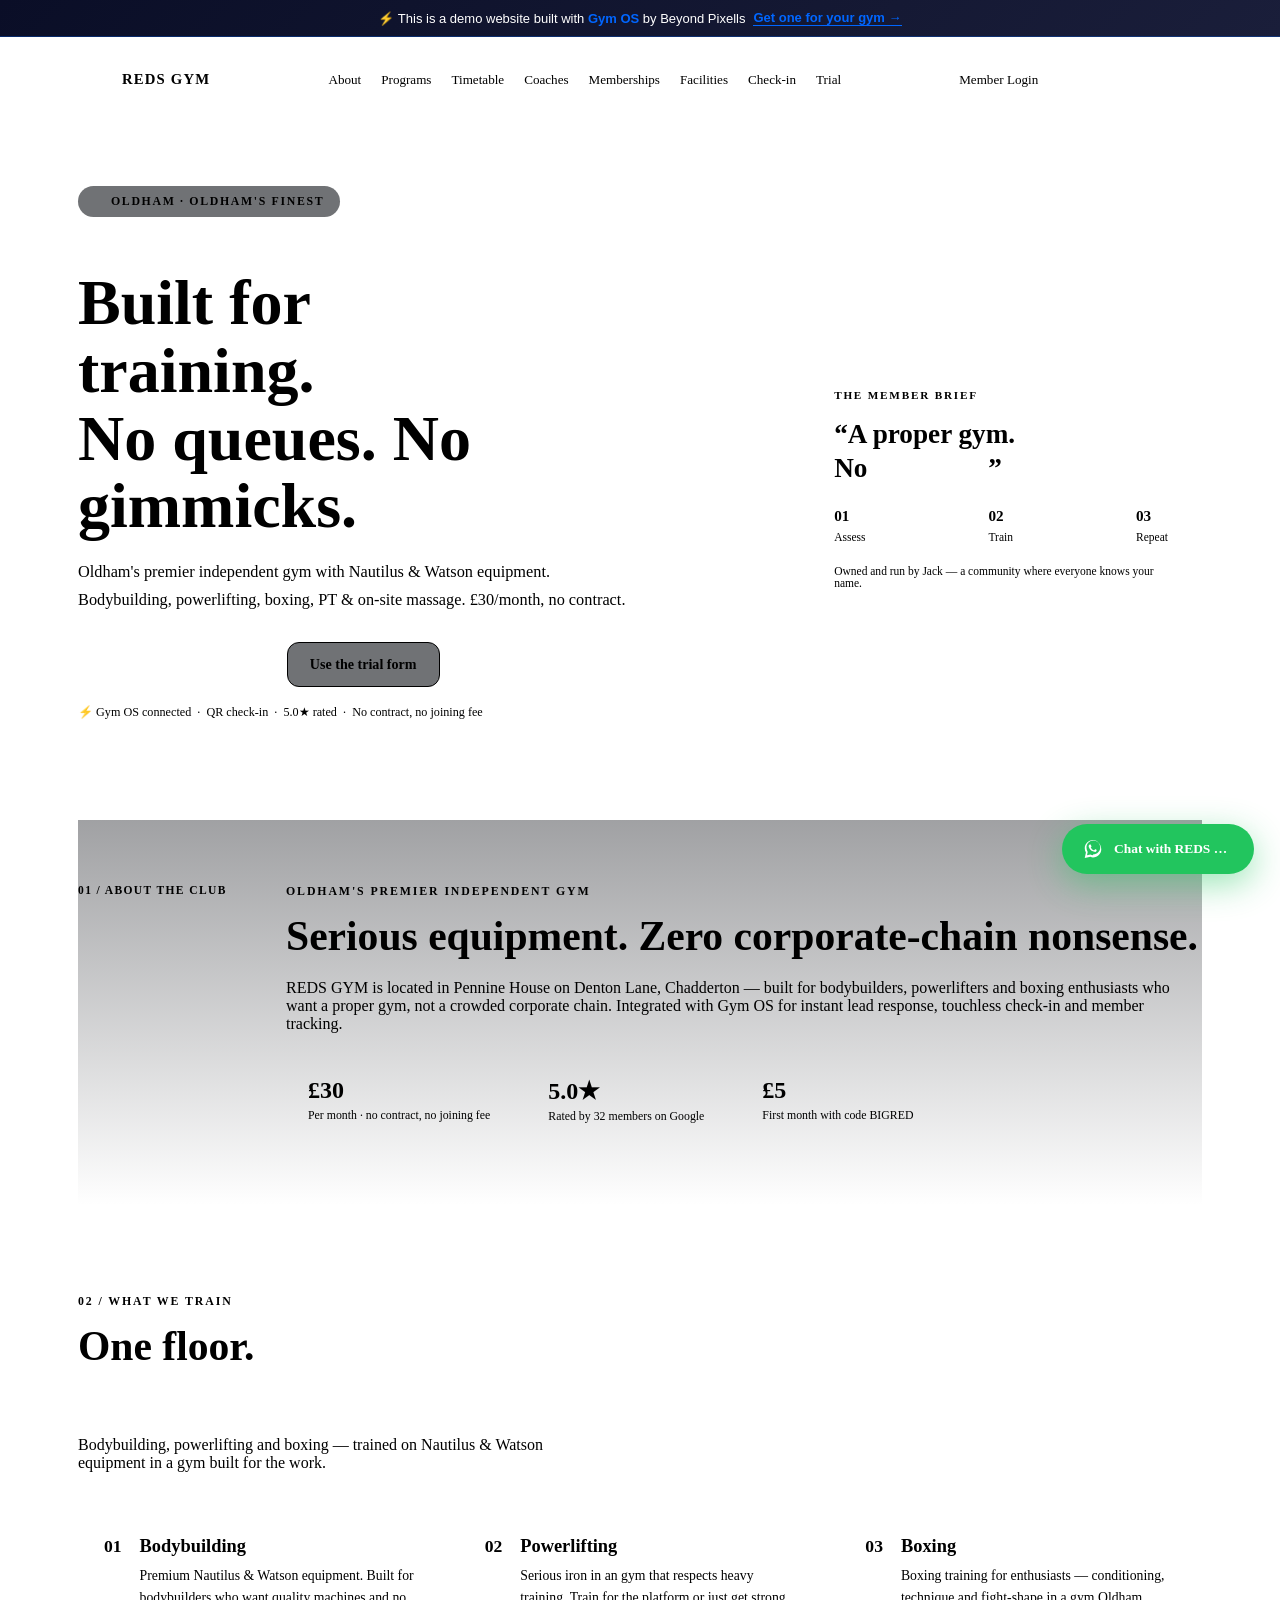
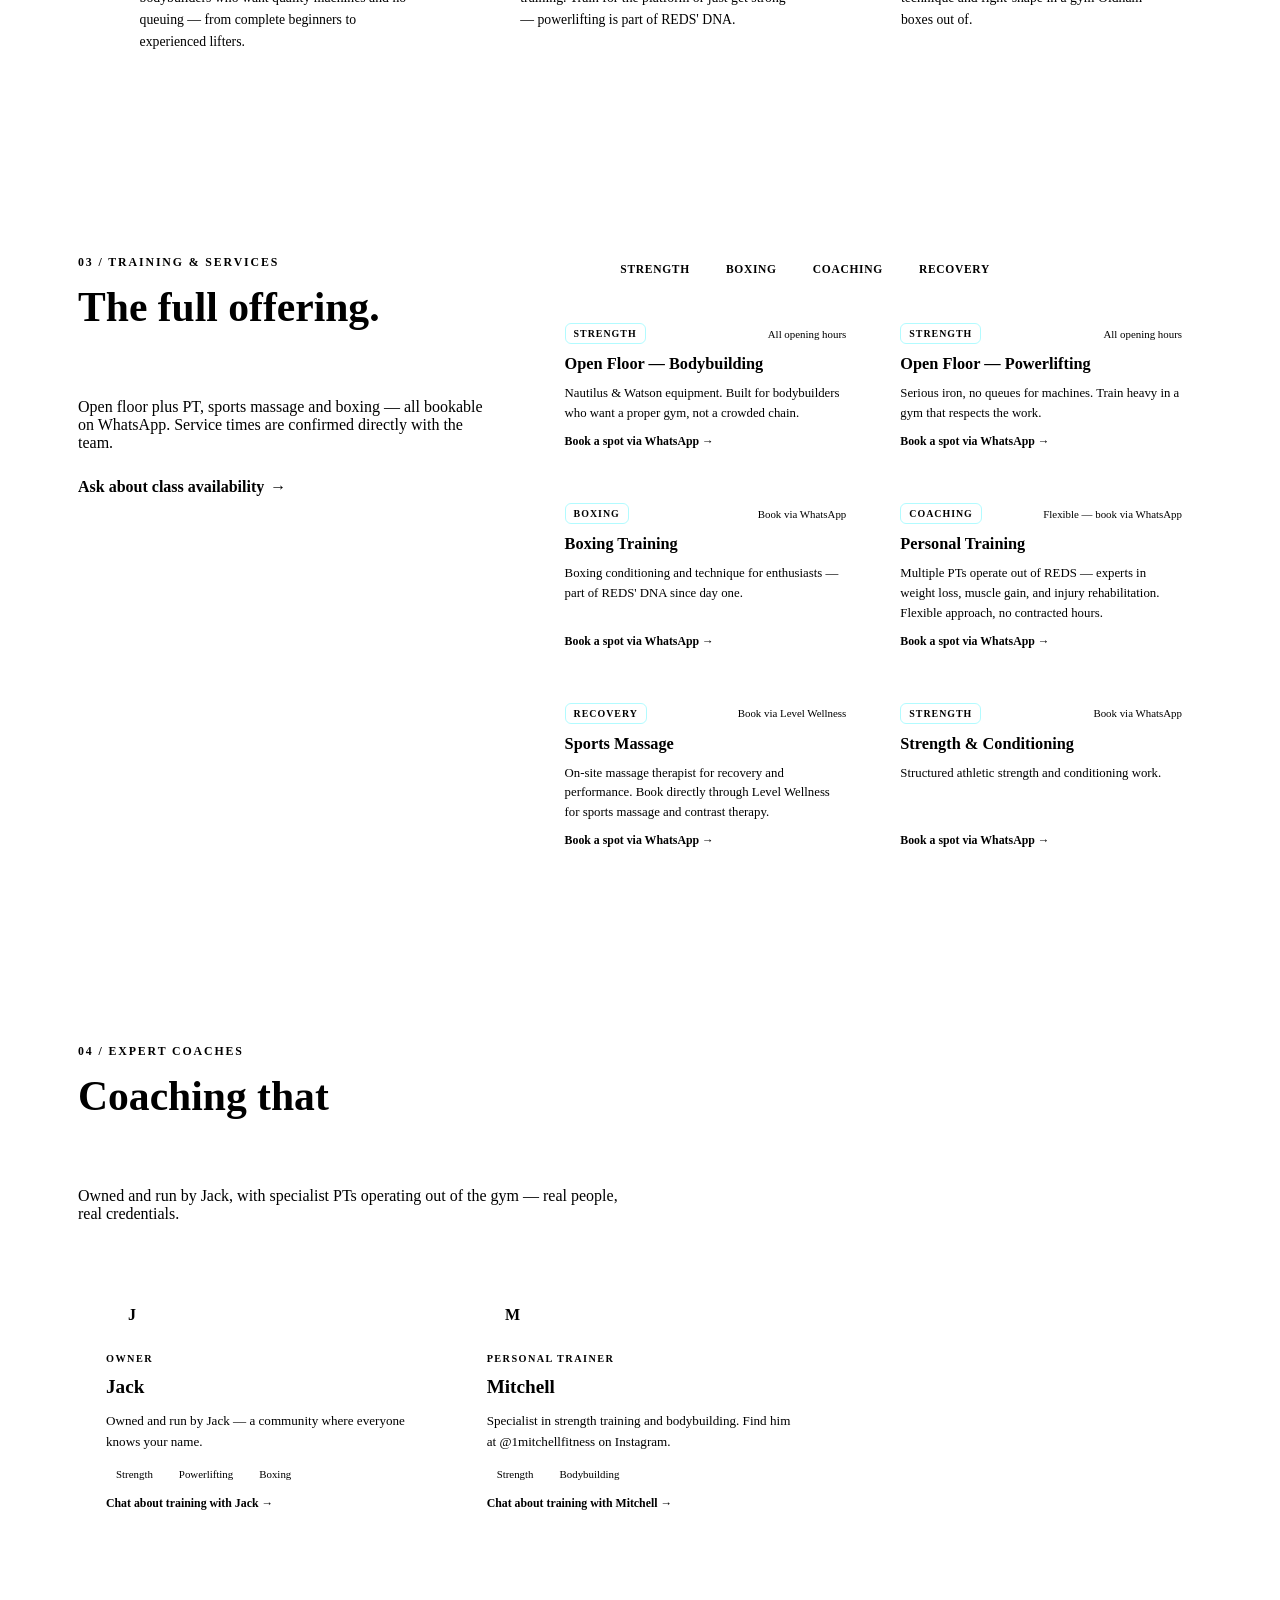
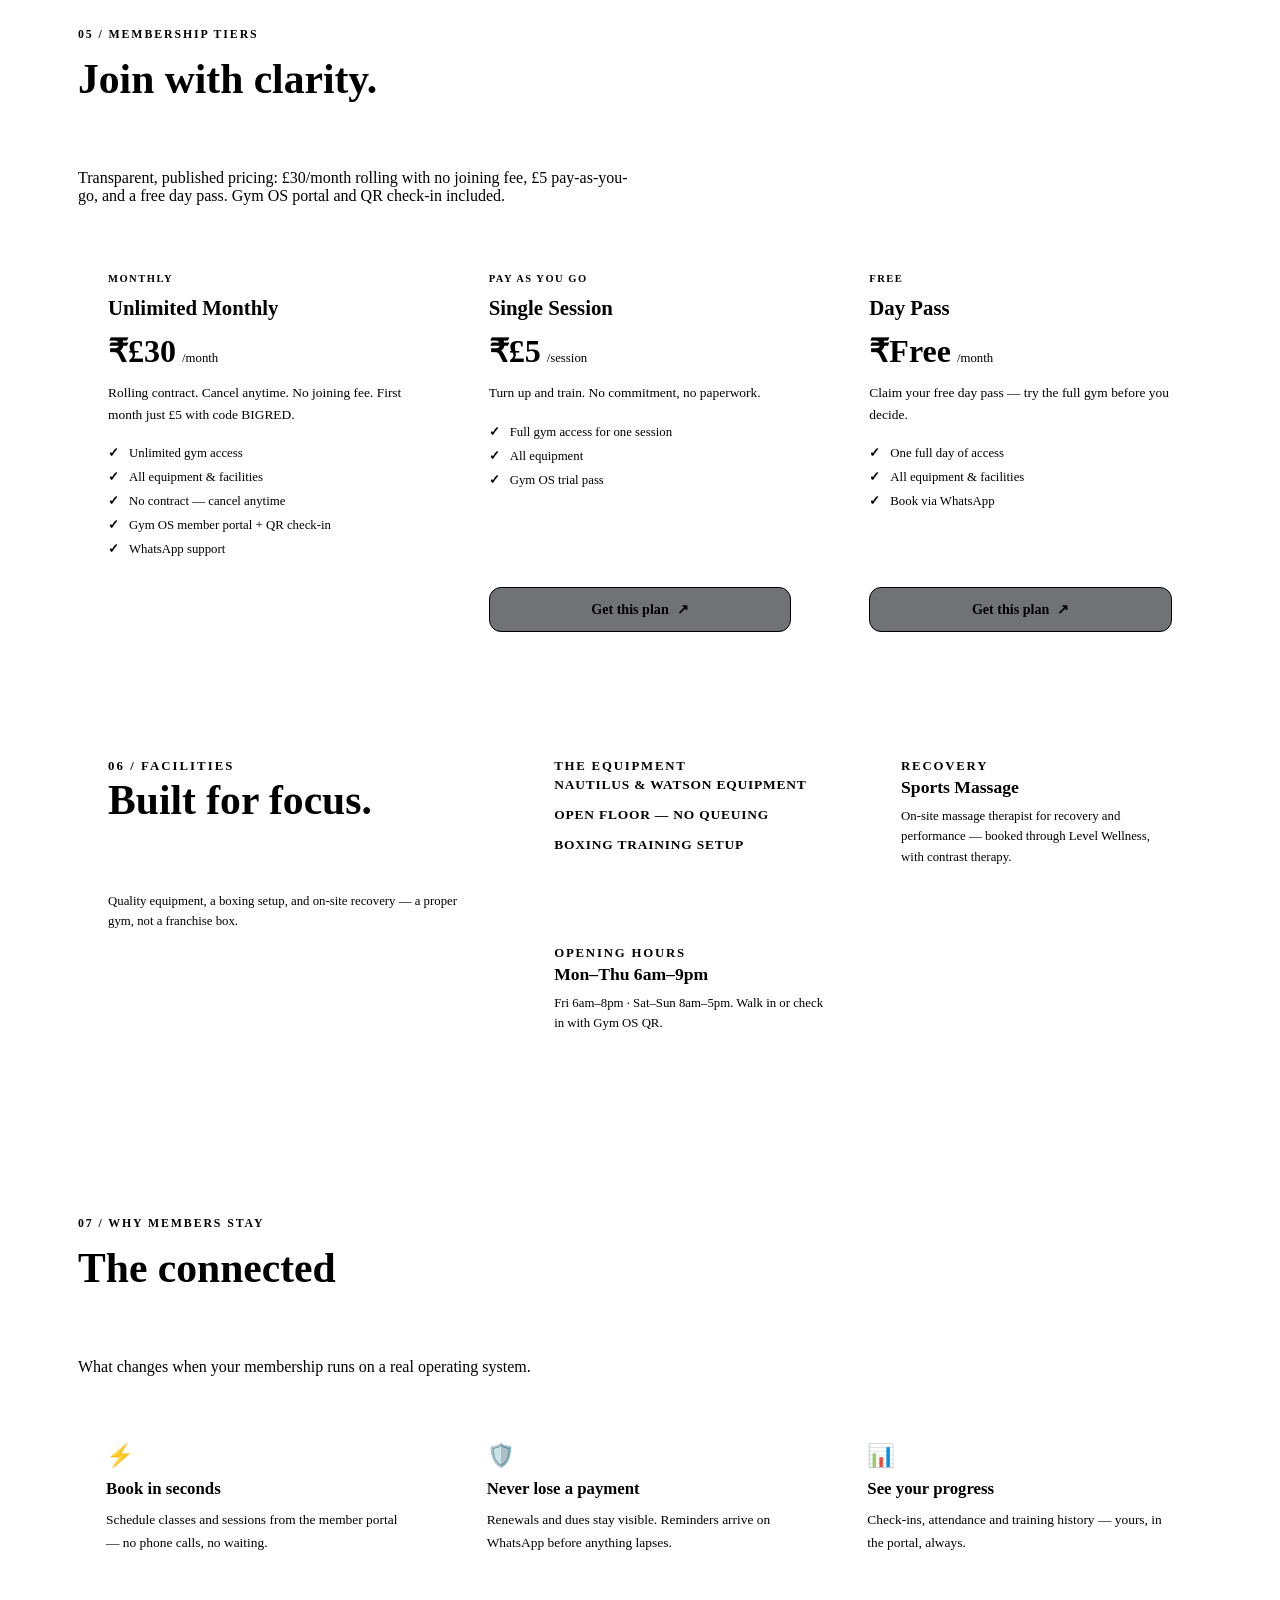
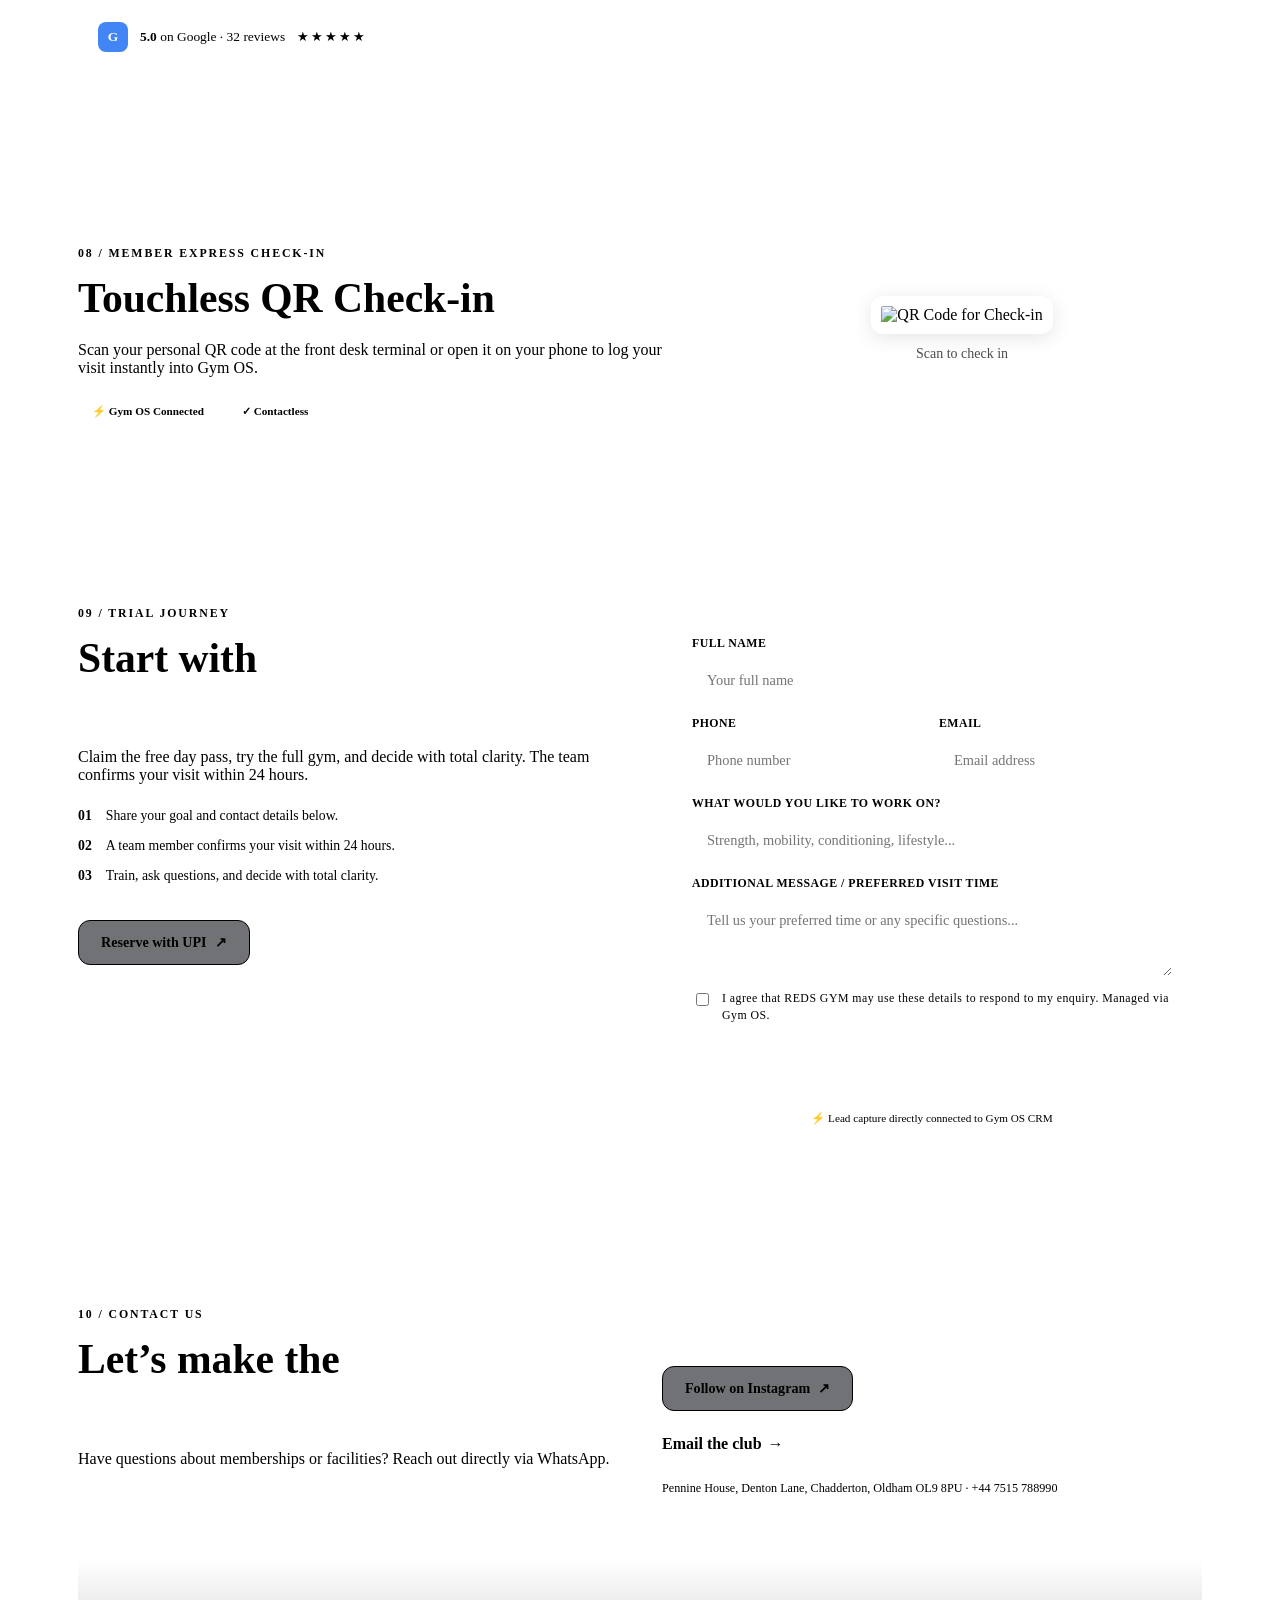
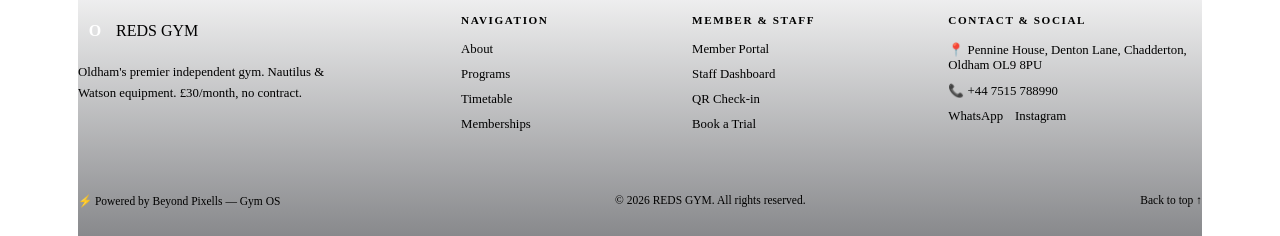
==== commit ddb2625e: "Red's Gym rebuilt on canonical template (client 2/8): config-driven, real published data only (prici" ====
--- a/index.html
+++ b/index.html
@@ -1,960 +1,347 @@
-<!DOCTYPE html>
+<!doctype html>
 <html lang="en">
-<head>
-    <meta charset="UTF-8">
-    <meta name="viewport" content="width=device-width, initial-scale=1.0, maximum-scale=5.0">
-    <title>REDS GYM — Oldham's #1 Independent Gym | Bodybuilding, Powerlifting & Boxing</title>
-    <meta name="description" content="REDS GYM in Chadderton, Oldham — 5-star rated independent gym with Nautilus & Watson equipment. Bodybuilding, powerlifting, boxing, PT & on-site massage. £30/month, no contract.">
-    <meta name="keywords" content="gym Oldham, bodybuilding Chadderton, powerlifting Oldham, boxing gym Manchester, REDS GYM, independent gym, Nautilus equipment, Watson equipment, no contract gym">
+  <head>
+    <meta charset="UTF-8" />
+    <meta name="viewport" content="width=device-width, initial-scale=1.0" />
+    <meta name="description" content="REDS GYM in Chadderton, Oldham — 5-star rated independent gym with Nautilus & Watson equipment. Bodybuilding, powerlifting, boxing, PT & on-site massage. £30/month, no contract." />
+    <title>REDS GYM Oldham | Independent Bodybuilding, Powerlifting & Boxing Gym</title>
+    <link rel="canonical" href="https://somilsharma2000.github.io/reds-gym-system/">
+    <meta property="og:type" content="website">
     <meta property="og:title" content="REDS GYM — Oldham's #1 Independent Gym">
     <meta property="og:description" content="5-star rated independent gym with Nautilus & Watson equipment. £30/month, no contract. Free day pass available.">
-    <meta property="og:type" content="website">
-    <link rel="preconnect" href="https://fonts.googleapis.com">
-    <link rel="preconnect" href="https://fonts.gstatic.com" crossorigin>
-    <link href="https://fonts.googleapis.com/css2?family=Anton&family=Inter:wght@300;400;500;600;700;800;900&display=swap" rel="stylesheet">
-    <script type="application/ld+json">
-    {
-        "@context": "https://schema.org",
-        "@type": "LocalBusiness",
-        "name": "REDS GYM",
-        "image": "https://images.unsplash.com/photo-1534438327276-14e5300c3a48",
-        "description": "Oldham's premier independent gym with Nautilus & Watson equipment. Bodybuilding, powerlifting, boxing & strength training.",
-        "address": {
-            "@type": "PostalAddress",
-            "streetAddress": "Pennine House, Denton Lane, Chadderton",
-            "addressLocality": "Oldham",
-            "postalCode": "OL9 8PU",
-            "addressCountry": "GB"
-        },
-        "telephone": "+44-7515-788990",
-        "priceRange": "£30",
-        "openingHoursSpecification": [
-            {"@type": "OpeningHoursSpecification","dayOfWeek":["Monday","Tuesday","Wednesday","Thursday"],"opens":"06:00","closes":"21:00"},
-            {"@type":"OpeningHoursSpecification","dayOfWeek":"Friday","opens":"06:00","closes":"20:00"},
-            {"@type": "OpeningHoursSpecification","dayOfWeek":["Saturday","Sunday"],"opens":"08:00","closes":"17:00"}
-        ],
-        "aggregateRating": {"@type":"AggregateRating","ratingValue":"5.0","reviewCount":"32"},
-        "sameAs": ["https://www.instagram.com/redsgymoldham","https://www.facebook.com/p/REDS-GYM-100087682324416/"]
-    }
-    </script>
-    <style>
-        * { margin: 0; padding: 0; box-sizing: border-box; }
-        :root {
-            --red: #e63946;
-            --red-glow: rgba(230, 57, 70, 0.4);
-            --red-dark: #b71c2c;
-            --bg: #08080a;
-            --bg-card: #121214;
-            --bg-elevated: #1a1a1e;
-            --border: rgba(255, 255, 255, 0.08);
-            --text: #ffffff;
-            --text-muted: #8a8a96;
-            --text-dim: #c4c4cc;
-            --glass: rgba(255, 255, 255, 0.04);
-            --green: #22c55e;
-            --amber: #f59e0b;
-            --blue: #3b82f6;
-            --shadow: 0 4px 30px rgba(0,0,0,0.3);
-        }
-        [data-theme="light"] {
-            --bg: #f5f5f7;
-            --bg-card: #ffffff;
-            --bg-elevated: #e9e9ee;
-            --border: rgba(0, 0, 0, 0.08);
-            --text: #1a1a1e;
-            --text-muted: #6a6a76;
-            --text-dim: #3a3a42;
-            --glass: rgba(0, 0, 0, 0.03);
-            --red-glow: rgba(230, 57, 70, 0.2);
-            --shadow: 0 4px 30px rgba(0,0,0,0.1);
-        }
-        html { scroll-behavior: smooth; }
-        body {
-            font-family: 'Inter', sans-serif;
-            background: var(--bg);
-            color: var(--text);
-            line-height: 1.6;
-            overflow-x: hidden;
-            -webkit-font-smoothing: antialiased;
-            transition: background 0.4s, color 0.4s;
-        }
-
-        /* LOADER */
-        .loader {
-            position: fixed; inset: 0; z-index: 99999;
-            background: var(--bg);
-            display: flex; align-items: center; justify-content: center;
-            flex-direction: column; gap: 24px;
-            transition: opacity 0.6s, visibility 0.6s;
-        }
-        .loader.hidden { opacity: 0; visibility: hidden; }
-        .loader-logo {
-            font-family: 'Anton', sans-serif;
-            font-size: 3rem; letter-spacing: 4px;
-            color: var(--red);
-            animation: loaderPulse 1.2s ease-in-out infinite;
-        }
-        .loader-bar {
-            width: 200px; height: 3px;
-            background: var(--border); border-radius: 100px;
-            overflow: hidden;
-        }
-        .loader-bar::after {
-            content: ''; display: block; width: 40%; height: 100%;
-            background: var(--red); border-radius: 100px;
-            animation: loaderSlide 1s ease-in-out infinite;
-        }
-        @keyframes loaderPulse { 0%, 100% { opacity: 1; transform: scale(1); } 50% { opacity: 0.6; transform: scale(0.95); } }
-        @keyframes loaderSlide { 0% { transform: translateX(-100%); } 100% { transform: translateX(350%); } }
-
-        /* SCROLL PROGRESS */
-        .scroll-progress {
-            position: fixed; top: 0; left: 0; height: 3px;
-            background: linear-gradient(90deg, var(--red), var(--red-dark));
-            z-index: 10001; width: 0%;
-            transition: width 0.1s;
-        }
-
-        /* THEME TOGGLE */
-        .theme-toggle {
-            position: fixed; top: 16px; right: 16px;
-            width: 40px; height: 40px;
-            background: var(--glass); backdrop-filter: blur(10px);
-            border: 1px solid var(--border); border-radius: 50%;
-            display: flex; align-items: center; justify-content: center;
-            cursor: pointer; z-index: 10000;
-            color: var(--text); font-size: 1.1rem;
-            transition: all 0.3s;
-        }
-        .theme-toggle:hover { border-color: var(--red); transform: scale(1.1); }
-
-        /* CREATOR BANNER */
-        .creator {
-            background: linear-gradient(90deg, var(--red), var(--red-dark));
-            text-align: center; padding: 8px 20px;
-            font-size: 12px; font-weight: 500;
-            position: fixed; top: 0; left: 0; right: 0; z-index: 9998;
-            color: #fff; letter-spacing: 0.3px;
-        }
-        .creator a { color: #fff; text-decoration: underline; font-weight: 700; }
-        .creator strong { font-weight: 700; }
-
-        /* NAV */
-        .nav {
-            position: fixed; top: 33px; left: 0; right: 0; z-index: 9997;
-            padding: 18px 5%; display: flex; justify-content: space-between; align-items: center;
-            transition: all 0.4s; background: transparent;
-        }
-        .nav.scrolled {
-            background: rgba(8,8,10,0.85); backdrop-filter: blur(20px);
-            padding: 12px 5%; border-bottom: 1px solid var(--border);
-        }
-        [data-theme="light"] .nav.scrolled { background: rgba(245,245,247,0.9); }
-        .nav-logo { font-family: 'Anton', sans-serif; font-size: 1.5rem; letter-spacing: 2px; text-transform: uppercase; color: var(--text); }
-        .nav-logo span { color: var(--red); }
-        .nav-links { display: flex; gap: 28px; align-items: center; }
-        .nav-links a {
-            color: var(--text-dim); text-decoration: none; font-size: 0.8rem;
-            font-weight: 500; letter-spacing: 0.5px; text-transform: uppercase;
-            transition: color 0.3s; position: relative;
-        }
-        .nav-links a::after { content: ''; position: absolute; bottom: -4px; left: 0; width: 0; height: 2px; background: var(--red); transition: width 0.3s; }
-        .nav-links a:hover { color: var(--text); }
-        .nav-links a:hover::after { width: 100%; }
-        .nav-cta {
-            background: var(--red); color: #fff; padding: 11px 26px; border-radius: 100px;
-            text-decoration: none; font-weight: 600; font-size: 0.8rem; text-transform: uppercase;
-            letter-spacing: 0.5px; transition: all 0.3s; box-shadow: 0 4px 20px var(--red-glow);
-        }
-        .nav-cta:hover { transform: translateY(-2px); box-shadow: 0 8px 30px var(--red-glow); }
-        .burger { display: none; background: none; border: none; color: var(--text); font-size: 1.4rem; cursor: pointer; }
-
-        /* HERO */
-        .hero {
-            min-height: 100vh; display: flex; align-items: center; justify-content: center;
-            text-align: center; position: relative; overflow: hidden;
-        }
-        .hero-bg {
-            position: absolute; inset: 0;
-            background: url('https://images.unsplash.com/photo-1534438327276-14e5300c3a48?w=1920&q=80') center/cover;
-            opacity: 0.3; transform: scale(1.1);
-            animation: heroZoom 20s ease-in-out infinite alternate;
-        }
-        @keyframes heroZoom { to { transform: scale(1.25); } }
-        .hero-overlay { position: absolute; inset: 0; background: linear-gradient(180deg, rgba(8,8,10,0.4) 0%, rgba(8,8,10,0.85) 70%, var(--bg) 100%); }
-        .hero-glow {
-            position: absolute; width: 600px; height: 600px;
-            background: radial-gradient(circle, var(--red-glow) 0%, transparent 70%);
-            top: 30%; left: 50%; transform: translateX(-50%);
-            filter: blur(60px); opacity: 0.6;
-        }
-        .hero-content { position: relative; z-index: 3; max-width: 900px; padding: 80px 20px 40px; }
-        .hero-badge {
-            display: inline-flex; align-items: center; gap: 8px;
-            background: var(--glass); backdrop-filter: blur(10px);
-            border: 1px solid var(--border); padding: 8px 20px; border-radius: 100px;
-            font-size: 0.75rem; font-weight: 500; margin-bottom: 24px; letter-spacing: 1px; text-transform: uppercase;
-        }
-        .hero-badge .dot { width: 8px; height: 8px; background: var(--red); border-radius: 50%; box-shadow: 0 0 12px var(--red); animation: pulse 2s infinite; }
-        @keyframes pulse { 0%, 100% { opacity: 1; } 50% { opacity: 0.5; } }
-        .hero h1 { font-family: 'Anton', sans-serif; font-size: clamp(2.8rem, 9vw, 6.5rem); text-transform: uppercase; letter-spacing: 3px; line-height: 1; margin-bottom: 14px; }
-        .hero h1 .red { color: var(--red); }
-        .hero-tagline { font-size: clamp(0.95rem, 2.5vw, 1.3rem); color: var(--text-muted); font-weight: 300; margin-bottom: 20px; max-width: 600px; margin-left: auto; margin-right: auto; }
-        .hero-hours { display: flex; gap: 16px; margin-bottom: 32px; flex-wrap: wrap; justify-content: center; }
-        .hero-hour-item { background: var(--glass); backdrop-filter: blur(10px); border: 1px solid var(--border); padding: 7px 14px; border-radius: 100px; font-size: 0.75rem; color: var(--text-dim); }
-        .hero-hour-item strong { color: var(--red); }
-        .hero-occupancy { display: inline-flex; align-items: center; gap: 8px; margin-bottom: 28px; background: var(--glass); backdrop-filter: blur(10px); border: 1px solid var(--border); padding: 10px 20px; border-radius: 100px; font-size: 0.8rem; }
-        .occupancy-dot { width: 10px; height: 10px; background: var(--green); border-radius: 50%; box-shadow: 0 0 10px var(--green); }
-        .hero-cta { display: flex; gap: 14px; justify-content: center; flex-wrap: wrap; }
-        .btn-solid {
-            background: var(--red); color: #fff; padding: 16px 40px; border-radius: 100px;
-            text-decoration: none; font-weight: 600; font-size: 0.95rem; text-transform: uppercase;
-            letter-spacing: 1px; transition: all 0.3s; box-shadow: 0 4px 30px var(--red-glow); border: 2px solid var(--red);
-        }
-        .btn-solid:hover { transform: translateY(-3px); box-shadow: 0 12px 40px var(--red-glow); }
-        .btn-ghost {
-            background: var(--glass); backdrop-filter: blur(10px); color: var(--text);
-            padding: 16px 40px; border-radius: 100px; text-decoration: none; font-weight: 600;
-            font-size: 0.95rem; text-transform: uppercase; letter-spacing: 1px;
-            border: 1px solid var(--border); transition: all 0.3s;
-        }
-        .btn-ghost:hover { background: rgba(255,255,255,0.08); border-color: rgba(255,255,255,0.2); transform: translateY(-3px); }
-
-        /* STATS BAR */
-        .stats-bar {
-            display: flex; justify-content: center; gap: 50px;
-            padding: 50px 5%; background: var(--bg-card);
-            border-top: 1px solid var(--border); border-bottom: 1px solid var(--border); flex-wrap: wrap;
-        }
-        .stat-item { text-align: center; }
-        .stat-num { font-family: 'Anton', sans-serif; font-size: 2.8rem; color: var(--red); line-height: 1; }
-        .stat-label { color: var(--text-muted); font-size: 0.65rem; text-transform: uppercase; letter-spacing: 2px; margin-top: 6px; }
-
-        /* SECTIONS */
-        .section { padding: 90px 5%; position: relative; }
-        .section-header { text-align: center; margin-bottom: 50px; }
-        .section-label { color: var(--red); font-size: 0.7rem; text-transform: uppercase; letter-spacing: 3px; font-weight: 600; margin-bottom: 12px; display: block; }
-        .section-title { font-family: 'Anton', sans-serif; font-size: clamp(1.8rem, 4.5vw, 3.2rem); text-transform: uppercase; letter-spacing: 1px; line-height: 1.1; }
-        .section-sub { color: var(--text-muted); font-size: 1rem; margin-top: 12px; max-width: 500px; margin-left: auto; margin-right: auto; }
-
-        /* ABOUT */
-        .about { background: var(--bg-card); display: grid; grid-template-columns: 1fr 1fr; gap: 50px; align-items: center; max-width: 1300px; margin: 0 auto; }
-        .about-visual { position: relative; height: 450px; border-radius: 20px; overflow: hidden; }
-        .about-visual::before { content: ''; position: absolute; inset: 0; background: url('https://images.unsplash.com/photo-1581009146145-b5ef050c2e1e?w=900&q=80') center/cover; transform: scale(1.05); transition: transform 0.6s; }
-        .about-visual:hover::before { transform: scale(1.15); }
-        .about-visual::after { content: ''; position: absolute; inset: 0; background: linear-gradient(135deg, transparent 50%, rgba(230,57,70,0.15) 100%); }
-        .about-badge { position: absolute; bottom: 24px; left: 24px; background: rgba(8,8,10,0.8); backdrop-filter: blur(15px); padding: 14px 22px; border-radius: 12px; border: 1px solid var(--border); z-index: 2; }
-        .about-badge .num { font-family: 'Anton', sans-serif; font-size: 1.8rem; color: var(--red); }
-        .about-badge .label { font-size: 0.65rem; text-transform: uppercase; letter-spacing: 1px; color: var(--text-muted); }
-        .about-text h2 { font-family: 'Anton', sans-serif; font-size: clamp(1.8rem, 3.5vw, 2.8rem); text-transform: uppercase; margin-bottom: 20px; line-height: 1.1; }
-        .about-text h2 span { color: var(--red); }
-        .about-text p { color: var(--text-dim); font-size: 1rem; margin-bottom: 16px; font-weight: 300; }
-        .about-features { display: grid; grid-template-columns: 1fr 1fr; gap: 12px; margin-top: 24px; }
-        .about-feature { display: flex; align-items: center; gap: 10px; color: var(--text-muted); font-size: 0.85rem; }
-        .about-feature .check { width: 20px; height: 20px; background: var(--red); border-radius: 50%; display: flex; align-items: center; justify-content: center; font-size: 0.6rem; color: #fff; flex-shrink: 0; }
-
-        /* SERVICES */
-        .services-grid { display: grid; grid-template-columns: repeat(auto-fit, minmax(260px, 1fr)); gap: 20px; max-width: 1300px; margin: 0 auto; }
-        .service { background: var(--glass); backdrop-filter: blur(20px); border: 1px solid var(--border); border-radius: 20px; padding: 40px 28px; transition: all 0.4s; position: relative; overflow: hidden; }
-        .service::before { content: ''; position: absolute; top: 0; left: 0; right: 0; height: 3px; background: var(--red); transform: scaleX(0); transform-origin: left; transition: transform 0.4s; }
-        .service:hover { transform: translateY(-8px); border-color: rgba(230,57,70,0.3); }
-        .service:hover::before { transform: scaleX(1); }
-        .service-icon { width: 52px; height: 52px; background: rgba(230,57,70,0.1); border: 1px solid rgba(230,57,70,0.2); border-radius: 14px; display: flex; align-items: center; justify-content: center; margin-bottom: 20px; }
-        .service-icon svg { width: 26px; height: 26px; fill: var(--red); }
-        .service h3 { font-family: 'Anton', sans-serif; font-size: 1.4rem; text-transform: uppercase; margin-bottom: 10px; letter-spacing: 1px; }
-        .service p { color: var(--text-muted); font-size: 0.9rem; line-height: 1.7; }
-
-        /* EQUIPMENT */
-        .equip-brands { text-align: center; margin-bottom: 30px; }
-        .equip-brand { background: var(--glass); backdrop-filter: blur(10px); border: 1px solid var(--border); border-radius: 14px; padding: 14px 22px; text-align: center; display: inline-block; margin: 0 6px; }
-        .equip-brand-name { font-family: 'Anton', sans-serif; font-size: 1.1rem; color: var(--red); letter-spacing: 1px; }
-        .equip-brand-label { font-size: 0.65rem; color: var(--text-muted); text-transform: uppercase; letter-spacing: 1px; }
-        .equip-grid { display: grid; grid-template-columns: repeat(auto-fit, minmax(130px, 1fr)); gap: 12px; max-width: 1300px; margin: 0 auto; }
-        .equip-item { background: var(--bg-elevated); border-radius: 14px; padding: 24px 16px; text-align: center; border: 1px solid var(--border); transition: all 0.3s; }
-        .equip-item:hover { border-color: var(--red); transform: translateY(-4px); }
-        .equip-item h4 { font-size: 0.85rem; font-weight: 600; margin-bottom: 4px; }
-        .equip-item p { color: var(--text-muted); font-size: 0.7rem; }
-
-        /* TRAINERS */
-        .trainer-grid { display: grid; grid-template-columns: repeat(auto-fit, minmax(260px, 1fr)); gap: 20px; max-width: 1200px; margin: 0 auto; }
-        .trainer-card { background: var(--glass); backdrop-filter: blur(20px); border: 1px solid var(--border); border-radius: 20px; padding: 32px; text-align: center; transition: all 0.3s; }
-        .trainer-card:hover { border-color: rgba(230,57,70,0.2); transform: translateY(-4px); }
-        .trainer-avatar { width: 72px; height: 72px; background: var(--red); border-radius: 50%; display: flex; align-items: center; justify-content: center; font-family: 'Anton', sans-serif; font-size: 1.8rem; margin: 0 auto 18px; box-shadow: 0 4px 20px var(--red-glow); }
-        .trainer-card h3 { font-size: 1.15rem; font-weight: 700; margin-bottom: 4px; }
-        .trainer-role { color: var(--red); font-size: 0.75rem; text-transform: uppercase; letter-spacing: 1px; margin-bottom: 14px; }
-        .trainer-bio { color: var(--text-muted); font-size: 0.85rem; line-height: 1.7; margin-bottom: 14px; }
-        .trainer-social { display: flex; justify-content: center; gap: 8px; }
-        .trainer-social a { width: 36px; height: 36px; background: var(--glass); border: 1px solid var(--border); border-radius: 10px; display: flex; align-items: center; justify-content: center; color: var(--text-dim); transition: all 0.3s; }
-        .trainer-social a:hover { background: var(--red); border-color: var(--red); color: #fff; transform: translateY(-2px); }
-        .trainer-social svg { width: 16px; height: 16px; fill: currentColor; }
-
-        /* GALLERY */
-        .gallery-grid { display: grid; grid-template-columns: repeat(3, 1fr); gap: 12px; max-width: 1300px; margin: 0 auto; }
-        .gallery-item { position: relative; border-radius: 16px; overflow: hidden; cursor: pointer; aspect-ratio: 1; }
-        .gallery-item::before { content: ''; position: absolute; inset: 0; background-size: cover; background-position: center; transition: transform 0.5s; }
-        .gallery-item:hover::before { transform: scale(1.15); }
-        .gallery-item::after { content: ''; position: absolute; inset: 0; background: linear-gradient(180deg, transparent 60%, rgba(0,0,0,0.7)); opacity: 0; transition: opacity 0.3s; }
-        .gallery-item:hover::after { opacity: 1; }
-        .gallery-label { position: absolute; bottom: 12px; left: 12px; color: #fff; font-size: 0.8rem; font-weight: 600; z-index: 2; opacity: 0; transition: opacity 0.3s; }
-        .gallery-item:hover .gallery-label { opacity: 1; }
-
-        /* VIDEO SECTION */
-        .video-section { background: var(--bg-card); text-align: center; }
-        .video-wrapper { max-width: 800px; margin: 0 auto; border-radius: 20px; overflow: hidden; border: 1px solid var(--border); position: relative; }
-        .video-wrapper::before { content: ''; display: block; padding-top: 56.25%; }
-        .video-wrapper iframe { position: absolute; top: 0; left: 0; width: 100%; height: 100%; border: 0; }
-        .video-cta { margin-top: 24px; color: var(--text-muted); font-size: 0.9rem; }
-
-        /* BEFORE/AFTER */
-        .transformation-grid { display: grid; grid-template-columns: repeat(auto-fit, minmax(280px, 1fr)); gap: 20px; max-width: 1200px; margin: 0 auto; }
-        .transform-card { background: var(--glass); backdrop-filter: blur(20px); border: 1px solid var(--border); border-radius: 20px; padding: 28px; text-align: center; transition: all 0.3s; }
-        .transform-card:hover { border-color: rgba(230,57,70,0.2); transform: translateY(-4px); }
-        .transform-avatar { width: 64px; height: 64px; background: var(--red); border-radius: 50%; display: flex; align-items: center; justify-content: center; font-weight: 700; font-size: 1.5rem; margin: 0 auto 16px; color: #fff; }
-        .transform-name { font-weight: 600; font-size: 1rem; margin-bottom: 4px; }
-        .transform-stat { color: var(--red); font-size: 0.85rem; font-weight: 600; margin-bottom: 12px; }
-        .transform-text { color: var(--text-muted); font-size: 0.85rem; line-height: 1.7; }
-
-        /* PRICING */
-        .pricing-grid { display: grid; grid-template-columns: repeat(auto-fit, minmax(280px, 1fr)); gap: 20px; max-width: 1100px; margin: 0 auto; }
-        .plan { background: var(--bg); border-radius: 24px; padding: 40px 28px; text-align: center; border: 1px solid var(--border); transition: all 0.4s; position: relative; }
-        .plan:hover { border-color: rgba(230,57,70,0.3); transform: scale(1.02); }
-        .plan.featured { border: 2px solid var(--red); background: linear-gradient(180deg, rgba(230,57,70,0.08), var(--bg)); }
-        .plan.featured::before { content: 'MOST POPULAR'; position: absolute; top: -12px; left: 50%; transform: translateX(-50%); background: var(--red); color: #fff; padding: 5px 22px; border-radius: 100px; font-size: 0.65rem; font-weight: 700; letter-spacing: 1px; white-space: nowrap; }
-        .plan h3 { font-family: 'Anton', sans-serif; font-size: 1.4rem; text-transform: uppercase; letter-spacing: 1px; margin-bottom: 18px; }
-        .plan-price { font-family: 'Anton', sans-serif; font-size: 3.5rem; color: var(--text); line-height: 1; }
-        .plan-price .pound { color: var(--red); }
-        .plan-price .period { font-size: 0.9rem; color: var(--text-muted); font-family: 'Inter', sans-serif; font-weight: 400; }
-        .plan-features { list-style: none; margin: 24px 0; text-align: left; }
-        .plan-features li { padding: 10px 0; color: var(--text-dim); font-size: 0.85rem; border-bottom: 1px solid var(--border); display: flex; align-items: center; gap: 10px; }
-        .plan-features li:last-child { border: none; }
-        .plan-features li .check { width: 18px; height: 18px; background: rgba(230,57,70,0.15); color: var(--red); border-radius: 50%; display: flex; align-items: center; justify-content: center; font-size: 0.55rem; flex-shrink: 0; }
-        .plan-cta { display: inline-block; width: 100%; padding: 14px; border-radius: 100px; text-decoration: none; font-weight: 600; font-size: 0.9rem; text-transform: uppercase; letter-spacing: 1px; transition: all 0.3s; text-align: center; }
-        .plan-cta.solid { background: var(--red); color: #fff; box-shadow: 0 4px 20px var(--red-glow); }
-        .plan-cta.solid:hover { transform: translateY(-2px); box-shadow: 0 8px 30px var(--red-glow); }
-        .plan-cta.outline { border: 1px solid var(--border); color: var(--text); }
-        .plan-cta.outline:hover { border-color: var(--red); color: var(--red); }
-        .plan-promo { background: rgba(34,197,94,0.1); border: 1px solid rgba(34,197,94,0.2); border-radius: 12px; padding: 10px; margin: 12px 0; font-size: 0.8rem; color: var(--green); }
-        .plan-promo strong { color: #fff; }
-
-        /* COMPARISON TABLE */
-        .comparison { max-width: 800px; margin: 0 auto; }
-        .comp-table { width: 100%; border-collapse: collapse; background: var(--bg-card); border-radius: 20px; overflow: hidden; border: 1px solid var(--border); }
-        .comp-table th { padding: 18px 16px; text-align: left; font-size: 0.8rem; text-transform: uppercase; letter-spacing: 1px; font-weight: 700; border-bottom: 1px solid var(--border); }
-        .comp-table th.red-bg { background: rgba(230,57,70,0.08); color: var(--red); }
-        .comp-table th.gray-bg { color: var(--text-muted); }
-        .comp-table td { padding: 14px 16px; border-bottom: 1px solid var(--border); font-size: 0.85rem; }
-        .comp-table td:first-child { color: var(--text-dim); font-weight: 500; }
-        .comp-table .yes { color: var(--green); font-weight: 700; font-size: 1.1rem; }
-        .comp-table .no { color: var(--text-muted); font-size: 1.1rem; }
-        .comp-table tr:last-child td { border: none; }
-
-        /* FAQ */
-        .faq-list { max-width: 800px; margin: 0 auto; }
-        .faq-item { background: var(--bg-card); border: 1px solid var(--border); border-radius: 16px; margin-bottom: 12px; overflow: hidden; transition: all 0.3s; }
-        .faq-item:hover { border-color: rgba(230,57,70,0.2); }
-        .faq-question { padding: 20px 24px; cursor: pointer; display: flex; justify-content: space-between; align-items: center; font-weight: 600; font-size: 0.95rem; color: var(--text); }
-        .faq-question .arrow { color: var(--red); transition: transform 0.3s; font-size: 1.2rem; }
-        .faq-item.open .faq-question .arrow { transform: rotate(180deg); }
-        .faq-answer { max-height: 0; overflow: hidden; transition: max-height 0.3s ease; padding: 0 24px; }
-        .faq-item.open .faq-answer { max-height: 200px; padding: 0 24px 20px; }
-        .faq-answer p { color: var(--text-muted); font-size: 0.9rem; line-height: 1.7; }
-
-        /* CTA BANNER */
-        .cta-banner { background: linear-gradient(135deg, var(--red), var(--red-dark)); text-align: center; padding: 70px 5%; position: relative; overflow: hidden; }
-        .cta-banner::before { content: ''; position: absolute; inset: 0; background: url('https://images.unsplash.com/photo-1581009146145-b5ef050c2e1e?w=1920&q=80') center/cover; opacity: 0.1; }
-        .cta-banner h2 { font-family: 'Anton', sans-serif; font-size: clamp(1.8rem, 4.5vw, 3.2rem); text-transform: uppercase; letter-spacing: 1px; margin-bottom: 14px; position: relative; }
-        .cta-banner p { color: rgba(255,255,255,0.85); font-size: 1.05rem; margin-bottom: 24px; position: relative; }
-        .cta-banner .btn-white { background: #fff; color: var(--red); padding: 16px 44px; border-radius: 100px; text-decoration: none; font-weight: 700; font-size: 0.95rem; text-transform: uppercase; letter-spacing: 1px; display: inline-block; transition: all 0.3s; position: relative; }
-        .cta-banner .btn-white:hover { transform: translateY(-3px); box-shadow: 0 12px 40px rgba(0,0,0,0.3); }
-
-        /* REVIEWS */
-        .reviews-grid { display: grid; grid-template-columns: repeat(auto-fit, minmax(300px, 1fr)); gap: 20px; max-width: 1300px; margin: 0 auto; }
-        .review-card { background: var(--glass); backdrop-filter: blur(20px); border: 1px solid var(--border); border-radius: 20px; padding: 28px; transition: all 0.3s; }
-        .review-card:hover { border-color: rgba(230,57,70,0.2); transform: translateY(-4px); }
-        .review-stars { display: flex; gap: 2px; margin-bottom: 14px; }
-        .review-stars svg { width: 16px; height: 16px; fill: #ffc107; }
-        .review-text { color: var(--text-dim); font-size: 0.9rem; line-height: 1.7; margin-bottom: 18px; font-weight: 300; }
-        .review-author { display: flex; align-items: center; gap: 10px; }
-        .review-avatar { width: 40px; height: 40px; background: var(--red); border-radius: 50%; display: flex; align-items: center; justify-content: center; font-weight: 700; color: #fff; font-size: 1rem; }
-        .review-name { font-weight: 600; font-size: 0.85rem; }
-        .review-meta { color: var(--text-muted); font-size: 0.72rem; }
-        .review-google-badge { display: flex; align-items: center; gap: 6px; margin-top: 10px; font-size: 0.7rem; color: var(--text-muted); }
-        .review-google-badge svg { width: 14px; height: 14px; }
-
-        /* BLOG */
-        .blog-grid { display: grid; grid-template-columns: repeat(auto-fit, minmax(280px, 1fr)); gap: 20px; max-width: 1300px; margin: 0 auto; }
-        .blog-card { background: var(--bg-card); border: 1px solid var(--border); border-radius: 20px; overflow: hidden; transition: all 0.3s; cursor: pointer; }
-        .blog-card:hover { border-color: rgba(230,57,70,0.2); transform: translateY(-4px); }
-        .blog-img { height: 160px; background-size: cover; background-position: center; }
-        .blog-content { padding: 20px; }
-        .blog-date { color: var(--red); font-size: 0.7rem; text-transform: uppercase; letter-spacing: 1px; font-weight: 600; margin-bottom: 8px; }
-        .blog-title { font-weight: 600; font-size: 0.95rem; margin-bottom: 8px; }
-        .blog-excerpt { color: var(--text-muted); font-size: 0.82rem; line-height: 1.6; }
-
-        /* CONTACT */
-        .contact-grid { display: grid; grid-template-columns: 1fr 1fr; gap: 40px; max-width: 1300px; margin: 0 auto; }
-        .contact-info-card, .contact-form-card { background: var(--glass); backdrop-filter: blur(20px); border: 1px solid var(--border); border-radius: 24px; padding: 36px; }
-        .contact-info-card h3, .contact-form-card h3 { font-family: 'Anton', sans-serif; font-size: 1.5rem; text-transform: uppercase; margin-bottom: 22px; }
-        .contact-info-card h3 span { color: var(--red); }
-        .contact-row { display: flex; align-items: center; gap: 12px; margin-bottom: 18px; }
-        .contact-icon-box { width: 40px; height: 40px; background: rgba(230,57,70,0.1); border: 1px solid rgba(230,57,70,0.2); border-radius: 12px; display: flex; align-items: center; justify-content: center; flex-shrink: 0; }
-        .contact-icon-box svg { width: 18px; height: 18px; fill: var(--red); }
-        .contact-row .label { color: var(--text-muted); font-size: 0.65rem; text-transform: uppercase; letter-spacing: 1px; }
-        .contact-row .value { color: var(--text); font-size: 0.85rem; font-weight: 500; }
-        .contact-row a { color: var(--text); text-decoration: none; transition: color 0.3s; }
-        .contact-row a:hover { color: var(--red); }
-        .contact-social { display: flex; gap: 10px; margin-top: 24px; }
-        .social-link { width: 44px; height: 44px; background: var(--glass); border: 1px solid var(--border); border-radius: 12px; display: flex; align-items: center; justify-content: center; text-decoration: none; color: var(--text); transition: all 0.3s; }
-        .social-link:hover { background: var(--red); border-color: var(--red); transform: translateY(-2px); }
-        .social-link svg { width: 20px; height: 20px; fill: currentColor; }
-        .hours-table { background: var(--bg-elevated); border: 1px solid var(--border); border-radius: 16px; padding: 20px; margin-top: 20px; }
-        .hours-row { display: flex; justify-content: space-between; padding: 8px 0; border-bottom: 1px solid var(--border); font-size: 0.85rem; }
-        .hours-row:last-child { border: none; }
-        .hours-day { color: var(--text-dim); }
-        .hours-time { color: var(--red); font-weight: 600; }
-        .contact-map { margin-top: 20px; border-radius: 16px; overflow: hidden; border: 1px solid var(--border); }
-        .contact-map iframe { width: 100%; height: 180px; border: 0; filter: grayscale(0.3) invert(0.9); }
-        .form-group { margin-bottom: 18px; }
-        .form-group label { display: block; margin-bottom: 6px; font-size: 0.7rem; color: var(--text-muted); text-transform: uppercase; letter-spacing: 1px; font-weight: 600; }
-        .form-group input, .form-group select, .form-group textarea { width: 100%; padding: 12px 16px; background: var(--bg-elevated); border: 1px solid var(--border); border-radius: 12px; color: var(--text); font-size: 0.9rem; font-family: 'Inter', sans-serif; transition: border-color 0.3s; }
-        .form-group input:focus, .form-group select:focus, .form-group textarea:focus { outline: none; border-color: var(--red); }
-        .form-submit { width: 100%; background: var(--red); color: #fff; padding: 16px; border: none; border-radius: 100px; font-size: 0.95rem; font-weight: 600; text-transform: uppercase; letter-spacing: 1px; cursor: pointer; transition: all 0.3s; box-shadow: 0 4px 20px var(--red-glow); font-family: inherit; }
-        .form-submit:hover { transform: translateY(-2px); box-shadow: 0 8px 30px var(--red-glow); }
-
-        /* FLOATING WHATSAPP */
-        .float-wa { position: fixed; bottom: 80px; right: 16px; width: 52px; height: 52px; background: #25D366; border-radius: 50%; display: flex; align-items: center; justify-content: center; z-index: 9996; box-shadow: 0 4px 20px rgba(37,211,102,0.4); transition: all 0.3s; text-decoration: none; }
-        .float-wa:hover { transform: scale(1.1); }
-        .float-wa svg { width: 28px; height: 28px; fill: #fff; }
-
-        /* STICKY MOBILE CTA */
-        .mobile-cta { display: none; position: fixed; bottom: 0; left: 0; right: 0; background: rgba(8,8,10,0.95); backdrop-filter: blur(20px); border-top: 1px solid var(--border); padding: 12px 16px; z-index: 9997; gap: 10px; }
-        [data-theme="light"] .mobile-cta { background: rgba(245,245,247,0.95); }
-        .mobile-cta a { flex: 1; text-align: center; padding: 14px; border-radius: 100px; font-weight: 600; font-size: 0.85rem; text-decoration: none; text-transform: uppercase; letter-spacing: 0.5px; }
-        .mobile-cta .mc-primary { background: var(--red); color: #fff; }
-        .mobile-cta .mc-secondary { border: 1px solid var(--border); color: var(--text); }
-
-        /* POPUP */
-        .popup-overlay { display: none; position: fixed; inset: 0; background: rgba(0,0,0,0.7); backdrop-filter: blur(8px); z-index: 10002; justify-content: center; align-items: center; padding: 20px; }
-        .popup-overlay.show { display: flex; }
-        .popup { background: var(--bg-card); border: 1px solid var(--border); border-radius: 24px; padding: 40px; max-width: 420px; text-align: center; position: relative; }
-        .popup-close { position: absolute; top: 16px; right: 16px; background: none; border: none; color: var(--text-muted); font-size: 1.5rem; cursor: pointer; }
-        .popup h2 { font-family: 'Anton', sans-serif; font-size: 1.6rem; text-transform: uppercase; margin-bottom: 12px; }
-        .popup h2 span { color: var(--red); }
-        .popup p { color: var(--text-muted); font-size: 0.9rem; margin-bottom: 20px; }
-        .popup input { width: 100%; padding: 14px 18px; background: var(--bg-elevated); border: 1px solid var(--border); border-radius: 12px; color: var(--text); font-size: 0.9rem; font-family: inherit; margin-bottom: 12px; }
-        .popup input:focus { outline: none; border-color: var(--red); }
-        .popup button { width: 100%; background: var(--red); color: #fff; padding: 14px; border: none; border-radius: 100px; font-weight: 600; font-size: 0.9rem; text-transform: uppercase; letter-spacing: 1px; cursor: pointer; font-family: inherit; box-shadow: 0 4px 20px var(--red-glow); }
-        .popup-note { color: var(--text-muted); font-size: 0.7rem; margin-top: 12px; }
-
-        /* FOOTER */
-        footer { background: var(--bg-card); text-align: center; padding: 50px 5% 80px; border-top: 1px solid var(--border); }
-        .footer-logo { font-family: 'Anton', sans-serif; font-size: 1.8rem; letter-spacing: 2px; margin-bottom: 12px; color: var(--text); }
-        .footer-logo span { color: var(--red); }
-        .footer-info { color: var(--text-muted); font-size: 0.8rem; margin-bottom: 4px; }
-        .footer-social { display: flex; justify-content: center; gap: 10px; margin: 18px 0; }
-        .footer-social a { width: 36px; height: 36px; background: var(--glass); border: 1px solid var(--border); border-radius: 10px; display: flex; align-items: center; justify-content: center; color: var(--text); transition: all 0.3s; text-decoration: none; }
-        .footer-social a:hover { background: var(--red); border-color: var(--red); transform: translateY(-2px); }
-        .footer-social svg { width: 16px; height: 16px; fill: currentColor; }
-        .footer-links { display: flex; justify-content: center; gap: 20px; margin: 14px 0; flex-wrap: wrap; }
-        .footer-links a { color: var(--text-muted); text-decoration: none; font-size: 0.8rem; transition: color 0.3s; }
-        .footer-links a:hover { color: var(--red); }
-        .footer-copy { color: var(--text-muted); font-size: 0.72rem; margin-top: 16px; }
-
-        /* REVEAL */
-        .reveal { opacity: 0; transform: translateY(30px); transition: opacity 0.7s ease, transform 0.7s ease; }
-        .reveal.visible { opacity: 1; transform: translateY(0); }
-
-        /* MOBILE */
-        @media (max-width: 900px) {
-            .about { grid-template-columns: 1fr; gap: 36px; }
-            .contact-grid { grid-template-columns: 1fr; gap: 30px; }
-            .gallery-grid { grid-template-columns: repeat(2, 1fr); }
-            .stats-bar { gap: 30px; }
-        }
-        @media (max-width: 768px) {
-            .nav-links { display: none; }
-            .nav-cta { display: none; }
-            .burger { display: block; }
-            .section { padding: 60px 5%; }
-            .stats-bar { gap: 20px; padding: 36px 5%; }
-            .stat-num { font-size: 2rem; }
-            .about-features { grid-template-columns: 1fr; }
-            .gallery-grid { grid-template-columns: 1fr 1fr; }
-            .contact-info-card, .contact-form-card { padding: 24px 18px; }
-            .mobile-cta { display: flex; }
-            footer { padding-bottom: 80px; }
-            .comp-table { font-size: 0.75rem; }
-            .comp-table th, .comp-table td { padding: 10px 8px; }
-        }
-        .nav-links.open {
-            display: flex; position: absolute; top: 100%; left: 0; right: 0;
-            background: rgba(8,8,10,0.95); backdrop-filter: blur(20px);
-            flex-direction: column; padding: 20px 5%; gap: 16px;
-            border-bottom: 1px solid var(--border);
-        }
-        [data-theme="light"] .nav-links.open { background: rgba(245,245,247,0.95); }
-    </style>
-</head>
-<body>
-
-<!-- SVG ICONS -->
-<svg xmlns="http://www.w3.org/2000/svg" style="display:none;">
-    <symbol id="icon-instagram" viewBox="0 0 24 24"><path d="M12 2.163c3.204 0 3.584.012 4.85.07 3.252.148 4.771 1.691 4.919 4.919.058 1.265.069 1.645.069 4.849 0 3.205-.012 3.584-.069 4.849-.149 3.225-1.664 4.771-4.919 4.919-1.266.058-1.644.07-4.85.07-3.204 0-3.584-.012-4.849-.07-3.26-.149-4.771-1.699-4.919-4.92-.058-1.265-.07-1.644-.07-4.849 0-3.204.013-3.583.07-4.849.149-3.227 1.664-4.771 4.919-4.919 1.266-.057 1.645-.069 4.849-.069zM12 0C8.741 0 8.333.014 7.053.072 2.695.272.273 2.69.073 7.052.014 8.333 0 8.741 0 12c0 3.259.014 3.668.072 4.948.2 4.358 2.618 6.78 6.98 6.98C8.333 23.986 8.741 24 12 24c3.259 0 3.668-.014 4.948-.072 4.354-.2 6.782-2.618 6.979-6.98.059-1.28.073-1.689.073-4.948 0-3.259-.014-3.667-.072-4.947-.196-4.354-2.617-6.78-6.979-6.98C15.668.014 15.259 0 12 0zm0 5.838a6.162 6.162 0 100 12.324 6.162 6.162 0 000-12.324zM12 16a4 4 0 110-8 4 4 0 010 8zm6.406-11.845a1.44 1.44 0 100 2.881 1.44 1.44 0 000-2.881z"/></symbol>
-    <symbol id="icon-facebook" viewBox="0 0 24 24"><path d="M24 12.073c0-6.627-5.373-12-12-12s-12 5.373-12 12c0 5.99 4.388 10.954 10.125 11.854v-8.385H7.078v-3.47h3.047V9.43c0-3.007 1.792-4.669 4.533-4.669 1.312 0 2.686.235 2.686.235v2.953H15.83c-1.491 0-1.956.925-1.956 1.874v2.25h3.328l-.532 3.47h-2.796v8.385C19.612 23.027 24 18.062 24 12.073z"/></symbol>
-    <symbol id="icon-whatsapp" viewBox="0 0 24 24"><path d="M17.472 14.382c-.297-.149-1.758-.867-2.03-.967-.273-.099-.471-.148-.67.15-.197.297-.767.966-.94 1.164-.173.199-.347.223-.644.075-.297-.15-1.255-.463-2.39-1.475-.883-.788-1.48-1.761-1.653-2.059-.173-.297-.018-.458.13-.606.134-.133.298-.347.446-.52.149-.174.198-.298.298-.497.099-.198.05-.371-.025-.52-.075-.149-.669-1.612-.916-2.207-.242-.579-.487-.5-.669-.51-.173-.008-.371-.01-.57-.01-.198 0-.52.074-.792.372-.272.297-1.04 1.016-1.04 2.479 0 1.462 1.065 2.875 1.213 3.074.149.198 2.096 3.2 5.077 4.487.709.306 1.262.489 1.694.625.712.227 1.36.195 1.871.118.571-.085 1.758-.719 2.006-1.413.248-.694.248-1.289.173-1.413-.074-.124-.272-.198-.57-.347m-5.421 7.403h-.004a9.87 9.87 0 01-5.031-1.378l-.361-.214-3.741.982.998-3.648-.235-.374a9.86 9.86 0 01-1.51-5.26c.001-5.45 4.436-9.884 9.888-9.884 2.64 0 5.122 1.03 6.988 2.898a9.825 9.825 0 012.893 6.994c-.003 5.45-4.437 9.884-9.885 9.884m8.413-18.297A11.815 11.815 0 0012.05 0C5.495 0 .16 5.335.157 11.892c0 2.096.547 4.142 1.588 5.945L.057 24l6.305-1.654a11.882 11.882 0 005.683 1.448h.005c6.554 0 11.89-5.335 11.893-11.893a11.821 11.821 0 00-3.48-8.413z"/></symbol>
-    <symbol id="icon-maps" viewBox="0 0 24 24"><path d="M12 0C7.802 0 4.4 3.403 4.4 7.602C4.4 11.8 7.802 15.203 12 15.203S19.6 11.8 19.6 7.602C19.6 3.403 16.199 0 12 0zM12 13.002c-2.993 0-5.4-2.404-5.4-5.4c0-2.993 2.407-5.4 5.4-5.4s5.4 2.407 5.4 5.4C17.4 10.598 14.993 13.002 12 13.002zM12 17.4c-3.8 0-7.6 1.3-7.6 3.8v2.8h15.2v-2.8C19.6 18.7 15.8 17.4 12 17.4z"/></symbol>
-    <symbol id="icon-phone" viewBox="0 0 24 24"><path d="M20 15.5c-1.25 0-2.45-.2-3.57-.57-.35-.11-.74-.03-1.02.24l-2.2 2.2c-2.83-1.44-5.15-3.75-6.59-6.59l2.2-2.21c.28-.27.36-.66.25-1.01C8.7 6.45 8.5 5.25 8.5 4c0-.55-.45-1-1-1H4c-.55 0-1 .45-1 1 0 9.39 7.61 17 17 17 .55 0 1-.45 1-1v-3.5c0-.55-.45-1-1-1z"/></symbol>
-    <symbol id="icon-star" viewBox="0 0 24 24"><path d="M12 2l3.09 6.26L22 9.27l-5 4.87 1.18 6.88L12 17.77l-6.18 3.25L7 14.14 2 9.27l6.91-1.01L12 2z"/></symbol>
-    <symbol id="icon-dumbbell" viewBox="0 0 24 24"><path d="M20 10h-2V7c0-1.1-.9-2-2-2h-2V3h-4v2H8C6.9 5 6 5.9 6 7v3H4c-1.1 0-2 .9-2 2v2c0 1.1.9 2 2 2h2v3c0 1.1.9 2 2 2h2v2h4v-2h2c1.1 0 2-.9 2-2v-3h2c1.1 0 2-.9 2-2v-2c0-1.1-.9-2-2-2z"/></symbol>
-    <symbol id="icon-boxing" viewBox="0 0 24 24"><path d="M9 2c-1.1 0-2 .9-2 2v2.5C5.4 7.3 4.5 8.5 4.5 10v2c0 3.3 2.7 6 6 6h3c3.3 0 6-2.7 6-6v-2c0-1.5-.9-2.7-2.5-3.5V4c0-1.1-.9-2-2-2H9zm0 2h6v4H9V4zm-2.5 6h11v2c0 2.2-1.8 4-4 4h-3c-2.2 0-4-1.8-4-4v-2z"/></symbol>
-    <symbol id="icon-strength" viewBox="0 0 24 24"><path d="M20.57 14.86L22 13.43 20.57 12 17 15.57 8.43 7 12 3.43 10.57 2 7.43 5.14 5.14 2.86 3.71 4.29 6 6.57 2.86 9.71 4.29 11.14 7.43 8 16 16.59 19.14 13.43 20.57 14.86 17 18.43z"/></symbol>
-    <symbol id="icon-health" viewBox="0 0 24 24"><path d="M12 21.35l-1.45-1.32C5.4 15.36 2 12.28 2 8.5 2 5.42 4.42 3 7.5 3c1.74 0 3.41.81 4.5 2.09C13.09 3.81 14.76 3 16.5 3 19.58 3 22 5.42 22 8.5c0 3.78-3.4 6.86-8.55 11.54L12 21.35z"/></symbol>
-    <symbol id="icon-users" viewBox="0 0 24 24"><path d="M16 11c1.66 0 2.99-1.34 2.99-3S17.66 5 16 5c-1.66 0-3 1.34-3 3s1.34 3 3 3zm-8 0c1.66 0 2.99-1.34 2.99-3S9.66 5 8 5C6.34 5 5 6.34 5 8s1.34 3 3 3zm0 2c-2.33 0-7 1.17-7 3.5V19h14v-2.5c0-2.33-4.67-3.5-7-3.5zm8 0c-.29 0-.62.02-.97.05 1.16.84 1.97 1.97 1.97 3.45V19h6v-2.5c0-2.33-4.67-3.5-7-3.5z"/></symbol>
-    <symbol id="icon-trophy" viewBox="0 0 24 24"><path d="M19 5h-2V3H7v2H5c-1.1 0-2 .9-2 2v1c0 2.55 1.92 4.63 4.39 4.94.63 1.5 1.98 2.63 3.61 2.96V19H7v2h10v-2h-4v-3.1c1.63-.33 2.98-1.46 3.61-2.96C19.08 11.63 21 9.55 21 7V6c0-1.1-.9-2-2-2zM5 7V6h2v3.82C5.84 9.5 5 8.3 5 7zm14 0c0 1.3-.84 2.5-2 2.82V6h2v1z"/></symbol>
-    <symbol id="icon-google" viewBox="0 0 24 24"><path d="M22.56 12.25c0-.78-.07-1.53-.2-2.25H12v4.26h5.92c-.26 1.37-1.04 2.53-2.21 3.31v2.77h3.57c2.08-1.92 3.28-4.74 3.28-8.09z" fill="#4285F4"/><path d="M12 23c2.97 0 5.46-.98 7.28-2.66l-3.57-2.77c-.98.66-2.23 1.06-3.71 1.06-2.86 0-5.29-1.93-6.16-4.53H2.18v2.84C3.99 20.53 7.7 23 12 23z" fill="#34A853"/><path d="M5.84 14.09c-.22-.66-.35-1.36-.35-2.09s.13-1.43.35-2.09V7.07H2.18C1.43 8.55 1 10.22 1 12s.43 3.45 1.18 4.93l2.85-2.22.81-.62z" fill="#FBBC05"/><path d="M12 5.38c1.62 0 3.06.56 4.21 1.64l3.15-3.15C17.45 2.09 14.97 1 12 1 7.7 1 3.99 3.47 2.18 7.07l3.66 2.84c.87-2.6 3.3-4.53 6.16-4.53z" fill="#EA4335"/></symbol>
-</svg>
-
-<!-- LOADER -->
-<div class="loader" id="loader">
-    <div class="loader-logo">REDS GYM</div>
-    <div class="loader-bar"></div>
-</div>
-
-<!-- SCROLL PROGRESS -->
-<div class="scroll-progress" id="scrollProgress"></div>
-
-<!-- THEME TOGGLE -->
-<div class="theme-toggle" id="themeToggle" onclick="toggleTheme()">🌙</div>
-
-<!-- CREATOR BANNER -->
-<div class="creator">
-    Preview created by <strong>Deekshant Sharma</strong> — Want this as your live website? <a href="https://wa.me/917737077479">WhatsApp: +91 77370 77479</a>
-</div>
-
-<!-- NAV -->
-<nav class="nav" id="nav">
-    <div class="nav-logo">REDS <span>GYM</span></div>
-    <div class="nav-links" id="navLinks">
-        <a href="#about">About</a>
-        <a href="#services">Training</a>
-        <a href="#equipment">Equipment</a>
-        <a href="#gallery">Gallery</a>
-        <a href="#trainers">Trainers</a>
-        <a href="#pricing">Membership</a>
-        <a href="#faq">FAQ</a>
-        <a href="#reviews">Reviews</a>
-        <a href="#contact">Contact</a>
+    <meta property="og:url" content="https://somilsharma2000.github.io/reds-gym-system/">
+    <meta name="theme-color" content="#08090C">
+    <link rel="preconnect" href="https://fonts.googleapis.com" />
+    <link rel="preconnect" href="https://fonts.gstatic.com" crossorigin />
+    <link href="https://fonts.googleapis.com/css2?family=Space+Grotesk:wght@500;600;700&family=Plus+Jakarta+Sans:wght@400;500;600;700&display=swap" rel="stylesheet" />
+    <!-- Beyond Pixells shared design system (tokens + v2 motion & lighting) -->
+    <link rel="stylesheet" href="https://somilsharma2000.github.io/beyond-pixells/assets/bp-design-system.css">
+    <link rel="stylesheet" href="./styles.css">
+    <script type="application/ld+json">{"@context":"https://schema.org","@type":"HealthClub","name":"REDS GYM","url":"https://somilsharma2000.github.io/reds-gym-system/","description":"Oldham's premier independent gym with Nautilus & Watson equipment. Bodybuilding, powerlifting, boxing & strength training.","telephone":"+44-7515-788990","priceRange":"£30","address":{"@type":"PostalAddress","streetAddress":"Pennine House, Denton Lane, Chadderton","addressLocality":"Oldham","postalCode":"OL9 8PU","addressCountry":"GB"},"openingHoursSpecification":[{"@type":"OpeningHoursSpecification","dayOfWeek":["Monday","Tuesday","Wednesday","Thursday"],"opens":"06:00","closes":"21:00"},{"@type":"OpeningHoursSpecification","dayOfWeek":"Friday","opens":"06:00","closes":"20:00"},{"@type":"OpeningHoursSpecification","dayOfWeek":["Saturday","Sunday"],"opens":"08:00","closes":"17:00"}],"aggregateRating":{"@type":"AggregateRating","ratingValue":"5.0","reviewCount":"32"},"sameAs":["https://www.instagram.com/redsgymoldham","https://www.facebook.com/p/REDS-GYM-100087682324416/"],"publisher":{"@type":"Organization","name":"Beyond Pixells","url":"https://somilsharma2000.github.io/beyond-pixells/"}}</script>
+  </head>
+  <body class="bp-noise-canvas">
+    <div class="bp-scroll-progress-bar"></div>
+    <div class="site-shell">
+
+      <header class="site-header bp-nav-sticky" id="top">
+        <a class="brand" href="#top" aria-label="REDS GYM home">
+          <span class="brand-mark">R</span>
+          <span id="brand-name">OXIGEN FITNESS</span>
+        </a>
+        <nav class="desktop-nav" aria-label="Main navigation">
+          <a href="#about">About</a>
+          <a href="#training">Programs</a>
+          <a href="#classes">Timetable</a>
+          <a href="#trainers">Coaches</a>
+          <a href="#membership">Memberships</a>
+          <a href="#facilities">Facilities</a>
+          <a href="#qr-checkin">Check-in</a>
+          <a href="#trial">Trial</a>
+        </nav>
+        <div class="header-actions">
+          <a class="member-login-link" data-gymos-login href="#">Member Login</a>
+          <a class="button button-primary bp-magnetic-btn" data-contact="whatsApp" href="#" target="_blank" rel="noopener">WhatsApp us <span>↗</span></a>
+        </div>
+      </header>
+
+      <main>
+        <!-- HERO -->
+        <section id="hero" class="hero section-pad">
+          <div class="eyebrow bp-hero-step" style="--bp-hero-delay:0ms"><span class="dot"></span><span id="location-label">OLDHAM · INDEPENDENT STRENGTH GYM</span></div>
+          <div class="hero-grid">
+            <div>
+              <h1 class="bp-hero-step" style="--bp-hero-delay:100ms">Built for <span class="hl">serious</span> training.<br />No queues. No gimmicks.</h1>
+              <p class="hero-copy bp-hero-step" style="--bp-hero-delay:220ms" id="public-description">Oldham's premier independent gym. Nautilus & Watson equipment. Bodybuilding, powerlifting, boxing & strength training. £30/month, no contract.</p>
+              <div class="hero-actions bp-hero-step" style="--bp-hero-delay:340ms">
+                <a class="button button-primary bp-magnetic-btn" data-contact="whatsApp" href="#" target="_blank" rel="noopener">Claim a free day pass <span>↗</span></a>
+                <a class="button button-ghost" href="#trial">Use the trial form</a>
+              </div>
+              <p class="micro-copy bp-hero-step" style="--bp-hero-delay:460ms">⚡ Gym OS connected &nbsp;·&nbsp; QR check-in &nbsp;·&nbsp; 5.0★ rated &nbsp;·&nbsp; No contract, no joining fee</p>
+            </div>
+            <aside class="hero-card bp-hero-step bp-spotlight-card" style="--bp-hero-delay:300ms" aria-label="REDS GYM philosophy">
+              <p class="card-kicker">THE MEMBER BRIEF</p>
+              <blockquote>“A proper gym.<br />No <span class="hl">shortcuts.</span>”</blockquote>
+              <div class="steps">
+                <span><b>01</b>Assess</span>
+                <span><b>02</b>Train</span>
+                <span><b>03</b>Repeat</span>
+              </div>
+              <p class="hero-card-note">Owned and run by Jack — a community where everyone knows your name.</p>
+            </aside>
+          </div>
+        </section>
+
+        <!-- ABOUT -->
+        <section id="about" class="statement-band">
+          <div class="statement-side">01 / ABOUT THE CLUB</div>
+          <div data-reveal>
+            <p class="eyebrow-text">OLDHAM'S PREMIER INDEPENDENT GYM</p>
+            <h2>Serious equipment. Zero corporate-chain nonsense.</h2>
+            <p>REDS GYM is located in Pennine House on Denton Lane, Chadderton — built for bodybuilders, powerlifters and boxing enthusiasts who want a proper gym, not a crowded corporate chain. Integrated with Gym OS for instant lead response, touchless check-in and member tracking.</p>
+            <div class="about-stats-grid">
+              <div class="stat-item bp-spotlight-card"><span class="stat-num">£30</span><span class="stat-label">Per month · no contract, no joining fee</span></div>
+              <div class="stat-item bp-spotlight-card"><span class="stat-num">5.0★</span><span class="stat-label">Rated by 32 members on Google</span></div>
+              <div class="stat-item bp-spotlight-card"><span class="stat-num">£5</span><span class="stat-label">First month with code BIGRED</span></div>
+            </div>
+          </div>
+        </section>
+
+        <!-- PROGRAMS -->
+        <section id="training" class="section-pad feature-grid">
+          <div class="feature-intro" data-reveal>
+            <p class="eyebrow-text">02 / WHAT WE TRAIN</p>
+            <h2>One floor.<br /><span class="hl">Three disciplines.</span></h2>
+            <p>Bodybuilding, powerlifting and boxing — trained on Nautilus & Watson equipment in a gym built for the work.</p>
+          </div>
+          <div class="program-grid">
+            <article class="program-card bp-spotlight-card" data-reveal>
+              <p>01</p>
+              <div>
+                <h3>Bodybuilding</h3>
+                <span>Premium Nautilus & Watson equipment. Built for bodybuilders who want quality machines and no queuing — from complete beginners to experienced lifters.</span>
+              </div>
+            </article>
+            <article class="program-card bp-spotlight-card" data-reveal>
+              <p>02</p>
+              <div>
+                <h3>Powerlifting</h3>
+                <span>Serious iron in an gym that respects heavy training. Train for the platform or just get strong — powerlifting is part of REDS' DNA.</span>
+              </div>
+            </article>
+            <article class="program-card bp-spotlight-card" data-reveal>
+              <p>03</p>
+              <div>
+                <h3>Boxing</h3>
+                <span>Boxing training for enthusiasts — conditioning, technique and fight-shape in a gym Oldham boxes out of.</span>
+              </div>
+            </article>
+          </div>
+        </section>
+
+        <!-- TIMETABLE (filterable) -->
+        <section id="classes" class="section-pad split-section">
+          <div data-reveal>
+            <p class="eyebrow-text">03 / TRAINING & SERVICES</p>
+            <h2>The full offering.<br /><span class="hl">Real service.</span></h2>
+            <p>Open floor plus PT, sports massage and boxing — all bookable on WhatsApp. Service times are confirmed directly with the team.</p>
+            <a href="#trial" class="text-link">Ask about class availability <span>→</span></a>
+          </div>
+          <div class="timetable-wrap" data-reveal>
+            <div class="filter-chips" id="class-filters" role="tablist" aria-label="Filter classes by type"></div>
+            <div class="class-list-grid" id="class-grid"></div>
+          </div>
+        </section>
+
+        <!-- COACHES (config-driven, never invented) -->
+        <section id="trainers" class="section-pad people-section-full">
+          <div class="trainers-header" data-reveal>
+            <p class="eyebrow-text">04 / EXPERT COACHES</p>
+            <h2>Coaching that<br /><span class="hl">stays personal.</span></h2>
+            <p>Owned and run by Jack, with specialist PTs operating out of the gym — real people, real credentials.</p>
+          </div>
+          <div class="trainers-grid" id="trainers-grid"></div>
+        </section>
+
+        <!-- MEMBERSHIPS (config-driven ₹ plans) -->
+        <section id="membership" class="membership-wrap">
+          <div class="membership-copy" data-reveal>
+            <p class="eyebrow-text">05 / MEMBERSHIP TIERS</p>
+            <h2>Join with clarity.<br /><span class="hl">Transparent pricing.</span></h2>
+            <p>Transparent, published pricing: £30/month rolling with no joining fee, £5 pay-as-you-go, and a free day pass. Gym OS portal and QR check-in included.</p>
+          </div>
+          <div class="membership-cards-grid" id="plans-grid"></div>
+        </section>
+
+        <!-- FACILITIES -->
+        <section id="facilities" class="facility-grid-four">
+          <div class="facility-panel lead-panel" data-reveal>
+            <p class="eyebrow-text">06 / FACILITIES</p>
+            <h2>Built for focus.<br /><span class="hl">Crafted for work.</span></h2>
+            <p>Quality equipment, a boxing setup, and on-site recovery — a proper gym, not a franchise box.</p>
+          </div>
+          <div class="facility-panel bp-spotlight-card" data-reveal>
+            <p class="card-kicker">THE EQUIPMENT</p>
+            <div class="equipment-lines">
+              <span>NAUTILUS &amp; WATSON EQUIPMENT</span>
+              <span>OPEN FLOOR — NO QUEUING</span>
+              <span>BOXING TRAINING SETUP</span>
+            </div>
+          </div>
+          <div class="facility-panel bp-spotlight-card" data-reveal>
+            <p class="card-kicker">RECOVERY</p>
+            <h3>Sports Massage</h3>
+            <p>On-site massage therapist for recovery and performance — booked through Level Wellness, with contrast therapy.</p>
+          </div>
+          <div class="facility-panel bp-spotlight-card" data-reveal>
+            <p class="card-kicker">OPENING HOURS</p>
+            <h3>Mon–Thu 6am–9pm</h3>
+            <p>Fri 6am–8pm · Sat–Sun 8am–5pm. Walk in or check in with Gym OS QR.</p>
+          </div>
+        </section>
+
+        <!-- WHY MEMBERS STAY (honest — feature facts, not invented reviews) -->
+        <section id="testimonials" class="section-pad testimonials-section">
+          <div class="testimonials-header" data-reveal>
+            <p class="eyebrow-text">07 / WHY MEMBERS STAY</p>
+            <h2>The connected<br /><span class="hl">difference.</span></h2>
+            <p>What changes when your membership runs on a real operating system.</p>
+          </div>
+          <div class="testimonials-grid">
+            <article class="testimonial-card bp-spotlight-card" data-reveal>
+              <div class="ico bp-icon-hover">⚡</div>
+              <h3>Book in seconds</h3>
+              <blockquote>Schedule classes and sessions from the member portal — no phone calls, no waiting.</blockquote>
+            </article>
+            <article class="testimonial-card bp-spotlight-card" data-reveal>
+              <div class="ico bp-icon-hover">🛡️</div>
+              <h3>Never lose a payment</h3>
+              <blockquote>Renewals and dues stay visible. Reminders arrive on WhatsApp before anything lapses.</blockquote>
+            </article>
+            <article class="testimonial-card bp-spotlight-card" data-reveal>
+              <div class="ico bp-icon-hover">📊</div>
+              <h3>See your progress</h3>
+              <blockquote>Check-ins, attendance and training history — yours, in the portal, always.</blockquote>
+            </article>
+          </div>
+          <div id="reviews-badge" class="reviews-badge" hidden>
+            <a class="reviews-link" id="reviews-link" href="#" target="_blank" rel="noopener">
+              <span class="g-logo">G</span>
+              <span><b id="reviews-rating"></b> on Google · <span id="reviews-count"></span> reviews</span>
+              <span class="stars" id="reviews-stars"></span>
+            </a>
+          </div>
+        </section>
+
+        <!-- QR CHECK-IN -->
+        <section id="qr-checkin" class="section-pad qr-section">
+          <div class="qr-container">
+            <div class="qr-text" data-reveal>
+              <p class="eyebrow-text">08 / MEMBER EXPRESS CHECK-IN</p>
+              <h2>Touchless QR Check-in</h2>
+              <p>Scan your personal QR code at the front desk terminal or open it on your phone to log your visit instantly into Gym OS.</p>
+              <div class="qr-badges">
+                <span class="qr-badge">⚡ Gym OS Connected</span>
+                <span class="qr-badge">✓ Contactless</span>
+              </div>
+            </div>
+            <div class="qr-box-wrap bp-spotlight-card" data-reveal><div data-gymos-qr></div></div>
+          </div>
+        </section>
+
+        <!-- TRIAL + LEAD FORM -->
+        <section id="trial" class="trial-section section-pad">
+          <div data-reveal>
+            <p class="eyebrow-text">09 / TRIAL JOURNEY</p>
+            <h2>Start with<br /><span class="hl">a free day pass.</span></h2>
+            <p>Claim the free day pass, try the full gym, and decide with total clarity. The team confirms your visit within 24 hours.</p>
+            <ol class="trial-steps">
+              <li><b>01</b><span>Share your goal and contact details below.</span></li>
+              <li><b>02</b><span>A team member confirms your visit within 24 hours.</span></li>
+              <li><b>03</b><span>Train, ask questions, and decide with total clarity.</span></li>
+            </ol>
+            <div id="upi-trial" class="upi-trial" hidden>
+              <p class="upi-label" id="upi-label"></p>
+              <a class="button button-ghost" id="upi-link" href="#" target="_blank" rel="noopener">Reserve with UPI <span>↗</span></a>
+            </div>
+          </div>
+
+          <form data-gymos-lead class="lead-form bp-spotlight-card" id="trial-form" data-reveal>
+            <input type="hidden" name="interest" value="Trial Visit" />
+            <label>Full name
+              <input name="fullName" required minlength="2" autocomplete="name" placeholder="Your full name" />
+            </label>
+            <div class="form-pair">
+              <label>Phone
+                <input name="phone" type="tel" required inputmode="tel" autocomplete="tel" placeholder="Phone number" />
+              </label>
+              <label>Email
+                <input name="email" type="email" required autocomplete="email" placeholder="Email address" />
+              </label>
+            </div>
+            <label>What would you like to work on?
+              <input name="fitnessGoal" placeholder="Strength, mobility, conditioning, lifestyle..." />
+            </label>
+            <label>Additional message / Preferred visit time
+              <textarea name="message" rows="3" placeholder="Tell us your preferred time or any specific questions..."></textarea>
+            </label>
+            <label class="consent">
+              <input name="consent" type="checkbox" required />
+              <span>I agree that REDS GYM may use these details to respond to my enquiry. Managed via Gym OS.</span>
+            </label>
+            <button class="button button-primary bp-magnetic-btn form-submit" type="submit">Request a trial <span>↗</span></button>
+            <p class="form-status" role="status" aria-live="polite"></p>
+            <p class="form-managed-note">⚡ Lead capture directly connected to Gym OS CRM</p>
+          </form>
+        </section>
+
+        <!-- CONTACT -->
+        <section id="contact" class="contact-section">
+          <div data-reveal>
+            <p class="eyebrow-text">10 / CONTACT US</p>
+            <h2>Let’s make the<br /><span class="hl">first step easy.</span></h2>
+            <p id="contact-copy">Have questions about memberships or facilities? Reach out directly via WhatsApp.</p>
+          </div>
+          <div class="contact-actions" data-reveal>
+            <a class="button button-primary bp-magnetic-btn" data-contact="whatsApp" href="#" target="_blank" rel="noopener">WhatsApp the club <span>↗</span></a>
+            <a class="button button-ghost" data-contact="instagramUrl" href="#" target="_blank" rel="noopener" hidden>Follow on Instagram <span>↗</span></a>
+            <a class="text-link" data-contact="email" href="#" hidden>Email the club <span>→</span></a>
+            <p class="contact-note" id="contact-note"></p>
+          </div>
+        </section>
+      </main>
+
+      <!-- FOOTER -->
+      <footer class="site-footer">
+        <div class="footer-grid">
+          <div class="footer-brand-col">
+            <a class="brand" href="#top">
+              <span class="brand-mark">O</span>
+              <span id="footer-brand">OXIGEN FITNESS</span>
+            </a>
+            <p class="footer-tagline">Oldham's premier independent gym. Nautilus & Watson equipment. £30/month, no contract.</p>
+          </div>
+          <div class="footer-nav-col">
+            <h4>Navigation</h4>
+            <a href="#about">About</a>
+            <a href="#training">Programs</a>
+            <a href="#classes">Timetable</a>
+            <a href="#membership">Memberships</a>
+          </div>
+          <div class="footer-nav-col">
+            <h4>Member &amp; Staff</h4>
+            <a data-gymos-login href="#">Member Portal</a>
+            <a data-gymos-dashboard href="#">Staff Dashboard</a>
+            <a href="#qr-checkin">QR Check-in</a>
+            <a href="#trial">Book a Trial</a>
+          </div>
+          <div class="footer-contact-col">
+            <h4>Contact &amp; Social</h4>
+            <p id="footer-address">📍 Pennine House, Denton Lane, Chadderton, Oldham OL9 8PU</p>
+            <p id="footer-phone">📞 +91 77370 77479</p>
+            <div class="footer-socials">
+              <a data-contact="whatsApp" href="#" target="_blank" rel="noopener">WhatsApp</a>
+              <a data-contact="instagramUrl" href="#" target="_blank" rel="noopener" hidden>Instagram</a>
+            </div>
+          </div>
+        </div>
+        <div class="footer-bottom">
+          <a class="footer-credit" href="https://somilsharma2000.github.io/beyond-pixells/" target="_blank" rel="noopener">⚡ Powered by Beyond Pixells — Gym OS</a>
+          <span>© 2026 REDS GYM. All rights reserved.</span>
+          <a href="#top">Back to top ↑</a>
+        </div>
+      </footer>
     </div>
-    <a href="#pricing" class="nav-cta">Join — £30/mo</a>
-    <button class="burger" onclick="document.getElementById('navLinks').classList.toggle('open')">☰</button>
-</nav>
-
-<!-- HERO -->
-<section class="hero">
-    <div class="hero-bg"></div>
-    <div class="hero-overlay"></div>
-    <div class="hero-glow"></div>
-    <div class="hero-content">
-        <div class="hero-badge"><span class="dot"></span> 5.0 ★ Google Rated · 32 Reviews · Oldham</div>
-        <h1>REDS <span class="red">GYM</span></h1>
-        <p class="hero-tagline">Oldham's premier independent gym. Nautilus & Watson equipment. Bodybuilding, powerlifting, boxing & strength training. No contract. No queues. Just results.</p>
-        <div class="hero-hours">
-            <span class="hero-hour-item"><strong>Mon–Thu</strong> 6AM–9PM</span>
-            <span class="hero-hour-item"><strong>Fri</strong> 6AM–8PM</span>
-            <span class="hero-hour-item"><strong>Sat–Sun</strong> 8AM–5PM</span>
-        </div>
-        <div class="hero-occupancy">
-            <span class="occupancy-dot"></span>
-            <span>Gym occupancy: <strong style="color:var(--green)">Low</strong> — Perfect time to train!</span>
-        </div>
-        <div class="hero-cta">
-            <a href="#pricing" class="btn-solid">Join — £30/month</a>
-            <a href="#contact" class="btn-ghost">Free Day Pass</a>
-        </div>
-    </div>
-</section>
-
-<!-- STATS BAR -->
-<div class="stats-bar">
-    <div class="stat-item"><div class="stat-num" data-count="5.0" data-suffix="★">0</div><div class="stat-label">Google Rating</div></div>
-    <div class="stat-item"><div class="stat-num" data-count="32" data-suffix="+">0</div><div class="stat-label">5-Star Reviews</div></div>
-    <div class="stat-item"><div class="stat-num" data-count="2900" data-suffix="" data-prefix="">0</div><div class="stat-label">IG Followers</div></div>
-    <div class="stat-item"><div class="stat-num" data-count="30" data-prefix="£" data-suffix="">0</div><div class="stat-label">Per Month · No Contract</div></div>
-</div>
-
-<!-- ABOUT -->
-<section class="section" id="about">
-    <div class="about">
-        <div class="about-visual reveal">
-            <div class="about-badge"><div class="num">EST.</div><div class="label">Oldham's Finest</div></div>
-        </div>
-        <div class="about-text reveal">
-            <span class="section-label">About Us</span>
-            <h2>NO FRILLS. <span>NO EXCUSES.</span><br>JUST RESULTS.</h2>
-            <p>REDS GYM is Oldham's latest high-quality independent gym, located in Pennine House on Denton Lane, Chadderton. Equipped with premium <strong style="color:var(--text)">Nautilus and Watson equipment</strong>, we're built for bodybuilders, powerlifters, and boxing enthusiasts who want a proper gym — not a crowded corporate chain.</p>
-            <p>Owned and run by <strong style="color:var(--text)">Jack</strong>, REDS is a community where everyone knows your name. No queuing for machines, no intimidating atmosphere — just quality equipment, friendly faces, and real results. Even Jack's dog <strong style="color:var(--text)">Poncho</strong> is there to welcome you in.</p>
-            <div class="about-features">
-                <div class="about-feature"><div class="check">✓</div> Nautilus & Watson equipment</div>
-                <div class="about-feature"><div class="check">✓</div> No queues, no waiting</div>
-                <div class="about-feature"><div class="check">✓</div> Free day pass available</div>
-                <div class="about-feature"><div class="check">✓</div> On-site massage therapist</div>
-                <div class="about-feature"><div class="check">✓</div> Protein shakes & supplements</div>
-                <div class="about-feature"><div class="check">✓</div> Women-friendly & inclusive</div>
-            </div>
-        </div>
-    </div>
-</section>
-
-<!-- SERVICES -->
-<section class="section" id="services">
-    <div class="section-header reveal">
-        <span class="section-label">Training Programs</span>
-        <h2 class="section-title">BUILT FOR <span style="color:var(--red)">EVERY LIFTER</span></h2>
-        <p class="section-sub">Bodybuilding, powerlifting, boxing, and personal training — whatever your goal, we have the equipment and expertise.</p>
-    </div>
-    <div class="services-grid">
-        <div class="service reveal"><div class="service-icon"><svg><use href="#icon-dumbbell"/></svg></div><h3>Bodybuilding</h3><p>Hypertrophy-focused training with Nautilus & Watson equipment. Full range of machines including a decline chest press — rare to find in any gym.</p></div>
-        <div class="service reveal"><div class="service-icon"><svg><use href="#icon-strength"/></svg></div><h3>Powerlifting</h3><p>Squat, bench, deadlift — train the big three with competition-ready equipment and a community of serious strength athletes.</p></div>
-        <div class="service reveal"><div class="service-icon"><svg><use href="#icon-boxing"/></svg></div><h3>Boxing</h3><p>Boxing training for all levels. Build power, speed, and conditioning with proper coaching in a dedicated space.</p></div>
-        <div class="service reveal"><div class="service-icon"><svg><use href="#icon-users"/></svg></div><h3>Personal Training</h3><p>Multiple PTs operate out of REDS — experts in weight loss, muscle gain, and injury rehabilitation. Flexible approach, no contracted hours.</p></div>
-        <div class="service reveal"><div class="service-icon"><svg><use href="#icon-health"/></svg></div><h3>Sports Massage</h3><p>On-site massage therapist for recovery and performance. Book directly through Level Wellness for sports massage and contrast therapy.</p></div>
-        <div class="service reveal"><div class="service-icon"><svg><use href="#icon-trophy"/></svg></div><h3>Strength & Conditioning</h3><p>Build raw strength with compound movements and functional power training. For athletes who need to perform at their best.</p></div>
-    </div>
-</section>
-
-<!-- EQUIPMENT -->
-<section class="section" id="equipment" style="background:var(--bg-card)">
-    <div class="section-header reveal">
-        <span class="section-label">Our Equipment</span>
-        <h2 class="section-title">PREMIUM <span style="color:var(--red)">GEAR</span></h2>
-        <p class="section-sub">Quality equipment was a priority when opening REDS. Nautilus & Watson — the best in the business.</p>
-    </div>
-    <div class="equip-brands reveal">
-        <div class="equip-brand"><div class="equip-brand-name">NAUTILUS</div><div class="equip-brand-label">Strength Machines</div></div>
-        <div class="equip-brand"><div class="equip-brand-name">WATSON</div><div class="equip-brand-label">Free Weights & Racks</div></div>
-    </div>
-    <div class="equip-grid">
-        <div class="equip-item reveal"><h4>Nautilus Machines</h4><p>Full range</p></div>
-        <div class="equip-item reveal"><h4>Watson Equipment</h4><p>Premium racks</p></div>
-        <div class="equip-item reveal"><h4>Decline Chest Press</h4><p>Rare find</p></div>
-        <div class="equip-item reveal"><h4>Free Weights</h4><p>Full dumbbell range</p></div>
-        <div class="equip-item reveal"><h4>Cardio Zone</h4><p>Great selection</p></div>
-        <div class="equip-item reveal"><h4>Cable Machines</h4><p>Crossover system</p></div>
-        <div class="equip-item reveal"><h4>Power Racks</h4><p>Multiple stations</p></div>
-        <div class="equip-item reveal"><h4>Olympic Platforms</h4><p>Deadlift & more</p></div>
-    </div>
-</section>
-
-<!-- GALLERY -->
-<section class="section" id="gallery">
-    <div class="section-header reveal">
-        <span class="section-label">Gallery</span>
-        <h2 class="section-title">INSIDE <span style="color:var(--red)">REDS GYM</span></h2>
-        <p class="section-sub">Take a look around — this is where champions train.</p>
-    </div>
-    <div class="gallery-grid">
-        <div class="gallery-item reveal" style="--img:url('https://images.unsplash.com/photo-1534438327276-14e5300c3a48?w=600&q=80')"><span class="gallery-label">Main Floor</span></div>
-        <div class="gallery-item reveal" style="--img:url('https://images.unsplash.com/photo-1571902943202-507ec2618e8f?w=600&q=80')"><span class="gallery-label">Free Weights</span></div>
-        <div class="gallery-item reveal" style="--img:url('https://images.unsplash.com/photo-1540497077202-7c8a3999166f?w=600&q=80')"><span class="gallery-label">Machines</span></div>
-        <div class="gallery-item reveal" style="--img:url('https://images.unsplash.com/photo-1581009146145-b5ef050c2e1e?w=600&q=80')"><span class="gallery-label">Power Rack</span></div>
-        <div class="gallery-item reveal" style="--img:url('https://images.unsplash.com/photo-1534258936925-c58bed479fcb?w=600&q=80')"><span class="gallery-label">Training Area</span></div>
-        <div class="gallery-item reveal" style="--img:url('https://images.unsplash.com/photo-1517836357463-d25dfeac3438?w=600&q=80')"><span class="gallery-label">Cardio Zone</span></div>
-    </div>
-</section>
-<style>.gallery-item::before { background-image: var(--img); }</style>
-
-<!-- VIDEO SECTION -->
-<section class="section video-section" id="video">
-    <div class="section-header reveal">
-        <span class="section-label">Gym Tour</span>
-        <h2 class="section-title">SEE IT <span style="color:var(--red)">IN ACTION</span></h2>
-        <p class="section-sub">Watch a quick tour of the facilities before you visit.</p>
-    </div>
-    <div class="video-wrapper reveal">
-        <iframe src="https://www.youtube.com/embed/sCA4x_LY9qg?rel=0" allow="accelerometer; autoplay; clipboard-write; encrypted-media; gyroscope; picture-in-picture" allowfullscreen></iframe>
-    </div>
-    <p class="video-cta reveal">Better yet — claim a free day pass and see it in person 👇</p>
-</section>
-
-<!-- TRAINERS -->
-<section class="section" id="trainers">
-    <div class="section-header reveal">
-        <span class="section-label">Our Team</span>
-        <h2 class="section-title">MEET THE <span style="color:var(--red)">TEAM</span></h2>
-        <p class="section-sub">Friendly, knowledgeable, and genuinely care about your progress.</p>
-    </div>
-    <div class="trainer-grid">
-        <div class="trainer-card reveal"><div class="trainer-avatar">J</div><h3>Jack</h3><div class="trainer-role">Owner & Head Coach</div><p class="trainer-bio">Owner of REDS GYM. Jack knows every member by name and has created a welcoming atmosphere where everyone feels at home. Always there to welcome you in.</p><div class="trainer-social"><a href="https://www.instagram.com/redsgymoldham" target="_blank"><svg><use href="#icon-instagram"/></svg></a></div></div>
-        <div class="trainer-card reveal"><div class="trainer-avatar" style="background:var(--bg-elevated);color:var(--red);">M</div><h3>Mitchell</h3><div class="trainer-role">Personal Trainer</div><p class="trainer-bio">@1mitchellfitness on Instagram. Specialist in strength training and bodybuilding. "Mitchell is a top g" — direct quote from a member review.</p><div class="trainer-social"><a href="https://www.instagram.com/1mitchellfitness" target="_blank"><svg><use href="#icon-instagram"/></svg></a></div></div>
-        <div class="trainer-card reveal"><div class="trainer-avatar" style="background:var(--green);">🐕</div><h3>Poncho</h3><div class="trainer-role">Chief Morale Officer</div><p class="trainer-bio">Jack's dog and the unofficial mascot of REDS GYM. "His dog, Poncho, is half of the reason I joined!" — actual quote from a member. The best boy.</p></div>
-    </div>
-</section>
-
-<!-- BEFORE/AFTER -->
-<section class="section" style="background:var(--bg-card)">
-    <div class="section-header reveal">
-        <span class="section-label">Transformations</span>
-        <h2 class="section-title">REAL <span style="color:var(--red)">RESULTS</span></h2>
-        <p class="section-sub">Our members don't just join — they transform.</p>
-    </div>
-    <div class="transformation-grid">
-        <div class="transform-card reveal"><div class="transform-avatar">J</div><div class="transform-name">James W.</div><div class="transform-stat">Lost 12kg in 6 months</div><p class="transform-text">"Joined REDS with zero gym experience. Jack and the team made me feel welcome from day one. 6 months later I'm stronger than I've ever been and 12kg lighter."</p></div>
-        <div class="transform-card reveal"><div class="transform-avatar">S</div><div class="transform-name">Sarah K.</div><div class="transform-stat">First powerlifting comp</div><p class="transform-text">"Was nervous about joining a 'hardcore' gym. Turns out it's the friendliest place I've ever trained. Did my first powerlifting competition last month!"</p></div>
-        <div class="transform-card reveal"><div class="transform-avatar">D</div><div class="transform-name">Dan C.</div><div class="transform-stat">Bench PR: 140kg</div><p class="transform-text">"Came from PureGym — never looking back. The equipment quality is unreal and Mitchell's coaching took my bench from 80kg to 140kg in a year."</p></div>
-    </div>
-</section>
-
-<!-- PRICING -->
-<section class="section" id="pricing" style="background:var(--bg-card)">
-    <div class="section-header reveal">
-        <span class="section-label">Membership</span>
-        <h2 class="section-title">SIMPLE PRICING. <span style="color:var(--red)">NO CONTRACT.</span></h2>
-        <p class="section-sub">£30/month rolling contract. Cancel anytime. No joining fee. No gimmicks.</p>
-    </div>
-    <div class="pricing-grid">
-        <div class="plan reveal"><h3>Free Day Pass</h3><div class="plan-price"><span class="pound">£</span>0<span class="period">/first visit</span></div><ul class="plan-features"><li><div class="check">✓</div> Full gym access for the day</li><li><div class="check">✓</div> All equipment included</li><li><div class="check">✓</div> No commitment</li><li><div class="check">✓</div> Meet the team & see the gym</li></ul><a href="#contact" class="plan-cta outline">Claim Free Pass</a></div>
-        <div class="plan featured reveal"><h3>Monthly</h3><div class="plan-price"><span class="pound">£</span>30<span class="period">/month</span></div><div class="plan-promo">🔥 <strong>FIRST MONTH JUST £5</strong> with code BIGRED</div><ul class="plan-features"><li><div class="check">✓</div> Unlimited gym access</li><li><div class="check">✓</div> All equipment & facilities</li><li><div class="check">✓</div> No long-term contract</li><li><div class="check">✓</div> No joining fee</li><li><div class="check">✓</div> Cancel anytime</li></ul><a href="https://secure.ashbournemanagement.com/signupUK/index.aspx?fn=GRDF5" target="_blank" class="plan-cta solid">Join Now</a></div>
-        <div class="plan reveal"><h3>Pay As You Go</h3><div class="plan-price"><span class="pound">£</span>5<span class="period">/session</span></div><ul class="plan-features"><li><div class="check">✓</div> Full gym access per session</li><li><div class="check">✓</div> All equipment included</li><li><div class="check">✓</div> No commitment</li><li><div class="check">✓</div> Perfect for visitors</li></ul><a href="#contact" class="plan-cta outline">Get Started</a></div>
-    </div>
-</section>
-
-<!-- COMPARISON TABLE -->
-<section class="section">
-    <div class="section-header reveal">
-        <span class="section-label">Why Choose Us</span>
-        <h2 class="section-title">REDS GYM <span style="color:var(--red)">VS THE REST</span></h2>
-    </div>
-    <div class="comparison reveal">
-        <table class="comp-table">
-            <thead><tr><th>Feature</th><th class="red-bg">REDS GYM</th><th class="gray-bg">PureGym</th><th class="gray-bg">The Gym Group</th></tr></thead>
-            <tbody>
-                <tr><td>Nautilus & Watson equipment</td><td class="yes">✓</td><td class="no">✗</td><td class="no">✗</td></tr>
-                <tr><td>No queuing for machines</td><td class="yes">✓</td><td class="no">✗</td><td class="no">✗</td></tr>
-                <tr><td>Decline chest press machine</td><td class="yes">✓</td><td class="no">✗</td><td class="no">✗</td></tr>
-                <tr><td>Owner knows you by name</td><td class="yes">✓</td><td class="no">✗</td><td class="no">✗</td></tr>
-                <tr><td>Boxing training area</td><td class="yes">✓</td><td class="no">✗</td><td class="no">✗</td></tr>
-                <tr><td>On-site massage therapist</td><td class="yes">✓</td><td class="no">✗</td><td class="no">✗</td></tr>
-                <tr><td>Protein shakes & supplements</td><td class="yes">✓</td><td class="no">✗</td><td class="no">✗</td></tr>
-                <tr><td>Free day pass</td><td class="yes">✓</td><td class="no">✗</td><td class="no">✗</td></tr>
-                <tr><td>Community atmosphere</td><td class="yes">✓</td><td class="no">✗</td><td class="no">✗</td></tr>
-                <tr><td>Monthly price</td><td style="color:var(--red);font-weight:700;">£30</td><td style="color:var(--text-muted)">£18-25</td><td style="color:var(--text-muted)">£15-25</td></tr>
-            </tbody>
-        </table>
-    </div>
-</section>
-
-<!-- FAQ -->
-<section class="section" id="faq" style="background:var(--bg-card)">
-    <div class="section-header reveal">
-        <span class="section-label">Questions</span>
-        <h2 class="section-title">FREQUENTLY <span style="color:var(--red)">ASKED</span></h2>
-    </div>
-    <div class="faq-list reveal">
-        <div class="faq-item" onclick="toggleFaq(this)"><div class="faq-question">Do I need experience to join? <span class="arrow">▼</span></div><div class="faq-answer"><p>Not at all! REDS GYM welcomes everyone from complete beginners to experienced lifters. Many members were nervous before joining and now love it. Jack and the team will make you feel right at home.</p></div></div>
-        <div class="faq-item" onclick="toggleFaq(this)"><div class="faq-question">Is it only for bodybuilders? <span class="arrow">▼</span></div><div class="faq-answer"><p>No — we have bodybuilders, powerlifters, boxers, people doing general fitness, and those recovering from injuries. The equipment suits every type of training. One member said: "I thought it would be full of arrogant muscle men. It's absolutely not."</p></div></div>
-        <div class="faq-item" onclick="toggleFaq(this)"><div class="faq-question">Is there a contract? <span class="arrow">▼</span></div><div class="faq-answer"><p>No long-term contract. It's a rolling £30/month membership — cancel anytime. No joining fee. Use code BIGRED and your first month is just £5.</p></div></div>
-        <div class="faq-item" onclick="toggleFaq(this)"><div class="faq-question">Can I try before I join? <span class="arrow">▼</span></div><div class="faq-answer"><p>Yes! We offer a free day pass — full gym access for the day with no commitment. Come in, see the equipment, meet the team, and decide if it's right for you.</p></div></div>
-        <div class="faq-item" onclick="toggleFaq(this)"><div class="faq-question">Is it women-friendly? <span class="arrow">▼</span></div><div class="faq-answer"><p>Absolutely. One of our members, Nahidah, said: "As a hijabi modest girl I feel extremely welcome and comfortable." The atmosphere is friendly and inclusive — no intimidation, no judgment.</p></div></div>
-        <div class="faq-item" onclick="toggleFaq(this)"><div class="faq-question">Do you offer personal training? <span class="arrow">▼</span></div><div class="faq-answer"><p>Yes — multiple PTs operate out of REDS, including Mitchell (@1mitchellfitness). They specialise in weight loss, muscle gain, and injury rehabilitation. No contracted hours, just flexible 1-on-1 coaching.</p></div></div>
-        <div class="faq-item" onclick="toggleFaq(this)"><div class="faq-question">Is there parking? <span class="arrow">▼</span></div><div class="faq-answer"><p>The gym has great links to the motorway and is easy to find. Located at Pennine House on Denton Lane, Chadderton — easy access from Oldham, Manchester, and surrounding areas.</p></div></div>
-        <div class="faq-item" onclick="toggleFaq(this)"><div class="faq-question">Do you offer boxing training? <span class="arrow">▼</span></div><div class="faq-answer"><p>Yes! We have a dedicated boxing area with heavy bags. Boxing is one of our core offerings alongside bodybuilding and powerlifting — build power, speed, and conditioning.</p></div></div>
-    </div>
-</section>
-
-<!-- CTA BANNER -->
-<section class="cta-banner">
-    <h2>READY TO GET SERIOUS?</h2>
-    <p>Claim your free day pass today. See why 32+ reviewers gave REDS GYM 5 stars.</p>
-    <a href="#contact" class="btn-white">Claim Your Free Day Pass</a>
-</section>
-
-<!-- REVIEWS -->
-<section class="section" id="reviews">
-    <div class="section-header reveal">
-        <span class="section-label">Testimonials</span>
-        <h2 class="section-title">WHAT OUR <span style="color:var(--red)">MEMBERS SAY</span></h2>
-        <p class="section-sub">Rated 5.0 stars on Google · 32 reviews · 100% recommended</p>
-    </div>
-    <div class="reviews-grid">
-        <div class="review-card reveal"><div class="review-stars"><svg><use href="#icon-star"/></svg><svg><use href="#icon-star"/></svg><svg><use href="#icon-star"/></svg><svg><use href="#icon-star"/></svg><svg><use href="#icon-star"/></svg></div><p class="review-text">"This is honestly by far the best gym I've been, I always walk out with a smile every time I go there. It's such a great atmosphere, big shoutout to Jack who works very hard in this gym."</p><div class="review-author"><div class="review-avatar">G</div><div><div class="review-name">Grace Lowe</div><div class="review-meta">Member</div></div></div><div class="review-google-badge"><svg><use href="#icon-google"/></svg> Verified Google Review</div></div>
-        <div class="review-card reveal"><div class="review-stars"><svg><use href="#icon-star"/></svg><svg><use href="#icon-star"/></svg><svg><use href="#icon-star"/></svg><svg><use href="#icon-star"/></svg><svg><use href="#icon-star"/></svg></div><p class="review-text">"Really great place to train if you're into bodybuilding/powerlifting or strength training. The owner Jack and the staff have created a really good atmosphere there. You get a free day pass — it's worth checking out."</p><div class="review-author"><div class="review-avatar">R</div><div><div class="review-name">Ryan Hartley</div><div class="review-meta">Member</div></div></div><div class="review-google-badge"><svg><use href="#icon-google"/></svg> Verified Google Review</div></div>
-        <div class="review-card reveal"><div class="review-stars"><svg><use href="#icon-star"/></svg><svg><use href="#icon-star"/></svg><svg><use href="#icon-star"/></svg><svg><use href="#icon-star"/></svg><svg><use href="#icon-star"/></svg></div><p class="review-text">"Very nice gym, don't have to queue for machines or weights and friendly staff. The equipment is top quality too and the machines here are the best I've used. I recommend 10/10."</p><div class="review-author"><div class="review-avatar">M</div><div><div class="review-name">Mohammed Ahmed</div><div class="review-meta">Member</div></div></div><div class="review-google-badge"><svg><use href="#icon-google"/></svg> Verified Google Review</div></div>
-        <div class="review-card reveal"><div class="review-stars"><svg><use href="#icon-star"/></svg><svg><use href="#icon-star"/></svg><svg><use href="#icon-star"/></svg><svg><use href="#icon-star"/></svg><svg><use href="#icon-star"/></svg></div><p class="review-text">"It's the best gym I've been a member of for years! Jack (the owner) is lovely and friendly and knows the members on a personal level. His dog, Poncho, is half of the reason I joined!"</p><div class="review-author"><div class="review-avatar">J</div><div><div class="review-name">Jessica Darlington</div><div class="review-meta">Member</div></div></div><div class="review-google-badge"><svg><use href="#icon-google"/></svg> Verified Google Review</div></div>
-        <div class="review-card reveal"><div class="review-stars"><svg><use href="#icon-star"/></svg><svg><use href="#icon-star"/></svg><svg><use href="#icon-star"/></svg><svg><use href="#icon-star"/></svg><svg><use href="#icon-star"/></svg></div><p class="review-text">"Best gym going. Transferred over from PureGym as it was rubbish and didn't have half the equipment that reds has. As a hijabi modest girl I feel extremely welcome and comfortable."</p><div class="review-author"><div class="review-avatar">N</div><div><div class="review-name">Nahidah Aktar</div><div class="review-meta">Member</div></div></div><div class="review-google-badge"><svg><use href="#icon-google"/></svg> Verified Google Review</div></div>
-        <div class="review-card reveal"><div class="review-stars"><svg><use href="#icon-star"/></svg><svg><use href="#icon-star"/></svg><svg><use href="#icon-star"/></svg><svg><use href="#icon-star"/></svg><svg><use href="#icon-star"/></svg></div><p class="review-text">"Definitely one of the best gyms in the area from equipment to staff. It's always a friendly and encouraging environment. Friendly welcoming gym: very good range of equipment including Nautilus."</p><div class="review-author"><div class="review-avatar">L</div><div><div class="review-name">Lewis Boucher</div><div class="review-meta">Member</div></div></div><div class="review-google-badge"><svg><use href="#icon-google"/></svg> Verified Google Review</div></div>
-    </div>
-</section>
-
-<!-- BLOG -->
-<section class="section" style="background:var(--bg-card)">
-    <div class="section-header reveal">
-        <span class="section-label">Latest News</span>
-        <h2 class="section-title">FROM THE <span style="color:var(--red)">BLOG</span></h2>
-    </div>
-    <div class="blog-grid">
-        <div class="blog-card reveal"><div class="blog-img" style="background-image:url('https://images.unsplash.com/photo-1571019613454-1cb2f99b2d8b?w=600&q=80')"></div><div class="blog-content"><div class="blog-date">Training Tips</div><div class="blog-title">5 Bodybuilding Mistakes Beginners Make</div><p class="blog-excerpt">Avoid these common pitfalls when starting your bodybuilding journey at REDS GYM...</p></div></div>
-        <div class="blog-card reveal"><div class="blog-img" style="background-image:url('https://images.unsplash.com/photo-1517836357463-d25dfeac3438?w=600&q=80')"></div><div class="blog-content"><div class="blog-date">Gym News</div><div class="blog-title">New Equipment Arriving This Month</div><p class="blog-excerpt">We're expanding our Watson range with new machines. Here's what's coming...</p></div></div>
-        <div class="blog-card reveal"><div class="blog-img" style="background-image:url('https://images.unsplash.com/photo-1540497077202-7c8a3999166f?w=600&q=80')"></div><div class="blog-content"><div class="blog-date">Member Spotlight</div><div class="blog-title">Member Loses 12kg in 6 Months</div><p class="blog-excerpt">James shares his transformation story and how REDS GYM helped him achieve his goals...</p></div></div>
-    </div>
-</section>
-
-<!-- CONTACT -->
-<section class="section" id="contact">
-    <div class="section-header reveal">
-        <span class="section-label">Get In Touch</span>
-        <h2 class="section-title">START YOUR <span style="color:var(--red)">JOURNEY</span></h2>
-        <p class="section-sub">Claim your free day pass or book a visit. Easy to find with great motorway links.</p>
-    </div>
-    <div class="contact-grid">
-        <div class="contact-info-card reveal">
-            <h3>Visit <span>REDS GYM</span></h3>
-            <div class="contact-row"><div class="contact-icon-box"><svg><use href="#icon-maps"/></svg></div><div><div class="label">Address</div><div class="value">Pennine House, Denton Lane<br>Chadderton, Oldham OL9 8PU</div></div></div>
-            <div class="contact-row"><div class="contact-icon-box"><svg><use href="#icon-phone"/></svg></div><div><div class="label">Phone</div><div class="value"><a href="tel:+447515788990">+44 7515 788990</a></div></div></div>
-            <div class="contact-row"><div class="contact-icon-box"><svg><use href="#icon-whatsapp"/></svg></div><div><div class="label">WhatsApp</div><div class="value"><a href="https://wa.me/447515788990">+44 7515 788990</a></div></div></div>
-            <div class="contact-row"><div class="contact-icon-box"><svg><use href="#icon-star"/></svg></div><div><div class="label">Google Rating</div><div class="value">5.0 stars · 32 reviews · 100% recommended</div></div></div>
-            <div class="contact-social">
-                <a href="https://www.instagram.com/redsgymoldham" target="_blank" class="social-link"><svg><use href="#icon-instagram"/></svg></a>
-                <a href="https://www.facebook.com/p/REDS-GYM-100087682324416/" target="_blank" class="social-link"><svg><use href="#icon-facebook"/></svg></a>
-                <a href="https://wa.me/447515788990" class="social-link"><svg><use href="#icon-whatsapp"/></svg></a>
-            </div>
-            <div class="hours-table">
-                <div class="hours-row"><span class="hours-day">Monday</span><span class="hours-time">6:00 AM – 9:00 PM</span></div>
-                <div class="hours-row"><span class="hours-day">Tuesday</span><span class="hours-time">6:00 AM – 9:00 PM</span></div>
-                <div class="hours-row"><span class="hours-day">Wednesday</span><span class="hours-time">6:00 AM – 9:00 PM</span></div>
-                <div class="hours-row"><span class="hours-day">Thursday</span><span class="hours-time">6:00 AM – 9:00 PM</span></div>
-                <div class="hours-row"><span class="hours-day">Friday</span><span class="hours-time">6:00 AM – 8:00 PM</span></div>
-                <div class="hours-row"><span class="hours-day">Saturday</span><span class="hours-time">8:00 AM – 5:00 PM</span></div>
-                <div class="hours-row"><span class="hours-day">Sunday</span><span class="hours-time">8:00 AM – 5:00 PM</span></div>
-            </div>
-            <div class="contact-map"><iframe src="https://www.google.com/maps?q=Pennine+House+Denton+Lane+Chadderton+Oldham+OL9+8PU&output=embed" allowfullscreen="" loading="lazy"></iframe></div>
-        </div>
-        <div class="contact-form-card reveal">
-            <h3>Claim Your <span>Free Day Pass</span></h3>
-            <form data-gymos-lead>
-                <div class="form-group"><label>Your Name</label><input type="text" name="name" placeholder="Enter your name" required></div>
-                <div class="form-group"><label>Phone Number</label><input type="tel" name="phone" placeholder="Your phone number" required></div>
-                <div class="form-group"><label>Email (Optional)</label><input type="email" name="email" placeholder="Your email address"></div>
-                <div class="form-group"><label>I'm Interested In</label><select name="interest"><option>Free Day Pass</option><option>Monthly Membership — £30/mo</option><option>Pay As You Go — £5/session</option><option>Personal Training</option><option>Just looking for now</option></select></div>
-                <div class="form-group"><label>Your Goals (Optional)</label><textarea rows="3" name="goals" placeholder="Tell us what you want to achieve..."></textarea></div>
-                <button type="submit" class="form-submit">Claim My Free Day Pass</button>
-            </form>
-        </div>
-    </div>
-</section>
-
-<!-- FLOATING WHATSAPP -->
-<a href="https://wa.me/447515788990" class="float-wa" target="_blank" title="Chat on WhatsApp"><svg><use href="#icon-whatsapp"/></svg></a>
-
-<!-- STICKY MOBILE CTA -->
-<div class="mobile-cta">
-    <a href="tel:+447515788990" class="mc-secondary">Call</a>
-    <a href="#pricing" class="mc-primary">Join £30/mo</a>
-    <a href="#contact" class="mc-secondary">Free Pass</a>
-</div>
-
-<!-- POPUP -->
-<div class="popup-overlay" id="popup">
-    <div class="popup">
-        <button class="popup-close" onclick="closePopup()">×</button>
-        <h2>Get a <span>FREE</span> Day Pass</h2>
-        <p>Enter your email and we'll send you a free day pass to try REDS GYM — no strings attached.</p>
-        <form data-gymos-lead>
-            <input type="hidden" name="interest" value="Free Day Pass (popup)">
-            <input type="email" name="email" placeholder="Your email address" required>
-            <button type="submit">Claim My Free Pass</button>
-        </form>
-        <p class="popup-note">No spam. Just one email with your pass. That's it.</p>
-    </div>
-</div>
-
-<!-- FOOTER -->
-<footer>
-    <div class="footer-logo">REDS <span>GYM</span></div>
-    <p class="footer-info">Pennine House, Denton Lane, Chadderton, Oldham OL9 8PU</p>
-    <p class="footer-info">📞 +44 7515 788990 · ⭐ 5.0 Google Rating · 32 Reviews</p>
-    <p class="footer-info">Mon–Thu 6AM–9PM · Fri 6AM–8PM · Sat–Sun 8AM–5PM</p>
-    <div class="footer-social">
-        <a href="https://www.instagram.com/redsgymoldham" target="_blank"><svg><use href="#icon-instagram"/></svg></a>
-        <a href="https://www.facebook.com/p/REDS-GYM-100087682324416/" target="_blank"><svg><use href="#icon-facebook"/></svg></a>
-        <a href="https://wa.me/447515788990"><svg><use href="#icon-whatsapp"/></svg></a>
-    </div>
-    <div class="footer-links">
-        <a href="#about">About</a><a href="#services">Training</a><a href="#equipment">Equipment</a><a href="#gallery">Gallery</a><a href="#trainers">Trainers</a><a href="#pricing">Membership</a><a href="#faq">FAQ</a><a href="#reviews">Reviews</a><a href="#contact">Contact</a>
-    </div>
-    <p class="footer-copy">© 2026 REDS GYM. All rights reserved. Independent gym in Oldham. Built by Deekshant Sharma.</p>
-</footer>
-
-<script>
-    // Loader
-    window.addEventListener('load', () => setTimeout(() => document.getElementById('loader').classList.add('hidden'), 600));
-
-    // Scroll progress
-    window.addEventListener('scroll', () => {
-        const h = document.documentElement.scrollHeight - window.innerHeight;
-        document.getElementById('scrollProgress').style.width = (window.scrollY / h * 100) + '%';
-        document.getElementById('nav').classList.toggle('scrolled', window.scrollY > 80);
-    });
-
-    // Theme toggle
-    function toggleTheme() {
-        const html = document.documentElement;
-        const current = html.getAttribute('data-theme');
-        html.setAttribute('data-theme', current === 'light' ? 'dark' : 'light');
-        document.getElementById('themeToggle').textContent = current === 'light' ? '🌙' : '☀️';
-    }
-
-    // Reveal animations
-    const observer = new IntersectionObserver((entries) => {
-        entries.forEach(e => { if (e.isIntersecting) e.target.classList.add('visible'); });
-    }, { threshold: 0.1, rootMargin: '0px 0px -40px 0px' });
-    document.querySelectorAll('.reveal').forEach(el => observer.observe(el));
-
-    // Smooth scroll
-    document.querySelectorAll('a[href^="#"]').forEach(a => {
-        a.addEventListener('click', e => {
-            const target = document.querySelector(a.getAttribute('href'));
-            if (target) { e.preventDefault(); target.scrollIntoView({ behavior: 'smooth' }); document.getElementById('navLinks').classList.remove('open'); }
-        });
-    });
-
-    // FAQ toggle
-    function toggleFaq(item) {
-        item.classList.toggle('open');
-    }
-
-    // Animated counters
-    const counterObserver = new IntersectionObserver((entries) => {
-        entries.forEach(e => {
-            if (e.isIntersecting) {
-                const el = e.target;
-                const target = parseFloat(el.dataset.count);
-                const prefix = el.dataset.prefix || '';
-                const suffix = el.dataset.suffix || '';
-                let current = 0;
-                const step = target / 50;
-                const timer = setInterval(() => {
-                    current += step;
-                    if (current >= target) { current = target; clearInterval(timer); }
-                    el.textContent = prefix + (target % 1 !== 0 ? current.toFixed(1) : Math.floor(current).toLocaleString()) + suffix;
-                }, 30);
-                counterObserver.unobserve(el);
-            }
-        });
-    }, { threshold: 0.5 });
-    document.querySelectorAll('[data-count]').forEach(el => counterObserver.observe(el));
-
-    // Popup (show after 5 seconds, once per session)
-    if (!sessionStorage.getItem('popupShown')) {
-        setTimeout(() => {
-            document.getElementById('popup').classList.add('show');
-            sessionStorage.setItem('popupShown', 'true');
-        }, 5000);
-    }
-    function closePopup() { document.getElementById('popup').classList.remove('show'); }
-    document.getElementById('popup').addEventListener('click', e => { if (e.target === e.currentTarget) closePopup(); });
-</script>
-    <!-- GYM OS INTEGRATION -->
-    <script>window.GymOSConfig = { gymName: 'Reds Gym', whatsappNumber: '+447515788990', isDemo: true };</script>
+
+    <!-- Floating WhatsApp widget -->
+    <a class="wa-float" id="wa-float" href="#" target="_blank" rel="noopener" aria-label="Chat on WhatsApp">
+      <svg viewBox="0 0 32 32" width="22" height="22" fill="currentColor" aria-hidden="true"><path d="M16 3C9.4 3 4 8.4 4 15c0 2.1.6 4.2 1.7 6L4 29l8.2-1.6c1.2.6 2.5 1 3.8 1 6.6 0 12-5.4 12-12S22.6 3 16 3zm0 22c-1.1 0-2.2-.2-3.2-.7l-.6-.3-4.9 1 1-4.7-.3-.6c-1-1.9-1.5-3.9-1.5-6 0-5.5 4.5-10 10-10s10 4.5 10 10-4.5 10-10 10zm5.5-7.5c-.3-.2-1.8-.9-2.1-1-.3-.1-.5-.2-.7.1-.2.3-.8 1-.9 1.2-.2.2-.3.2-.6.1-.3-.2-1.4-.5-2.6-1.6-.9-.8-1.5-1.8-1.7-2.1-.2-.3 0-.5.1-.6.1-.1.3-.4.5-.6.1-.2.2-.3.3-.5 0-.2 0-.4-.1-.5-.1-.2-.7-1.6-.9-2.2-.2-.6-.5-.5-.7-.5h-.6c-.2 0-.5.1-.8.4-.3.3-1 1-1 2.4 0 1.4 1 2.8 1.2 3 .2.2 2 3.1 4.9 4.3 2.4 1 2.9.8 3.4.8.5-.1 1.7-.7 1.9-1.4.2-.7.2-1.2.2-1.4-.1-.1-.3-.2-.6-.4z"/></svg>
+      <span class="wa-float-label" id="wa-float-label">Chat with the club</span>
+    </a>
+
+    <script src="./site.config.js"></script>
+    <script src="./script.js"></script>
+    <script>window.GymOSConfig = { gymName: 'REDS GYM', isDemo: true };</script>
     <script src="./gym-os-connect.js"></script>
-</body>
+    <script src="https://somilsharma2000.github.io/beyond-pixells/assets/bp-motion.js"></script>
+  </body>
 </html>
--- a/styles.css
+++ b/styles.css
@@ -0,0 +1,220 @@
+/* ============================================================
+   OXIGEN FITNESS — CANONICAL CLIENT SYSTEM STYLES
+   Built on the Beyond Pixells design system (bp-design-system.css).
+   Only layout lives here: tokens, motion, lighting come from the
+   shared system. Accent flavor: Gym OS crimson → amber.
+   ============================================================ */
+
+:root{
+  --maxw: 1180px;
+}
+
+*{box-sizing:border-box}
+html{scroll-behavior:smooth}
+body{
+  margin:0;
+  font-family:var(--bp-font-body);
+  background:var(--bp-canvas);
+  color:var(--bp-text-primary);
+  -webkit-font-smoothing:antialiased;
+}
+h1,h2,h3,h4,blockquote{font-family:var(--bp-font-display)}
+img{max-width:100%}
+a{color:inherit;text-decoration:none}
+
+.site-shell{max-width:var(--maxw);margin:0 auto;padding:0 28px}
+.section-pad{padding:88px 0}
+.hl{background:var(--bp-gradient-brand);-webkit-background-clip:text;background-clip:text;color:transparent}
+
+.eyebrow{display:inline-flex;align-items:center;gap:10px;font-size:.74rem;font-weight:700;letter-spacing:.14em;text-transform:uppercase;color:var(--bp-text-secondary);border:1px solid var(--bp-border-subtle);border-radius:100px;padding:8px 16px;background:rgba(18,20,26,.6)}
+.eyebrow .dot{width:7px;height:7px;border-radius:50%;background:var(--bp-cyan);box-shadow:0 0 10px var(--bp-cyan);animation:bp-dotPulse 2.4s ease-in-out infinite}
+.eyebrow-text{font-size:.74rem;font-weight:700;letter-spacing:.16em;text-transform:uppercase;color:var(--bp-amber);margin:0 0 14px}
+h2{font-size:clamp(1.7rem,3.4vw,2.6rem);font-weight:700;line-height:1.15;margin:0 0 18px}
+
+/* ---------- HEADER ---------- */
+.site-header{display:flex;align-items:center;justify-content:space-between;gap:18px;padding:20px 0;background:transparent;z-index:1000}
+.site-header .brand{display:flex;align-items:center;gap:10px;font-family:var(--bp-font-display);font-weight:700;letter-spacing:.08em;font-size:.92rem}
+.brand-mark{display:inline-flex;align-items:center;justify-content:center;width:34px;height:34px;border-radius:10px;background:var(--bp-gradient-brand);color:#fff;font-weight:700}
+.desktop-nav{display:flex;gap:20px;font-size:.82rem;color:var(--bp-text-secondary)}
+.desktop-nav a:hover{color:var(--bp-text-primary)}
+.header-actions{display:flex;align-items:center;gap:16px;font-size:.82rem}
+.member-login-link{color:var(--bp-text-secondary)}
+.member-login-link:hover{color:var(--bp-cyan)}
+
+/* ---------- BUTTONS ---------- */
+.button{display:inline-flex;align-items:center;gap:8px;font-family:var(--bp-font-body);font-weight:600;font-size:.88rem;border-radius:12px;padding:13px 22px;border:1px solid transparent;cursor:pointer;transition:box-shadow .3s var(--bp-ease-smooth),border-color .3s var(--bp-ease-smooth),background-color .3s}
+.button-primary{background:var(--bp-gradient-brand);background-size:150% 150%;color:#fff;animation:bp-gradientShift 8s var(--bp-ease-smooth) infinite}
+.button-primary:hover{box-shadow:0 8px 30px rgba(255,90,20,.35)}
+.button-ghost{background:rgba(18,20,26,.6);color:var(--bp-text-primary);border-color:var(--bp-border-default)}
+.button-ghost:hover{border-color:rgba(255,122,0,.4);color:var(--bp-amber)}
+.form-submit{width:100%;justify-content:center}
+.text-link{display:inline-flex;gap:6px;font-weight:600;color:var(--bp-amber);margin-top:10px}
+
+/* ---------- HERO ---------- */
+.hero{padding-top:64px}
+.hero-grid{display:grid;grid-template-columns:1.35fr .8fr;gap:44px;align-items:center;margin-top:30px}
+.hero h1{font-size:clamp(2.4rem,5.4vw,4rem);font-weight:700;line-height:1.06;margin:22px 0 18px}
+.hero-copy{font-size:1.02rem;color:var(--bp-text-secondary);line-height:1.7;max-width:560px;margin:0 0 28px}
+.hero-actions{display:flex;gap:14px;flex-wrap:wrap}
+.micro-copy{font-size:.76rem;color:var(--bp-text-muted);margin-top:18px}
+.hero-card{background:var(--bp-surface-1);padding:34px;border-radius:var(--bp-r-lg)}
+.hero-card .card-kicker{font-size:.7rem;font-weight:700;letter-spacing:.16em;color:var(--bp-cyan);margin:0 0 16px}
+.hero-card blockquote{font-size:1.7rem;font-weight:600;line-height:1.25;margin:0 0 22px}
+.hero-card .steps{display:flex;justify-content:space-between;gap:8px}
+.hero-card .steps span{display:flex;flex-direction:column;gap:6px;font-size:.72rem;color:var(--bp-text-secondary)}
+.hero-card .steps b{font-family:var(--bp-font-display);color:var(--bp-amber);font-size:.95rem}
+.hero-card-note{font-size:.72rem;color:var(--bp-text-muted);margin:22px 0 0}
+
+/* ---------- ABOUT ---------- */
+.statement-band{display:grid;grid-template-columns:180px 1fr;gap:28px;border-top:1px solid var(--bp-border-subtle);border-bottom:1px solid var(--bp-border-subtle);padding:64px 0;background:linear-gradient(180deg,rgba(18,20,26,.4),transparent)}
+.statement-side{font-size:.72rem;font-weight:700;letter-spacing:.12em;color:var(--bp-text-muted);text-transform:uppercase}
+.about-stats-grid{display:flex;gap:14px;flex-wrap:wrap;margin-top:26px}
+.stat-item{display:flex;flex-direction:column;gap:4px;padding:18px 22px;background:var(--bp-surface-1)}
+.stat-num{font-family:var(--bp-font-display);font-size:1.5rem;font-weight:700;color:var(--bp-amber)}
+.stat-label{font-size:.74rem;color:var(--bp-text-secondary)}
+
+/* ---------- PROGRAMS ---------- */
+.feature-grid .feature-intro{max-width:520px;margin-bottom:38px}
+.program-grid{display:grid;grid-template-columns:repeat(3,1fr);gap:18px}
+.program-card{display:flex;gap:18px;background:var(--bp-surface-1);border:1px solid var(--bp-border-subtle);border-radius:var(--bp-r-lg);padding:26px}
+.program-card > p{font-family:var(--bp-font-display);font-size:1.1rem;color:var(--bp-amber);margin:0;font-weight:700}
+.program-card h3{font-size:1.15rem;margin:0 0 8px}
+.program-card span{font-size:.86rem;color:var(--bp-text-secondary);line-height:1.6}
+
+/* ---------- TIMETABLE ---------- */
+.split-section{display:grid;grid-template-columns:.9fr 1.4fr;gap:44px;align-items:start}
+.filter-chips{display:flex;gap:8px;flex-wrap:wrap;margin-bottom:20px}
+.chip{font-family:var(--bp-font-body);font-size:.72rem;font-weight:700;letter-spacing:.06em;text-transform:uppercase;color:var(--bp-text-secondary);border:1px solid var(--bp-border-default);background:transparent;border-radius:100px;padding:8px 14px;cursor:pointer;transition:all .25s var(--bp-ease-smooth)}
+.chip:hover{color:var(--bp-text-primary);border-color:var(--bp-amber)}
+.chip.active{background:var(--bp-gradient-brand);border-color:transparent;color:#fff}
+.class-list-grid{display:grid;grid-template-columns:1fr 1fr;gap:14px}
+.class-card{background:var(--bp-surface-1);border:1px solid var(--bp-border-subtle);border-radius:var(--bp-r-md);padding:20px;display:flex;flex-direction:column;gap:10px}
+.class-card.hidden-by-filter{display:none}
+.class-meta{display:flex;justify-content:space-between;gap:10px;align-items:center}
+.class-badge{font-size:.62rem;font-weight:700;letter-spacing:.1em;color:var(--bp-cyan);border:1px solid rgba(0,242,254,.3);border-radius:6px;padding:4px 8px;white-space:nowrap}
+.class-time{font-size:.68rem;color:var(--bp-text-muted);text-align:right}
+.class-card h3{font-size:1.02rem;margin:0}
+.class-card p{font-size:.8rem;color:var(--bp-text-secondary);line-height:1.55;margin:0}
+.book-spot{font-size:.74rem;font-weight:600;color:var(--bp-amber);margin-top:auto}
+
+/* ---------- COACHES ---------- */
+.people-section-full{border-top:1px solid var(--bp-border-subtle)}
+.trainers-header{max-width:560px;margin-bottom:38px}
+.trainers-grid{display:grid;grid-template-columns:repeat(3,1fr);gap:18px}
+.trainer-card{background:var(--bp-surface-1);border:1px solid var(--bp-border-subtle);border-radius:var(--bp-r-lg);padding:28px;display:flex;flex-direction:column;gap:12px}
+.trainer-avatar{display:inline-flex;align-items:center;justify-content:center;width:52px;height:52px;border-radius:14px;background:var(--bp-gradient-subtle);border:1px solid var(--bp-border-default);font-family:var(--bp-font-display);font-weight:700;color:var(--bp-amber)}
+.trainer-role{font-size:.64rem;font-weight:700;letter-spacing:.14em;color:var(--bp-cyan)}
+.trainer-card h3{font-size:1.2rem;margin:0}
+.trainer-bio{font-size:.82rem;color:var(--bp-text-secondary);line-height:1.6;margin:0}
+.trainer-tags{display:flex;gap:6px;flex-wrap:wrap}
+.trainer-tags span{font-size:.68rem;color:var(--bp-text-muted);border:1px solid var(--bp-border-default);border-radius:6px;padding:4px 10px}
+
+/* ---------- MEMBERSHIPS ---------- */
+.membership-wrap{border-top:1px solid var(--bp-border-subtle)}
+.membership-copy{max-width:560px;margin-bottom:38px}
+.membership-cards-grid{display:grid;grid-template-columns:repeat(3,1fr);gap:18px}
+.membership-card{position:relative;display:flex;flex-direction:column;gap:12px;background:var(--bp-surface-1);border:1px solid var(--bp-border-subtle);border-radius:var(--bp-r-lg);padding:30px}
+.popular-badge{position:absolute;top:-12px;right:22px;font-size:.62rem;font-weight:700;letter-spacing:.1em;background:var(--bp-gradient-brand);border-radius:100px;padding:6px 14px;color:#fff}
+.card-kicker{font-size:.66rem;font-weight:700;letter-spacing:.14em;color:var(--bp-text-secondary);margin:0}
+.membership-card h3{font-size:1.3rem;margin:0}
+.price-tag{display:flex;align-items:baseline;gap:6px}
+.price-tag .amount{font-family:var(--bp-font-display);font-size:2rem;font-weight:700;color:var(--bp-amber)}
+.price-tag .period{font-size:.8rem;color:var(--bp-text-muted)}
+.plan-desc{font-size:.84rem;color:var(--bp-text-secondary);line-height:1.6;margin:0}
+.plan-features{list-style:none;padding:0;margin:8px 0 18px;display:flex;flex-direction:column;gap:8px;font-size:.8rem;color:var(--bp-text-secondary)}
+.plan-features li::before{content:"✓";color:var(--bp-cyan);margin-right:10px;font-weight:700}
+.membership-card .button{margin-top:auto;justify-content:center}
+
+/* ---------- FACILITIES ---------- */
+.facility-grid-four{display:grid;grid-template-columns:1.3fr 1fr 1fr;grid-template-rows:auto auto;gap:16px;padding:64px 0}
+.facility-panel{border-radius:var(--bp-r-lg);padding:30px;background:var(--bp-surface-1);border:1px solid var(--bp-border-subtle)}
+.lead-panel{grid-row:span 2;background:var(--bp-surface-2)}
+.equipment-lines{display:flex;flex-direction:column;gap:14px;font-family:var(--bp-font-display);font-size:.84rem;font-weight:600;letter-spacing:.06em;color:var(--bp-text-secondary)}
+.facility-panel h3{font-size:1.1rem;margin:0 0 8px}
+.facility-panel p{font-size:.8rem;color:var(--bp-text-secondary);line-height:1.6;margin:0}
+
+/* ---------- WHY MEMBERS STAY ---------- */
+.testimonials-section{border-top:1px solid var(--bp-border-subtle)}
+.testimonials-header{max-width:560px;margin-bottom:38px}
+.testimonials-grid{display:grid;grid-template-columns:repeat(3,1fr);gap:18px}
+.testimonial-card{display:flex;flex-direction:column;gap:10px;background:var(--bp-surface-1);border:1px solid var(--bp-border-subtle);border-radius:var(--bp-r-lg);padding:28px}
+.testimonial-card .ico{font-size:1.4rem}
+.testimonial-card h3{font-size:1.05rem;margin:0}
+.testimonial-card blockquote{font-size:.84rem;color:var(--bp-text-secondary);line-height:1.65;margin:0;font-family:var(--bp-font-body)}
+.reviews-badge{margin-top:26px;display:flex}
+.reviews-link{display:inline-flex;align-items:center;gap:12px;border:1px solid var(--bp-border-default);border-radius:var(--bp-r-md);padding:14px 20px;background:var(--bp-surface-1);font-size:.84rem}
+.g-logo{display:inline-flex;align-items:center;justify-content:center;width:30px;height:30px;border-radius:8px;background:#4285F4;color:#fff;font-weight:700;font-family:var(--bp-font-display)}
+.stars{color:var(--bp-warning);letter-spacing:2px}
+
+/* ---------- QR CHECK-IN ---------- */
+.qr-section{border-top:1px solid var(--bp-border-subtle)}
+.qr-container{display:grid;grid-template-columns:1fr .8fr;gap:44px;align-items:center}
+.qr-badges{display:flex;gap:10px;flex-wrap:wrap;margin-top:20px}
+.qr-badge{font-size:.7rem;font-weight:600;border:1px solid var(--bp-border-default);border-radius:100px;padding:8px 14px;color:var(--bp-text-secondary)}
+.qr-box-wrap{background:var(--bp-surface-1);padding:34px;border-radius:var(--bp-r-lg);display:flex;justify-content:center}
+
+/* ---------- TRIAL ---------- */
+.trial-section{display:grid;grid-template-columns:1fr 1fr;gap:44px;border-top:1px solid var(--bp-border-subtle)}
+.trial-steps{list-style:none;padding:0;margin:24px 0 0;display:flex;flex-direction:column;gap:14px}
+.trial-steps li{display:flex;gap:14px;align-items:baseline;font-size:.86rem;color:var(--bp-text-secondary)}
+.trial-steps b{font-family:var(--bp-font-display);color:var(--bp-amber)}
+.lead-form{background:var(--bp-surface-1);padding:30px;border-radius:var(--bp-r-lg);display:flex;flex-direction:column;gap:14px}
+.lead-form label{display:flex;flex-direction:column;gap:8px;font-size:.74rem;font-weight:600;letter-spacing:.04em;color:var(--bp-text-secondary);text-transform:uppercase}
+.lead-form input,.lead-form textarea{font-family:var(--bp-font-body);font-size:.9rem;color:var(--bp-text-primary);background:var(--bp-canvas);border:1px solid var(--bp-border-default);border-radius:10px;padding:13px 15px;outline:none;transition:border-color .25s}
+.lead-form input:focus,.lead-form textarea:focus{border-color:var(--bp-cyan)}
+.form-pair{display:grid;grid-template-columns:1fr 1fr;gap:14px}
+.consent{flex-direction:row!important;align-items:flex-start!important;gap:10px!important;text-transform:none!important;font-weight:400!important;font-size:.74rem!important;line-height:1.5;color:var(--bp-text-muted)!important}
+.consent input{width:auto}
+.form-status{font-size:.78rem;margin:0}
+.form-managed-note{font-size:.7rem;color:var(--bp-text-muted);margin:0;text-align:center}
+.upi-trial{margin-top:26px;display:flex;flex-direction:column;gap:10px}
+.upi-label{font-size:.8rem;color:var(--bp-text-secondary);margin:0}
+.upi-trial .button{align-self:flex-start}
+
+/* ---------- CONTACT ---------- */
+.contact-section{display:grid;grid-template-columns:1fr 1fr;gap:44px;padding:64px 0;border-top:1px solid var(--bp-border-subtle)}
+.contact-actions{display:flex;flex-direction:column;gap:14px;align-items:flex-start}
+.contact-note{font-size:.76rem;color:var(--bp-text-muted);margin:14px 0 0}
+
+/* ---------- FOOTER ---------- */
+.site-footer{border-top:1px solid var(--bp-border-subtle);padding:54px 0 28px;background:linear-gradient(180deg,transparent,rgba(18,20,26,.5))}
+.footer-grid{display:grid;grid-template-columns:1.4fr .8fr .9fr 1fr;gap:28px}
+.footer-tagline{font-size:.8rem;color:var(--bp-text-secondary);line-height:1.6;margin:14px 0 0;max-width:280px}
+.footer-nav-col,.footer-contact-col{display:flex;flex-direction:column;gap:10px;font-size:.8rem;color:var(--bp-text-secondary)}
+.footer-nav-col h4,.footer-contact-col h4{font-family:var(--bp-font-body);font-size:.7rem;font-weight:700;letter-spacing:.14em;text-transform:uppercase;color:var(--bp-text-muted);margin:0 0 6px}
+.footer-nav-col a:hover,.footer-contact-col a:hover{color:var(--bp-amber)}
+.footer-contact-col p{margin:0;font-size:.8rem;color:var(--bp-text-secondary)}
+.footer-socials{display:flex;gap:12px}
+.footer-bottom{display:flex;justify-content:space-between;gap:14px;flex-wrap:wrap;border-top:1px solid var(--bp-border-subtle);margin-top:40px;padding-top:22px;font-size:.72rem;color:var(--bp-text-muted)}
+.footer-credit{color:var(--bp-text-secondary)}
+.footer-credit:hover{color:var(--bp-amber)}
+
+/* ---------- FLOATING WHATSAPP ---------- */
+.wa-float{position:fixed;bottom:26px;right:26px;z-index:1200;display:inline-flex;align-items:center;gap:10px;background:#22c55e;color:#fff;border-radius:100px;padding:14px 20px;font-weight:600;font-size:.84rem;box-shadow:0 10px 34px rgba(34,197,94,.45);transition:transform .25s var(--bp-ease-spring)}
+.wa-float:hover{transform:translateY(-3px) scale(1.03)}
+.wa-float-label{max-width:120px;overflow:hidden;white-space:nowrap;text-overflow:ellipsis}
+@media (max-width:640px){.wa-float-label{display:none}.wa-float{padding:16px;border-radius:50%}}
+
+/* ---------- RESPONSIVE ---------- */
+@media (max-width:980px){
+  .desktop-nav{display:none}
+  .hero-grid,.split-section,.trial-section,.contact-section,.qr-container{grid-template-columns:1fr}
+  .program-grid,.trainers-grid,.membership-cards-grid,.testimonials-grid{grid-template-columns:1fr 1fr}
+  .facility-grid-four{grid-template-columns:1fr 1fr;grid-template-rows:auto}
+  .lead-panel{grid-row:auto}
+  .statement-band{grid-template-columns:1fr;gap:10px}
+  .footer-grid{grid-template-columns:1fr 1fr}
+}
+@media (max-width:640px){
+  .section-pad{padding:64px 0}
+  .program-grid,.trainers-grid,.membership-cards-grid,.testimonials-grid,.class-list-grid{grid-template-columns:1fr}
+  .form-pair{grid-template-columns:1fr}
+  .footer-grid{grid-template-columns:1fr}
+  .header-actions .member-login-link{display:none}
+}
+
+/* ---------- REDUCED MOTION ---------- */
+@media (prefers-reduced-motion:reduce){
+  .eyebrow .dot,.button-primary{animation:none}
+  html{scroll-behavior:auto}
+}
